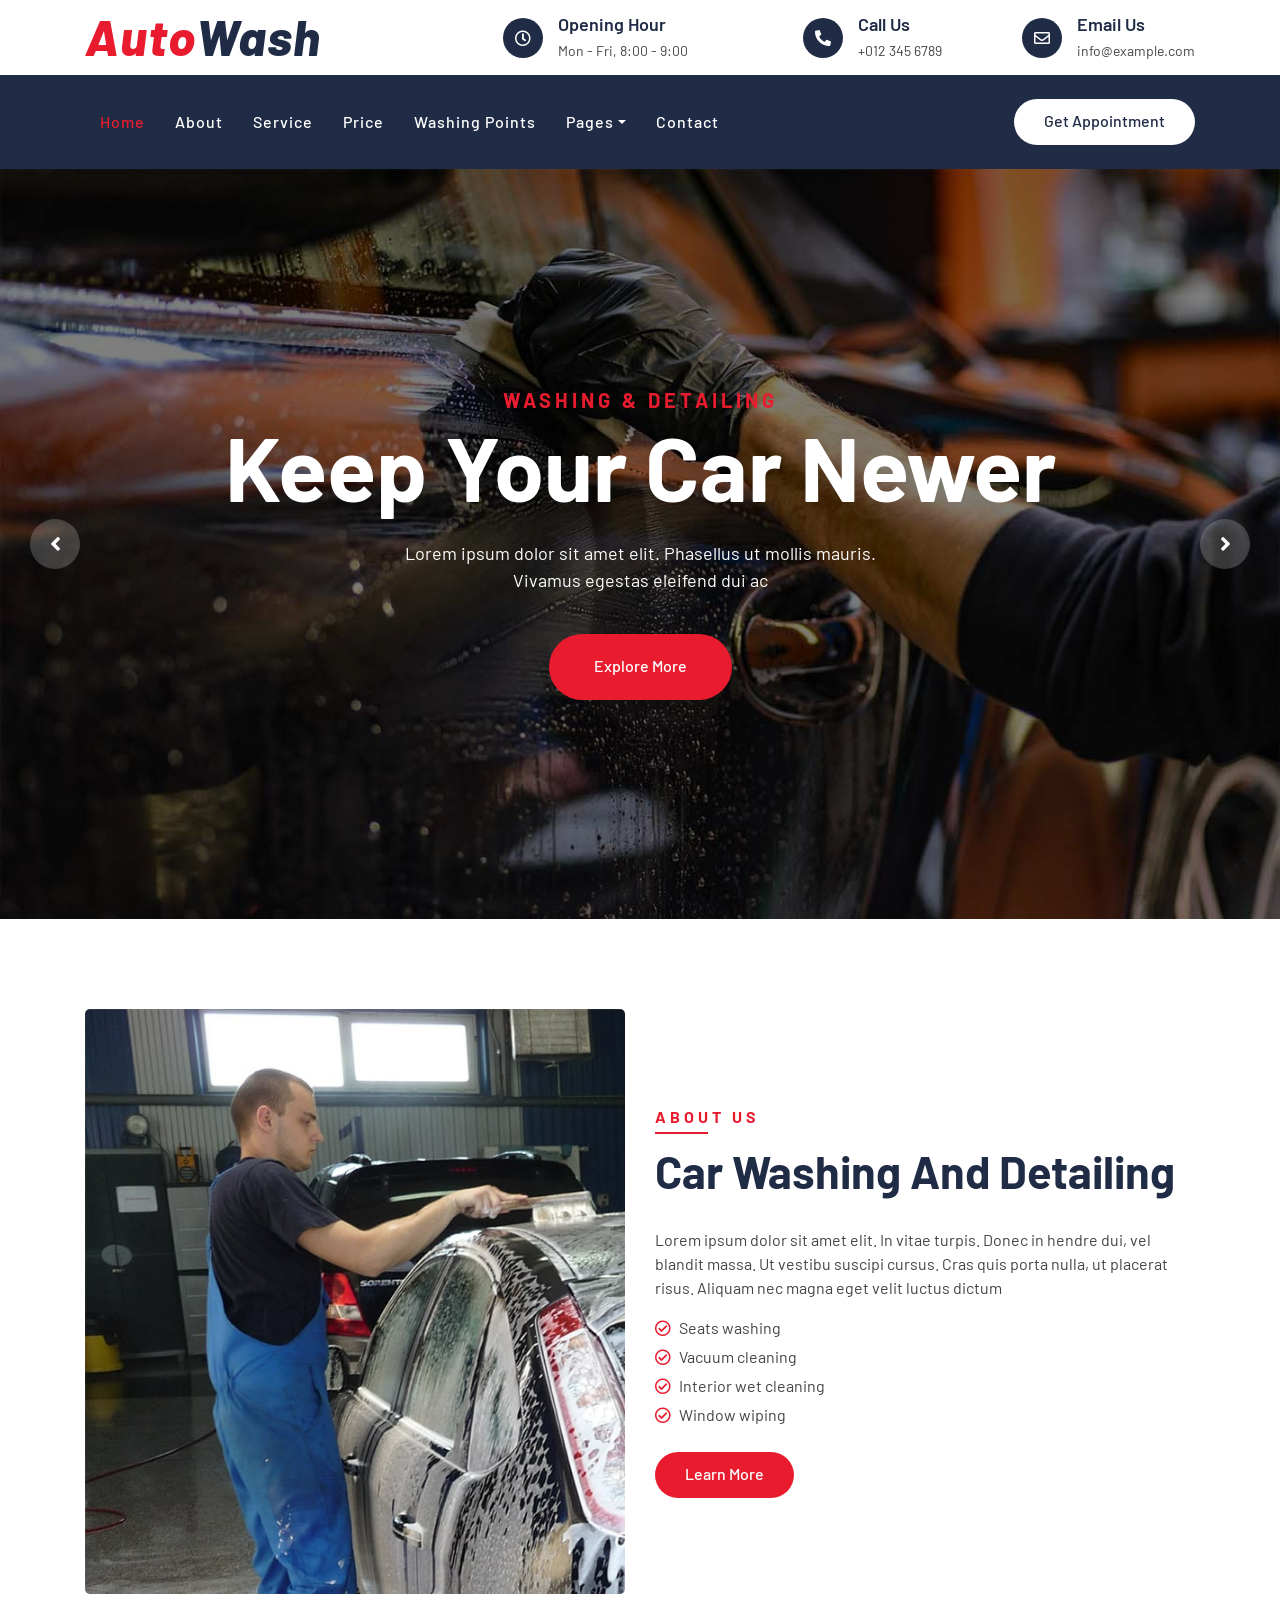
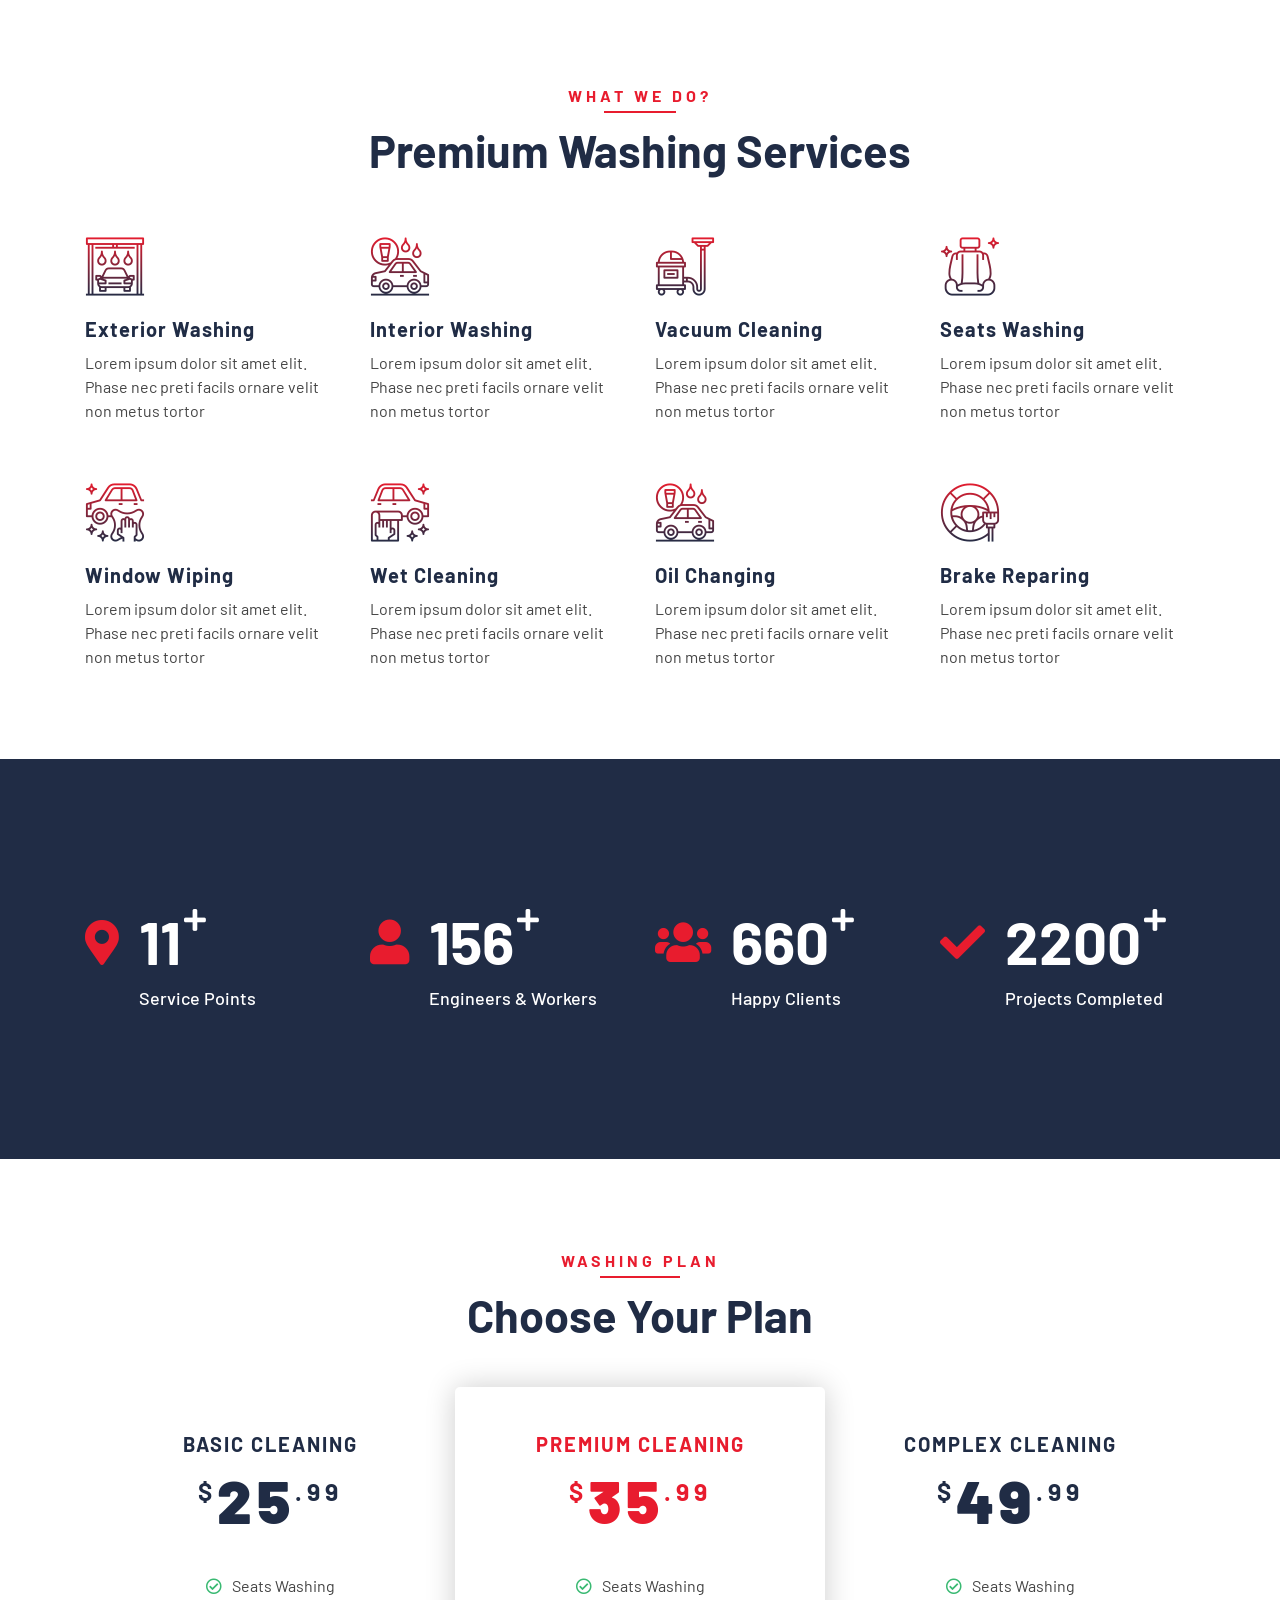
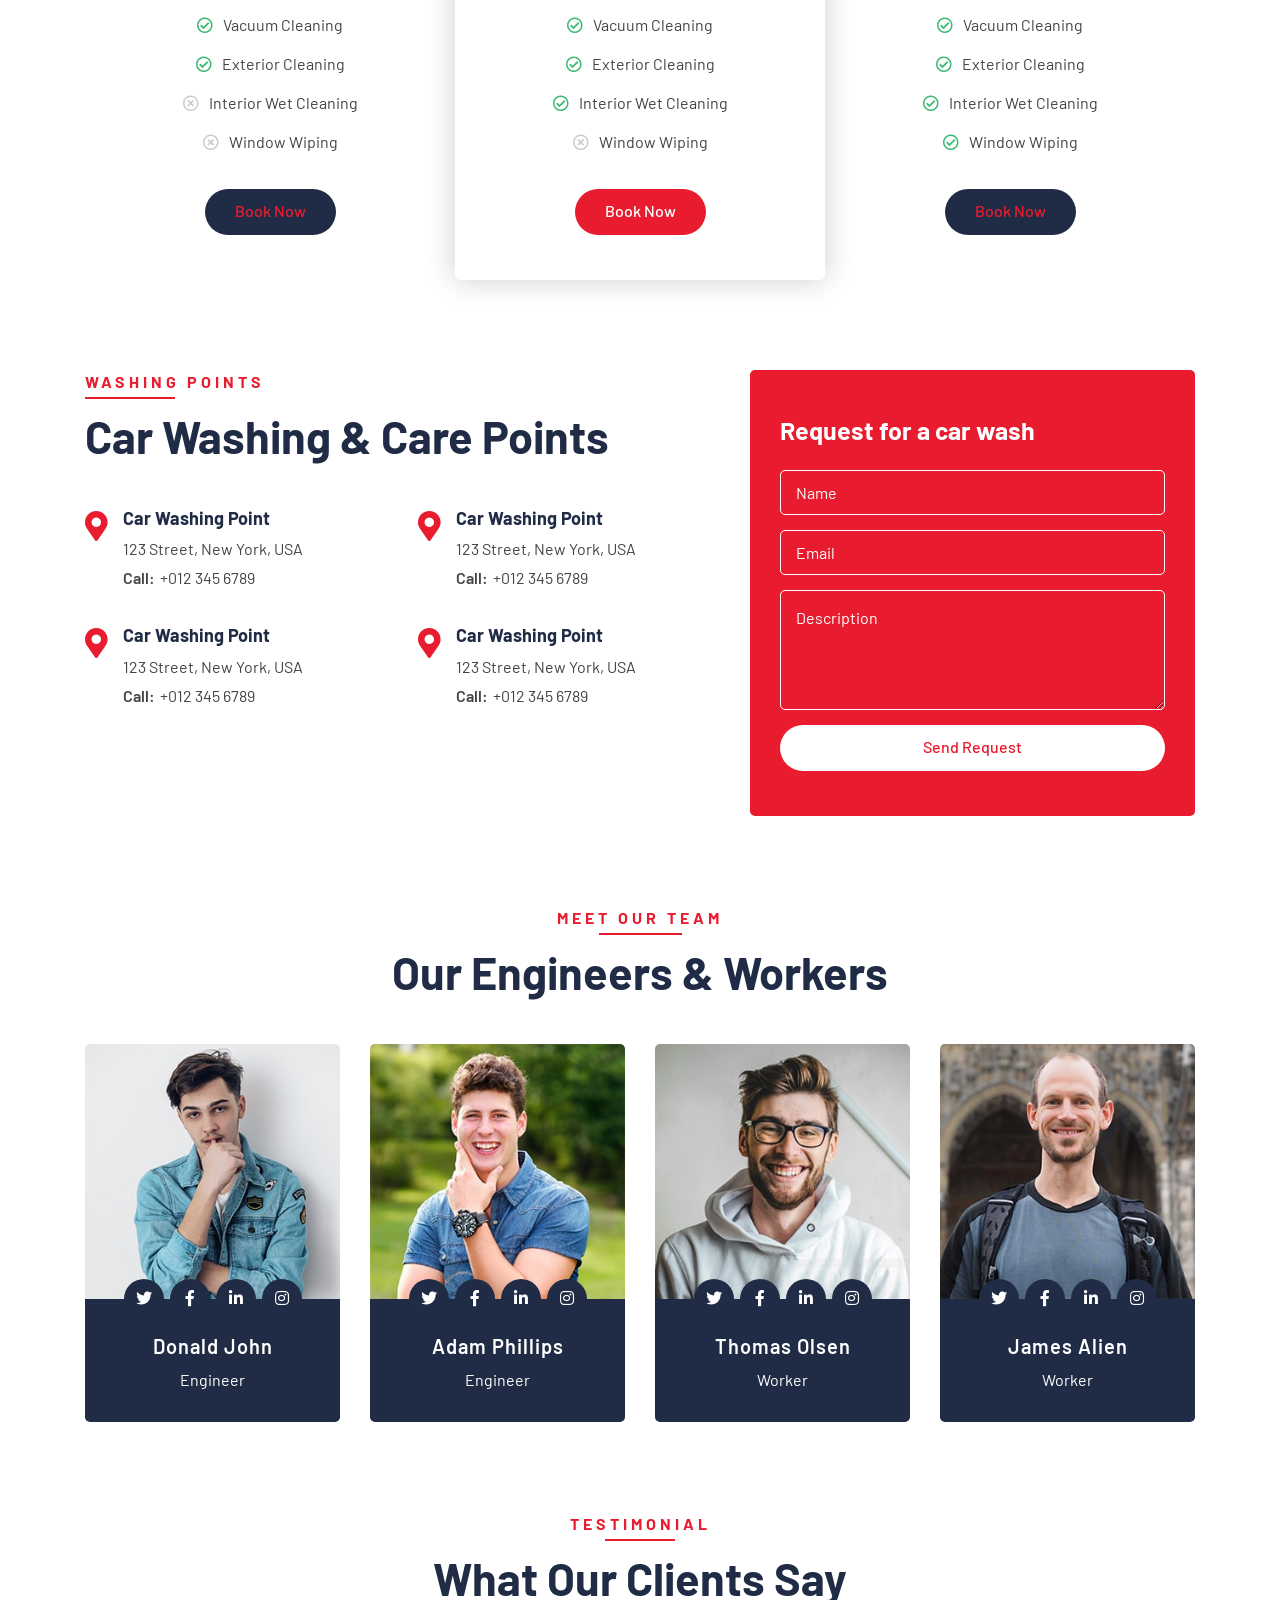
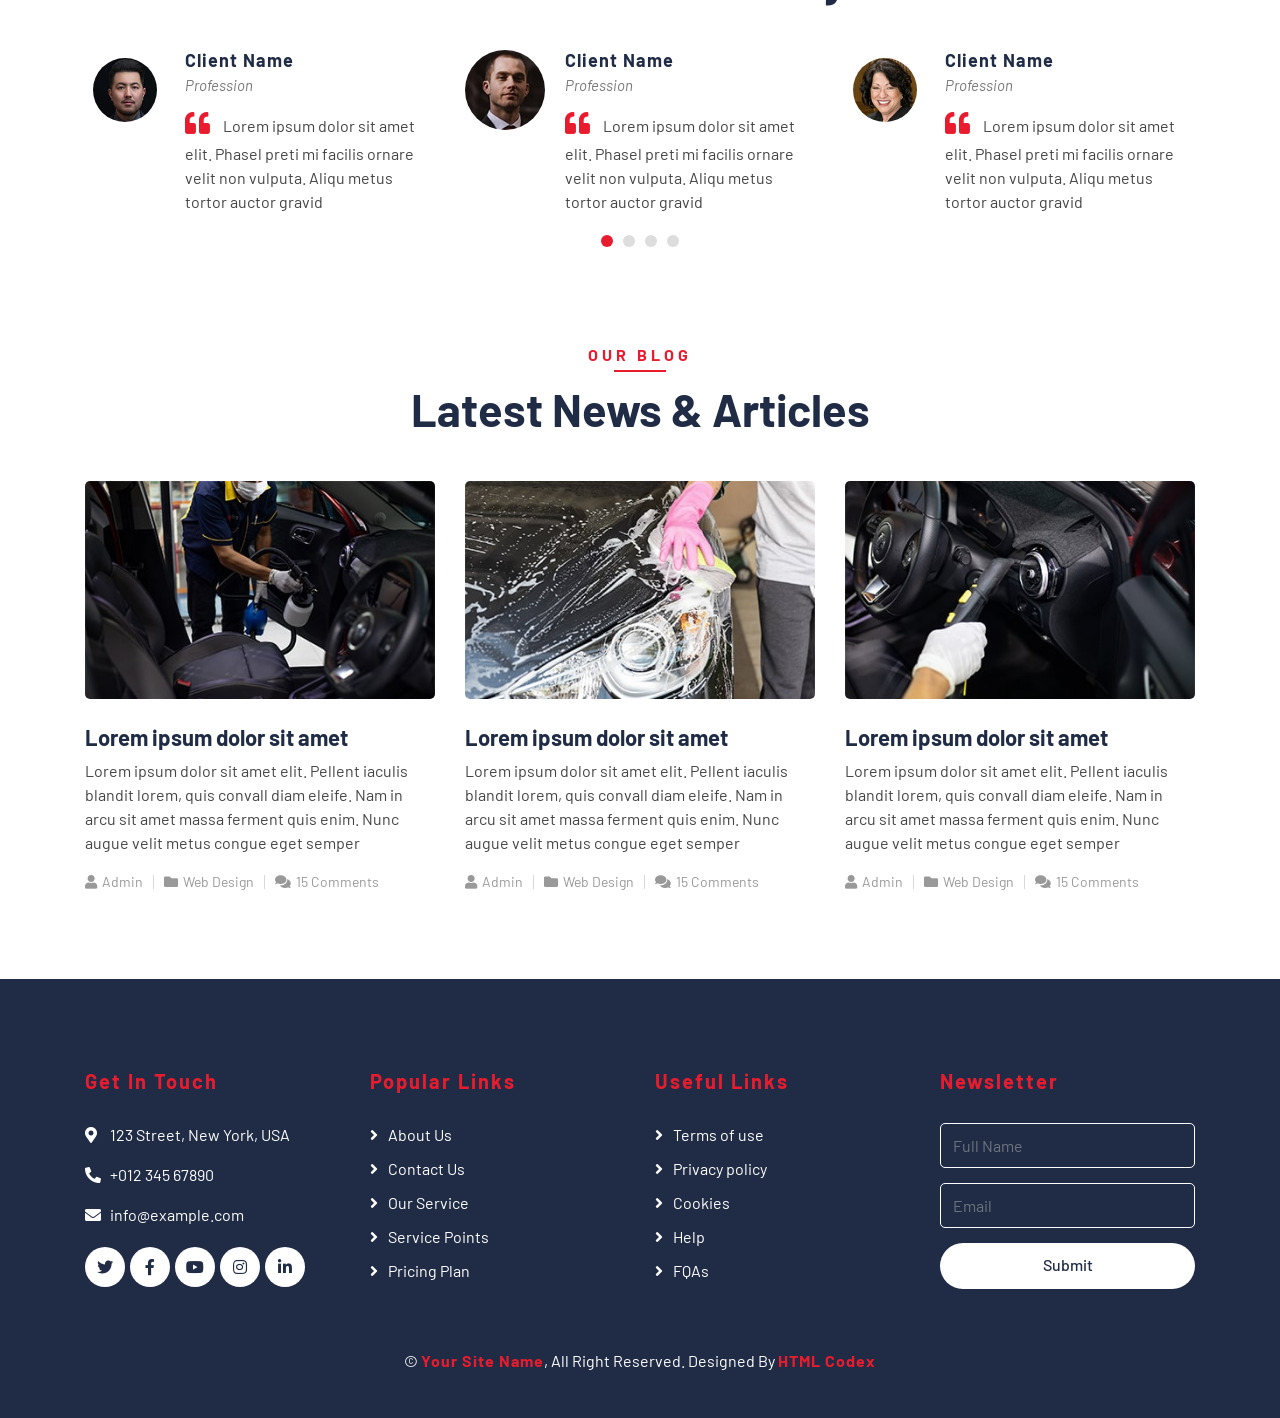
==== index.html @ 18570f54 "setup" ====
<!DOCTYPE html>
<html lang="en">
    <head>
        <meta charset="utf-8">
        <title>AutoWash - Car Wash Website Template</title>
        <meta content="width=device-width, initial-scale=1.0" name="viewport">
        <meta content="Free Website Template" name="keywords">
        <meta content="Free Website Template" name="description">

        <!-- Favicon -->
        <link href="img/favicon.ico" rel="icon">

        <!-- Google Font -->
        <link href="https://fonts.googleapis.com/css2?family=Barlow:wght@400;500;600;700;800;900&display=swap" rel="stylesheet"> 
        
        <!-- CSS Libraries -->
        <link href="https://stackpath.bootstrapcdn.com/bootstrap/4.4.1/css/bootstrap.min.css" rel="stylesheet">
        <link href="https://cdnjs.cloudflare.com/ajax/libs/font-awesome/5.10.0/css/all.min.css" rel="stylesheet">
        <link href="lib/flaticon/font/flaticon.css" rel="stylesheet">
        <link href="lib/animate/animate.min.css" rel="stylesheet">
        <link href="lib/owlcarousel/assets/owl.carousel.min.css" rel="stylesheet">

        <!-- Template Stylesheet -->
        <link href="css/style.css" rel="stylesheet">
    </head>

    <body>
        <!-- Top Bar Start -->
        <div class="top-bar">
            <div class="container">
                <div class="row align-items-center">
                    <div class="col-lg-4 col-md-12">
                        <div class="logo">
                            <a href="index.html">
                                <h1>Auto<span>Wash</span></h1>
                                <!-- <img src="img/logo.jpg" alt="Logo"> -->
                            </a>
                        </div>
                    </div>
                    <div class="col-lg-8 col-md-7 d-none d-lg-block">
                        <div class="row">
                            <div class="col-4">
                                <div class="top-bar-item">
                                    <div class="top-bar-icon">
                                        <i class="far fa-clock"></i>
                                    </div>
                                    <div class="top-bar-text">
                                        <h3>Opening Hour</h3>
                                        <p>Mon - Fri, 8:00 - 9:00</p>
                                    </div>
                                </div>
                            </div>
                            <div class="col-4">
                                <div class="top-bar-item">
                                    <div class="top-bar-icon">
                                        <i class="fa fa-phone-alt"></i>
                                    </div>
                                    <div class="top-bar-text">
                                        <h3>Call Us</h3>
                                        <p>+012 345 6789</p>
                                    </div>
                                </div>
                            </div>
                            <div class="col-4">
                                <div class="top-bar-item">
                                    <div class="top-bar-icon">
                                        <i class="far fa-envelope"></i>
                                    </div>
                                    <div class="top-bar-text">
                                        <h3>Email Us</h3>
                                        <p>info@example.com</p>
                                    </div>
                                </div>
                            </div>
                        </div>
                    </div>
                </div>
            </div>
        </div>
        <!-- Top Bar End -->

        <!-- Nav Bar Start -->
        <div class="nav-bar">
            <div class="container">
                <nav class="navbar navbar-expand-lg bg-dark navbar-dark">
                    <a href="#" class="navbar-brand">MENU</a>
                    <button type="button" class="navbar-toggler" data-toggle="collapse" data-target="#navbarCollapse">
                        <span class="navbar-toggler-icon"></span>
                    </button>

                    <div class="collapse navbar-collapse justify-content-between" id="navbarCollapse">
                        <div class="navbar-nav mr-auto">
                            <a href="index.html" class="nav-item nav-link active">Home</a>
                            <a href="about.html" class="nav-item nav-link">About</a>
                            <a href="service.html" class="nav-item nav-link">Service</a>
                            <a href="price.html" class="nav-item nav-link">Price</a>
                            <a href="location.html" class="nav-item nav-link">Washing Points</a>
                            <div class="nav-item dropdown">
                                <a href="#" class="nav-link dropdown-toggle" data-toggle="dropdown">Pages</a>
                                <div class="dropdown-menu">
                                    <a href="blog.html" class="dropdown-item">Blog Grid</a>
                                    <a href="single.html" class="dropdown-item">Detail Page</a>
                                    <a href="team.html" class="dropdown-item">Team Member</a>
                                    <a href="booking.html" class="dropdown-item">Schedule Booking</a>
                                </div>
                            </div>
                            <a href="contact.html" class="nav-item nav-link">Contact</a>
                        </div>
                        <div class="ml-auto">
                            <a class="btn btn-custom" href="#">Get Appointment</a>
                        </div>
                    </div>
                </nav>
            </div>
        </div>
        <!-- Nav Bar End -->


        <!-- Carousel Start -->
        <div class="carousel">
            <div class="container-fluid">
                <div class="owl-carousel">
                    <div class="carousel-item">
                        <div class="carousel-img">
                            <img src="img/carousel-1.jpg" alt="Image">
                        </div>
                        <div class="carousel-text">
                            <h3>Washing & Detailing</h3>
                            <h1>Keep your Car Newer</h1>
                            <p>
                                Lorem ipsum dolor sit amet elit. Phasellus ut mollis mauris. Vivamus egestas eleifend dui ac
                            </p>
                            <a class="btn btn-custom" href="">Explore More</a>
                        </div>
                    </div>
                    <div class="carousel-item">
                        <div class="carousel-img">
                            <img src="img/carousel-2.jpg" alt="Image">
                        </div>
                        <div class="carousel-text">
                            <h3>Washing & Detailing</h3>
                            <h1>Quality service for you</h1>
                            <p>
                                Morbi sagittis turpis id suscipit feugiat. Suspendisse eu augue urna. Morbi sagittis orci sodales
                            </p>
                            <a class="btn btn-custom" href="">Explore More</a>
                        </div>
                    </div>
                    <div class="carousel-item">
                        <div class="carousel-img">
                            <img src="img/carousel-3.jpg" alt="Image">
                        </div>
                        <div class="carousel-text">
                            <h3>Washing & Detailing</h3>
                            <h1>Exterior & Interior Washing</h1>
                            <p>
                                Sed ultrices, est eget feugiat accumsan, dui nibh egestas tortor, ut rhoncus nibh ligula euismod quam
                            </p>
                            <a class="btn btn-custom" href="">Explore More</a>
                        </div>
                    </div>
                </div>
            </div>
        </div>
        <!-- Carousel End -->
        

        <!-- About Start -->
        <div class="about">
            <div class="container">
                <div class="row align-items-center">
                    <div class="col-lg-6">
                        <div class="about-img">
                            <img src="img/about.jpg" alt="Image">
                        </div>
                    </div>
                    <div class="col-lg-6">
                        <div class="section-header text-left">
                            <p>About Us</p>
                            <h2>car washing and detailing</h2>
                        </div>
                        <div class="about-content">
                            <p>
                                Lorem ipsum dolor sit amet elit. In vitae turpis. Donec in hendre dui, vel blandit massa. Ut vestibu suscipi cursus. Cras quis porta nulla, ut placerat risus. Aliquam nec magna eget velit luctus dictum
                            </p>
                            <ul>
                                <li><i class="far fa-check-circle"></i>Seats washing</li>
                                <li><i class="far fa-check-circle"></i>Vacuum cleaning</li>
                                <li><i class="far fa-check-circle"></i>Interior wet cleaning</li>
                                <li><i class="far fa-check-circle"></i>Window wiping</li>
                            </ul>
                            <a class="btn btn-custom" href="">Learn More</a>
                        </div>
                    </div>
                </div>
            </div>
        </div>
        <!-- About End -->


        <!-- Service Start -->
        <div class="service">
            <div class="container">
                <div class="section-header text-center">
                    <p>What We Do?</p>
                    <h2>Premium Washing Services</h2>
                </div>
                <div class="row">
                    <div class="col-lg-3 col-md-6">
                        <div class="service-item">
                            <i class="flaticon-car-wash-1"></i>
                            <h3>Exterior Washing</h3>
                            <p>Lorem ipsum dolor sit amet elit. Phase nec preti facils ornare velit non metus tortor</p>
                        </div>
                    </div>
                    <div class="col-lg-3 col-md-6">
                        <div class="service-item">
                            <i class="flaticon-car-wash"></i>
                            <h3>Interior Washing</h3>
                            <p>Lorem ipsum dolor sit amet elit. Phase nec preti facils ornare velit non metus tortor</p>
                        </div>
                    </div>
                    <div class="col-lg-3 col-md-6">
                        <div class="service-item">
                            <i class="flaticon-vacuum-cleaner"></i>
                            <h3>Vacuum Cleaning</h3>
                            <p>Lorem ipsum dolor sit amet elit. Phase nec preti facils ornare velit non metus tortor</p>
                        </div>
                    </div>
                    <div class="col-lg-3 col-md-6">
                        <div class="service-item">
                            <i class="flaticon-seat"></i>
                            <h3>Seats Washing</h3>
                            <p>Lorem ipsum dolor sit amet elit. Phase nec preti facils ornare velit non metus tortor</p>
                        </div>
                    </div>
                    <div class="col-lg-3 col-md-6">
                        <div class="service-item">
                            <i class="flaticon-car-service"></i>
                            <h3>Window Wiping</h3>
                            <p>Lorem ipsum dolor sit amet elit. Phase nec preti facils ornare velit non metus tortor</p>
                        </div>
                    </div>
                    <div class="col-lg-3 col-md-6">
                        <div class="service-item">
                            <i class="flaticon-car-service-2"></i>
                            <h3>Wet Cleaning</h3>
                            <p>Lorem ipsum dolor sit amet elit. Phase nec preti facils ornare velit non metus tortor</p>
                        </div>
                    </div>
                    <div class="col-lg-3 col-md-6">
                        <div class="service-item">
                            <i class="flaticon-car-wash"></i>
                            <h3>Oil Changing</h3>
                            <p>Lorem ipsum dolor sit amet elit. Phase nec preti facils ornare velit non metus tortor</p>
                        </div>
                    </div>
                    <div class="col-lg-3 col-md-6">
                        <div class="service-item">
                            <i class="flaticon-brush-1"></i>
                            <h3>Brake Reparing</h3>
                            <p>Lorem ipsum dolor sit amet elit. Phase nec preti facils ornare velit non metus tortor</p>
                        </div>
                    </div>
                </div>
            </div>
        </div>
        <!-- Service End -->
        
        
        <!-- Facts Start -->
        <div class="facts" data-parallax="scroll" data-image-src="img/facts.jpg">
            <div class="container">
                <div class="row">
                    <div class="col-lg-3 col-md-6">
                        <div class="facts-item">
                            <i class="fa fa-map-marker-alt"></i>
                            <div class="facts-text">
                                <h3 data-toggle="counter-up">25</h3>
                                <p>Service Points</p>
                            </div>
                        </div>
                    </div>
                    <div class="col-lg-3 col-md-6">
                        <div class="facts-item">
                            <i class="fa fa-user"></i>
                            <div class="facts-text">
                                <h3 data-toggle="counter-up">350</h3>
                                <p>Engineers & Workers</p>
                            </div>
                        </div>
                    </div>
                    <div class="col-lg-3 col-md-6">
                        <div class="facts-item">
                            <i class="fa fa-users"></i>
                            <div class="facts-text">
                                <h3 data-toggle="counter-up">1500</h3>
                                <p>Happy Clients</p>
                            </div>
                        </div>
                    </div>
                    <div class="col-lg-3 col-md-6">
                        <div class="facts-item">
                            <i class="fa fa-check"></i>
                            <div class="facts-text">
                                <h3 data-toggle="counter-up">5000</h3>
                                <p>Projects Completed</p>
                            </div>
                        </div>
                    </div>
                </div>
            </div>
        </div>
        <!-- Facts End -->
        
        
        <!-- Price Start -->
        <div class="price">
            <div class="container">
                <div class="section-header text-center">
                    <p>Washing Plan</p>
                    <h2>Choose Your Plan</h2>
                </div>
                <div class="row">
                    <div class="col-md-4">
                        <div class="price-item">
                            <div class="price-header">
                                <h3>Basic Cleaning</h3>
                                <h2><span>$</span><strong>25</strong><span>.99</span></h2>
                            </div>
                            <div class="price-body">
                                <ul>
                                    <li><i class="far fa-check-circle"></i>Seats Washing</li>
                                    <li><i class="far fa-check-circle"></i>Vacuum Cleaning</li>
                                    <li><i class="far fa-check-circle"></i>Exterior Cleaning</li>
                                    <li><i class="far fa-times-circle"></i>Interior Wet Cleaning</li>
                                    <li><i class="far fa-times-circle"></i>Window Wiping</li>
                                </ul>
                            </div>
                            <div class="price-footer">
                                <a class="btn btn-custom" href="">Book Now</a>
                            </div>
                        </div>
                    </div>
                    <div class="col-md-4">
                        <div class="price-item featured-item">
                            <div class="price-header">
                                <h3>Premium Cleaning</h3>
                                <h2><span>$</span><strong>35</strong><span>.99</span></h2>
                            </div>
                            <div class="price-body">
                                <ul>
                                    <li><i class="far fa-check-circle"></i>Seats Washing</li>
                                    <li><i class="far fa-check-circle"></i>Vacuum Cleaning</li>
                                    <li><i class="far fa-check-circle"></i>Exterior Cleaning</li>
                                    <li><i class="far fa-check-circle"></i>Interior Wet Cleaning</li>
                                    <li><i class="far fa-times-circle"></i>Window Wiping</li>
                                </ul>
                            </div>
                            <div class="price-footer">
                                <a class="btn btn-custom" href="">Book Now</a>
                            </div>
                        </div>
                    </div>
                    <div class="col-md-4">
                        <div class="price-item">
                            <div class="price-header">
                                <h3>Complex Cleaning</h3>
                                <h2><span>$</span><strong>49</strong><span>.99</span></h2>
                            </div>
                            <div class="price-body">
                                <ul>
                                    <li><i class="far fa-check-circle"></i>Seats Washing</li>
                                    <li><i class="far fa-check-circle"></i>Vacuum Cleaning</li>
                                    <li><i class="far fa-check-circle"></i>Exterior Cleaning</li>
                                    <li><i class="far fa-check-circle"></i>Interior Wet Cleaning</li>
                                    <li><i class="far fa-check-circle"></i>Window Wiping</li>
                                </ul>
                            </div>
                            <div class="price-footer">
                                <a class="btn btn-custom" href="">Book Now</a>
                            </div>
                        </div>
                    </div>
                </div>
            </div>
        </div>
        <!-- Price End -->
        
        
        <!-- Location Start -->
        <div class="location">
            <div class="container">
                <div class="row">
                    <div class="col-lg-7">
                        <div class="section-header text-left">
                            <p>Washing Points</p>
                            <h2>Car Washing & Care Points</h2>
                        </div>
                        <div class="row">
                            <div class="col-md-6">
                                <div class="location-item">
                                    <i class="fa fa-map-marker-alt"></i>
                                    <div class="location-text">
                                        <h3>Car Washing Point</h3>
                                        <p>123 Street, New York, USA</p>
                                        <p><strong>Call:</strong>+012 345 6789</p>
                                    </div>
                                </div>
                            </div>
                            <div class="col-md-6">
                                <div class="location-item">
                                    <i class="fa fa-map-marker-alt"></i>
                                    <div class="location-text">
                                        <h3>Car Washing Point</h3>
                                        <p>123 Street, New York, USA</p>
                                        <p><strong>Call:</strong>+012 345 6789</p>
                                    </div>
                                </div>
                            </div>
                            <div class="col-md-6">
                                <div class="location-item">
                                    <i class="fa fa-map-marker-alt"></i>
                                    <div class="location-text">
                                        <h3>Car Washing Point</h3>
                                        <p>123 Street, New York, USA</p>
                                        <p><strong>Call:</strong>+012 345 6789</p>
                                    </div>
                                </div>
                            </div>
                            <div class="col-md-6">
                                <div class="location-item">
                                    <i class="fa fa-map-marker-alt"></i>
                                    <div class="location-text">
                                        <h3>Car Washing Point</h3>
                                        <p>123 Street, New York, USA</p>
                                        <p><strong>Call:</strong>+012 345 6789</p>
                                    </div>
                                </div>
                            </div>
                        </div>
                    </div>
                    <div class="col-lg-5">
                        <div class="location-form">
                            <h3>Request for a car wash</h3>
                            <form>
                                <div class="control-group">
                                    <input type="text" class="form-control" placeholder="Name" required="required" />
                                </div>
                                <div class="control-group">
                                    <input type="email" class="form-control" placeholder="Email" required="required" />
                                </div>
                                <div class="control-group">
                                    <textarea class="form-control" placeholder="Description" required="required"></textarea>
                                </div>
                                <div>
                                    <button class="btn btn-custom" type="submit">Send Request</button>
                                </div>
                            </form>
                        </div>
                    </div>
                </div>
            </div>
        </div>
        <!-- Location End -->


        <!-- Team Start -->
        <div class="team">
            <div class="container">
                <div class="section-header text-center">
                    <p>Meet Our Team</p>
                    <h2>Our Engineers & Workers</h2>
                </div>
                <div class="row">
                    <div class="col-lg-3 col-md-6">
                        <div class="team-item">
                            <div class="team-img">
                                <img src="img/team-1.jpg" alt="Team Image">
                            </div>
                            <div class="team-text">
                                <h2>Donald John</h2>
                                <p>Engineer</p>
                                <div class="team-social">
                                    <a href=""><i class="fab fa-twitter"></i></a>
                                    <a href=""><i class="fab fa-facebook-f"></i></a>
                                    <a href=""><i class="fab fa-linkedin-in"></i></a>
                                    <a href=""><i class="fab fa-instagram"></i></a>
                                </div>
                            </div>
                        </div>
                    </div>
                    <div class="col-lg-3 col-md-6">
                        <div class="team-item">
                            <div class="team-img">
                                <img src="img/team-2.jpg" alt="Team Image">
                            </div>
                            <div class="team-text">
                                <h2>Adam Phillips</h2>
                                <p>Engineer</p>
                                <div class="team-social">
                                    <a href=""><i class="fab fa-twitter"></i></a>
                                    <a href=""><i class="fab fa-facebook-f"></i></a>
                                    <a href=""><i class="fab fa-linkedin-in"></i></a>
                                    <a href=""><i class="fab fa-instagram"></i></a>
                                </div>
                            </div>
                        </div>
                    </div>
                    <div class="col-lg-3 col-md-6">
                        <div class="team-item">
                            <div class="team-img">
                                <img src="img/team-3.jpg" alt="Team Image">
                            </div>
                            <div class="team-text">
                                <h2>Thomas Olsen</h2>
                                <p>Worker</p>
                                <div class="team-social">
                                    <a href=""><i class="fab fa-twitter"></i></a>
                                    <a href=""><i class="fab fa-facebook-f"></i></a>
                                    <a href=""><i class="fab fa-linkedin-in"></i></a>
                                    <a href=""><i class="fab fa-instagram"></i></a>
                                </div>
                            </div>
                        </div>
                    </div>
                    <div class="col-lg-3 col-md-6">
                        <div class="team-item">
                            <div class="team-img">
                                <img src="img/team-4.jpg" alt="Team Image">
                            </div>
                            <div class="team-text">
                                <h2>James Alien</h2>
                                <p>Worker</p>
                                <div class="team-social">
                                    <a href=""><i class="fab fa-twitter"></i></a>
                                    <a href=""><i class="fab fa-facebook-f"></i></a>
                                    <a href=""><i class="fab fa-linkedin-in"></i></a>
                                    <a href=""><i class="fab fa-instagram"></i></a>
                                </div>
                            </div>
                        </div>
                    </div>
                </div>
            </div>
        </div>
        <!-- Team End -->
        
        
        <!-- Testimonial Start -->
        <div class="testimonial">
            <div class="container">
                <div class="section-header text-center">
                    <p>Testimonial</p>
                    <h2>What our clients say</h2>
                </div>
                <div class="owl-carousel testimonials-carousel">
                    <div class="testimonial-item">
                        <img src="img/testimonial-1.jpg" alt="Image">
                        <div class="testimonial-text">
                            <h3>Client Name</h3>
                            <h4>Profession</h4>
                            <p>
                                Lorem ipsum dolor sit amet elit. Phasel preti mi facilis ornare velit non vulputa. Aliqu metus tortor auctor gravid
                            </p>
                        </div>
                    </div>
                    <div class="testimonial-item">
                        <img src="img/testimonial-2.jpg" alt="Image">
                        <div class="testimonial-text">
                            <h3>Client Name</h3>
                            <h4>Profession</h4>
                            <p>
                                Lorem ipsum dolor sit amet elit. Phasel preti mi facilis ornare velit non vulputa. Aliqu metus tortor auctor gravid
                            </p>
                        </div>
                    </div>
                    <div class="testimonial-item">
                        <img src="img/testimonial-3.jpg" alt="Image">
                        <div class="testimonial-text">
                            <h3>Client Name</h3>
                            <h4>Profession</h4>
                            <p>
                                Lorem ipsum dolor sit amet elit. Phasel preti mi facilis ornare velit non vulputa. Aliqu metus tortor auctor gravid
                            </p>
                        </div>
                    </div>
                    <div class="testimonial-item">
                        <img src="img/testimonial-4.jpg" alt="Image">
                        <div class="testimonial-text">
                            <h3>Client Name</h3>
                            <h4>Profession</h4>
                            <p>
                                Lorem ipsum dolor sit amet elit. Phasel preti mi facilis ornare velit non vulputa. Aliqu metus tortor auctor gravid
                            </p>
                        </div>
                    </div>
                </div>
            </div>
        </div>
        <!-- Testimonial End -->


        <!-- Blog Start -->
        <div class="blog">
            <div class="container">
                <div class="section-header text-center">
                    <p>Our Blog</p>
                    <h2>Latest news & articles</h2>
                </div>
                <div class="row">
                    <div class="col-lg-4">
                        <div class="blog-item">
                            <div class="blog-img">
                                <img src="img/blog-1.jpg" alt="Image">
                                <div class="meta-date">
                                    <span>01</span>
                                    <strong>Jan</strong>
                                    <span>2045</span>
                                </div>
                            </div>
                            <div class="blog-text">
                                <h3><a href="#">Lorem ipsum dolor sit amet</a></h3>
                                <p>
                                    Lorem ipsum dolor sit amet elit. Pellent iaculis blandit lorem, quis convall diam eleife. Nam in arcu sit amet massa ferment quis enim. Nunc  augue velit metus congue eget semper
                                </p>
                            </div>
                            <div class="blog-meta">
                                <p><i class="fa fa-user"></i><a href="">Admin</a></p>
                                <p><i class="fa fa-folder"></i><a href="">Web Design</a></p>
                                <p><i class="fa fa-comments"></i><a href="">15 Comments</a></p>
                            </div>
                        </div>
                    </div>
                    <div class="col-lg-4">
                        <div class="blog-item">
                            <div class="blog-img">
                                <img src="img/blog-2.jpg" alt="Image">
                                <div class="meta-date">
                                    <span>01</span>
                                    <strong>Jan</strong>
                                    <span>2045</span>
                                </div>
                            </div>
                            <div class="blog-text">
                                <h3><a href="#">Lorem ipsum dolor sit amet</a></h3>
                                <p>
                                    Lorem ipsum dolor sit amet elit. Pellent iaculis blandit lorem, quis convall diam eleife. Nam in arcu sit amet massa ferment quis enim. Nunc  augue velit metus congue eget semper
                                </p>
                            </div>
                            <div class="blog-meta">
                                <p><i class="fa fa-user"></i><a href="">Admin</a></p>
                                <p><i class="fa fa-folder"></i><a href="">Web Design</a></p>
                                <p><i class="fa fa-comments"></i><a href="">15 Comments</a></p>
                            </div>
                        </div>
                    </div>
                    <div class="col-lg-4">
                        <div class="blog-item">
                            <div class="blog-img">
                                <img src="img/blog-3.jpg" alt="Image">
                                <div class="meta-date">
                                    <span>01</span>
                                    <strong>Jan</strong>
                                    <span>2045</span>
                                </div>
                            </div>
                            <div class="blog-text">
                                <h3><a href="#">Lorem ipsum dolor sit amet</a></h3>
                                <p>
                                    Lorem ipsum dolor sit amet elit. Pellent iaculis blandit lorem, quis convall diam eleife. Nam in arcu sit amet massa ferment quis enim. Nunc  augue velit metus congue eget semper
                                </p>
                            </div>
                            <div class="blog-meta">
                                <p><i class="fa fa-user"></i><a href="">Admin</a></p>
                                <p><i class="fa fa-folder"></i><a href="">Web Design</a></p>
                                <p><i class="fa fa-comments"></i><a href="">15 Comments</a></p>
                            </div>
                        </div>
                    </div>
                </div>
            </div>
        </div>
        <!-- Blog End -->


        <!-- Footer Start -->
        <div class="footer">
            <div class="container">
                <div class="row">
                    <div class="col-lg-3 col-md-6">
                        <div class="footer-contact">
                            <h2>Get In Touch</h2>
                            <p><i class="fa fa-map-marker-alt"></i>123 Street, New York, USA</p>
                            <p><i class="fa fa-phone-alt"></i>+012 345 67890</p>
                            <p><i class="fa fa-envelope"></i>info@example.com</p>
                            <div class="footer-social">
                                <a class="btn" href=""><i class="fab fa-twitter"></i></a>
                                <a class="btn" href=""><i class="fab fa-facebook-f"></i></a>
                                <a class="btn" href=""><i class="fab fa-youtube"></i></a>
                                <a class="btn" href=""><i class="fab fa-instagram"></i></a>
                                <a class="btn" href=""><i class="fab fa-linkedin-in"></i></a>
                            </div>
                        </div>
                    </div>
                    <div class="col-lg-3 col-md-6">
                        <div class="footer-link">
                            <h2>Popular Links</h2>
                            <a href="">About Us</a>
                            <a href="">Contact Us</a>
                            <a href="">Our Service</a>
                            <a href="">Service Points</a>
                            <a href="">Pricing Plan</a>
                        </div>
                    </div>
                    <div class="col-lg-3 col-md-6">
                        <div class="footer-link">
                            <h2>Useful Links</h2>
                            <a href="">Terms of use</a>
                            <a href="">Privacy policy</a>
                            <a href="">Cookies</a>
                            <a href="">Help</a>
                            <a href="">FQAs</a>
                        </div>
                    </div>
                    <div class="col-lg-3 col-md-6">
                        <div class="footer-newsletter">
                            <h2>Newsletter</h2>
                            <form>
                                <input class="form-control" placeholder="Full Name">
                                <input class="form-control" placeholder="Email">
                                <button class="btn btn-custom">Submit</button>
                            </form>
                        </div>
                    </div>
                </div>
            </div>
            <div class="container copyright">
                <p>&copy; <a href="#">Your Site Name</a>, All Right Reserved. Designed By <a href="https://htmlcodex.com">HTML Codex</a></p>
            </div>
        </div>
        <!-- Footer End -->
        
        <!-- Back to top button -->
        <a href="#" class="back-to-top"><i class="fa fa-chevron-up"></i></a>
        
        <!-- Pre Loader -->
        <div id="loader" class="show">
            <div class="loader"></div>
        </div>

        <!-- JavaScript Libraries -->
        <script src="https://code.jquery.com/jquery-3.4.1.min.js"></script>
        <script src="https://stackpath.bootstrapcdn.com/bootstrap/4.4.1/js/bootstrap.bundle.min.js"></script>
        <script src="lib/easing/easing.min.js"></script>
        <script src="lib/owlcarousel/owl.carousel.min.js"></script>
        <script src="lib/waypoints/waypoints.min.js"></script>
        <script src="lib/counterup/counterup.min.js"></script>
        
        <!-- Contact Javascript File -->
        <script src="mail/jqBootstrapValidation.min.js"></script>
        <script src="mail/contact.js"></script>

        <!-- Template Javascript -->
        <script src="js/main.js"></script>
    </body>
</html>
---- lib/flaticon/font/flaticon.css ----
/*
  	Flaticon icon font: Flaticon
  	Creation date: 11/10/2020 08:08
  	*/

@font-face {
  font-family: "Flaticon";
  src: url("./Flaticon.eot");
  src: url("./Flaticon.eot?#iefix") format("embedded-opentype"),
       url("./Flaticon.woff2") format("woff2"),
       url("./Flaticon.woff") format("woff"),
       url("./Flaticon.ttf") format("truetype"),
       url("./Flaticon.svg#Flaticon") format("svg");
  font-weight: normal;
  font-style: normal;
}

@media screen and (-webkit-min-device-pixel-ratio:0) {
  @font-face {
    font-family: "Flaticon";
    src: url("./Flaticon.svg#Flaticon") format("svg");
  }
}

[class^="flaticon-"]:before, [class*=" flaticon-"]:before,
[class^="flaticon-"]:after, [class*=" flaticon-"]:after {   
  font-family: Flaticon;
        font-size: 20px;
font-style: normal;
margin-left: 20px;
}

.flaticon-car-wash-1:before { content: "\f100"; }
.flaticon-car-service:before { content: "\f101"; }
.flaticon-seat:before { content: "\f102"; }
.flaticon-car-service-1:before { content: "\f103"; }
.flaticon-car-wash:before { content: "\f104"; }
.flaticon-brush:before { content: "\f105"; }
.flaticon-vacuum-cleaner:before { content: "\f106"; }
.flaticon-brush-1:before { content: "\f107"; }
.flaticon-car-service-2:before { content: "\f108"; }
.flaticon-car-service-3:before { content: "\f109"; }
---- css/style.css ----
/*******************************/
/********* General CSS *********/
/*******************************/
body {
    color: #444444;
    font-weight: 400;
    background: #ffffff;
    font-family: 'Barlow', sans-serif;
}

h1,
h2, 
h3, 
h4,
h5, 
h6 {
    color: #202C45;
}

a {
    color: #202C45;
    transition: .3s;
}

a:hover,
a:active,
a:focus {
    color: #E81C2E;
    outline: none;
    text-decoration: none;
}

.btn.btn-custom {
    padding: 10px 30px 12px 30px;
    text-align: center; 
    font-size: 16px;
    font-weight: 500;
    color: #ffffff;
    background: #E81C2E;
    border: none;
    border-radius: 60px;
    box-shadow: inset 0 0 0 0 #202C45;
    transition: ease-out 0.5s;
    -webkit-transition: ease-out 0.5s;
    -moz-transition: ease-out 0.5s;
}

.btn.btn-custom:hover {
    color: #E81C2E;
    background: #202C45;
    box-shadow: inset 200px 0 0 0 #202C45;
}

.btn:focus,
.form-control:focus {
    box-shadow: none;
}

.container-fluid {
    max-width: 1366px;
}

[class^="flaticon-"]:before, [class*=" flaticon-"]:before,
[class^="flaticon-"]:after, [class*=" flaticon-"]:after {   
    font-size: inherit;
    margin-left: 0;
}


/**********************************/
/****** Loader & Back to Top ******/
/**********************************/
#loader {
    position: fixed;
    top: 0;
    right: 0;
    bottom: 0;
    left: 0;
    display: flex;
    align-items: center;
    justify-content: center;
    background: #ffffff;
    opacity: 0;
    visibility: hidden;
    -webkit-transition: opacity .3s ease-out, visibility 0s linear .3s;
    -o-transition: opacity .3s ease-out, visibility 0s linear .3s;
    transition: opacity .3s ease-out, visibility 0s linear .3s;
    z-index: 999;
}

#loader.show {
    -webkit-transition: opacity .6s ease-out, visibility 0s linear 0s;
    -o-transition: opacity .6s ease-out, visibility 0s linear 0s;
    transition: opacity .6s ease-out, visibility 0s linear 0s;
    visibility: visible;
    opacity: 1;
}

#loader .loader {
    position: relative;
    width: 45px;
    height: 45px;
    border: 5px solid #dddddd;
    border-top: 5px solid #E81C2E;
    border-radius: 50%;
    -webkit-animation: spin 2s linear infinite;
    animation: spin 2s linear infinite;
}

@-webkit-keyframes spin {
    0% { -webkit-transform: rotate(0deg); }
    100% { -webkit-transform: rotate(360deg); }
}

@keyframes spin {
    0% { transform: rotate(0deg); }
    100% { transform: rotate(360deg); }
}

.back-to-top {
    position: fixed;
    display: none;
    width: 44px;
    height: 44px;
    text-align: center;
    line-height: 1;
    font-size: 22px;
    right: 15px;
    bottom: 15px;
    transition: .5s;
    background: #E81C2E;
    border-radius: 44px;
    z-index: 9;
}

.back-to-top i {
    color: #ffffff;
    padding-top: 10px;
}

.back-to-top:hover {
    background: #202C45;
}


/**********************************/
/********** Top Bar CSS ***********/
/**********************************/
.top-bar {
    position: relative;
    height: 75px;
    display: flex;
    align-items: center;
    background: #ffffff;
}

.top-bar .logo {
    text-align: left;
    overflow: hidden;
}

.top-bar .logo h1 {
    margin: -4px 0 0 0;
    color: #E81C2E;
    font-size: 50px;
    line-height: 50px;
    font-weight: 800;
    letter-spacing: 1px;
    font-style: italic;
}

.top-bar .logo h1 span {
    color: #202C45;
}

.top-bar .logo img {
    max-width: 100%;
    max-height: 60px;
}

.top-bar .top-bar-item {
    display: flex;
    align-items: center;
    justify-content: flex-end;
}

.top-bar .top-bar-icon {
    width: 40px;
    height: 40px;
    display: flex;
    align-items: center;
    justify-content: center;
    background: #202C45;
    border-radius: 40px;
}

.top-bar .top-bar-icon i {
    margin: 0;
    color: #ffffff;
    font-size: 16px;
}

.top-bar .top-bar-text {
    padding-left: 15px;
}

.top-bar .top-bar-text h3 {
    margin: 0 0 5px 0;
    font-size: 18px;
    font-weight: 600;
}

.top-bar .top-bar-text p {
    margin: 0;
    font-size: 14px;
    font-weight: 400;
}

@media (max-width: 991.98px) {
    .top-bar .logo {
        text-align: center;
    }
}


/**********************************/
/*********** Nav Bar CSS **********/
/**********************************/
.nav-bar {
    position: relative;
    background: #202C45;
}

.nav-bar.nav-sticky {
    position: fixed;
    width: 100%;
    top: 0;
    left: 0;
    box-shadow: 0 2px 5px rgba(0, 0, 0, .3);
    z-index: 999;
}

.nav-bar .navbar {
    padding: 20px 0;
    background: #202C45 !important;
    transition: .3s;
}

.nav-bar.nav-sticky .navbar {
    padding: 5px 0;
}

.navbar-dark .navbar-nav .nav-link,
.navbar-dark .navbar-nav .nav-link:focus,
.navbar-dark .navbar-nav .nav-link:hover,
.navbar-dark .navbar-nav .nav-link.active {
    color: #ffffff;
    padding: 15px;
    font-weight: 500;
    letter-spacing: 1px;
}

.navbar-dark .navbar-nav .nav-link:hover,
.navbar-dark .navbar-nav .nav-link.active {
    color: #E81C2E;
}

.nav-bar .dropdown-menu {
    margin-top: 0;
    border: 0;
    border-radius: 0;
    background: #f8f9fa;
}

.nav-bar .btn.btn-custom {
    color: #202C45;
    background: #ffffff;
    box-shadow: inset 0 0 0 0 #E81C2E;
}

.nav-bar .btn:hover {
    color: #ffffff;
    background: #E81C2E;
    box-shadow: inset 200px 0 0 0 #E81C2E;
}

@media (min-width: 992px) {
    .nav-bar .navbar-brand {
        display: none;
    }
}

@media (max-width: 991.98px) {
    .navbar-dark .navbar-nav .nav-link,
    .navbar-dark .navbar-nav .nav-link:focus,
    .navbar-dark .navbar-nav .nav-link:hover,
    .navbar-dark .navbar-nav .nav-link.active {
        padding: 5px 0;
    }
    
    .nav-bar .dropdown-menu {
        box-shadow: none;
    }
    
    .nav-bar .btn {
        display: none;
    }
}


/*******************************/
/********** Hero CSS ***********/
/*******************************/
.carousel {
    position: relative;
    width: 100%;
    min-height: 400px;
    background: #ffffff;
    margin-bottom: 45px;
}

.carousel .container-fluid {
    padding: 0;
}

.carousel .carousel-item {
    position: relative;
    width: 100%;
    min-height: 400px;
    display: flex;
    align-items: center;
    justify-content: center;
    flex-direction: column;
}

.carousel .carousel-img {
    position: relative;
    width: 100%;
    height: 100%;
    min-height: 400px;
    text-align: right;
    overflow: hidden;
}

.carousel .carousel-img::after {
    position: absolute;
    content: "";
    top: 0;
    right: 0;
    bottom: 0;
    left: 0;
    background: rgba(0, 0, 0, .5);
    z-index: 1;
}

.carousel .carousel-img img {
    width: 100%;
    height: 100%;
    object-fit: cover;
}

.carousel .carousel-text {
    position: absolute;
    max-width: 992px;
    padding: 0 15px;
    text-align: center;
    display: flex;
    align-items: center;
    justify-content: center;
    flex-direction: column;
    z-index: 2;
}

.carousel .carousel-text h3 {
    color: #E81C2E;
    font-size: 20px;
    font-weight: 700;
    letter-spacing: 4px;
    text-transform: uppercase;
    margin-bottom: 0px;
}

.carousel .carousel-text h1 {
    color: #ffffff;
    font-size: 90px;
    font-weight: 700;
    margin-bottom: 20px;
    text-transform: capitalize;
}

.carousel .carousel-text p {
    max-width: 500px;
    color: #ffffff;
    font-size: 18px;
    margin-bottom: 40px;
}

.carousel .btn.btn-custom {
    padding: 20px 45px 22px 45px;
    color: #ffffff;
}

.carousel .btn.btn-custom:hover {
    color: #E81C2E;
}

.carousel .owl-nav {
    position: absolute;
    width: 100%;
    height: 50px;
    top: calc(50% - 25px);
    left: 0;
    display: flex;
    justify-content: space-between;
    z-index: 9;
}

.carousel .owl-nav .owl-prev,
.carousel .owl-nav .owl-next {
    width: 50px;
    height: 50px;
    display: flex;
    align-items: center;
    justify-content: center;
    color: #ffffff;
    border-radius: 50px;
    background: rgba(256, 256, 256, .2);
    font-size: 22px;
    transition: .5s;
}

.carousel .owl-nav .owl-prev {
    margin-left: 30px;
}

.carousel .owl-nav .owl-next {
    margin-right: 30px;
}

.carousel .owl-nav .owl-prev:hover,
.carousel .owl-nav .owl-next:hover {
    color: #ffffff;
    background: #E81C2E;
}

.carousel .animated {
    -webkit-animation-duration: 1s;
    animation-duration: 1s;
}

@media (max-width: 991.98px) {
    .carousel .carousel-text h3 {
        margin-bottom: 5px;
    }
    
    .carousel .carousel-text h1 {
        font-size: 60px;
    }
    
    .carousel .carousel-text p {
        font-size: 16px;
    }
    
    .carousel .carousel-text .btn {
        padding: 12px 30px;
        font-size: 15px;
        letter-spacing: 0;
    }
}

@media (max-width: 767.98px) {
    .carousel .carousel-text h3 {
        font-size: 18px;
        letter-spacing: 2px;
        margin-bottom: 15px;
    }
    
    .carousel .carousel-text h1 {
        font-size: 45px;
    }
    
    .carousel .carousel-text .btn {
        padding: 10px 25px;
        font-size: 15px;
        letter-spacing: 0;
    }
}

@media (max-width: 575.98px) {
    .carousel .carousel-text h3 {
        font-size: 14px;
        letter-spacing: 1px;
        margin-bottom: 10px;
    }
    
    .carousel .carousel-text h1 {
        font-size: 30px;
        margin-bottom: 15px;
    }
    
    .carousel .carousel-text p {
        margin-bottom: 25px;
    }
    
    .carousel .carousel-text .btn {
        padding: 8px 20px;
        font-size: 14px;
        letter-spacing: 0;
    }
}


/*******************************/
/******* Page Header CSS *******/
/*******************************/
.page-header {
    position: relative;
    margin-bottom: 45px;
    padding: 90px 0;
    text-align: center;
    background: #202C45;
    border-top: 1px dotted #ffffff;
}

.page-header h2 {
    position: relative;
    color: #ffffff;
    font-size: 60px;
    font-weight: 700;
    margin-bottom: 20px;
    padding-bottom: 5px;
}

.page-header h2::after {
    position: absolute;
    content: "";
    width: 100px;
    height: 2px;
    left: calc(50% - 50px);
    bottom: 0;
    background: #ffffff;
}

.page-header a {
    position: relative;
    padding: 0 12px;
    font-size: 22px;
    color: #ffffff;
}

.page-header a:hover {
    color: #E81C2E;
}

.page-header a::after {
    position: absolute;
    content: "/";
    width: 8px;
    height: 8px;
    top: -2px;
    right: -7px;
    text-align: center;
    color: #ffffff;
}

.page-header a:last-child::after {
    display: none;
}

@media (max-width: 991.98px) {
    .page-header {
        padding: 60px 0;
    }
    
    .page-header h2 {
        font-size: 45px;
    }
    
    .page-header a {
        font-size: 20px;
    }
}

@media (max-width: 767.98px) {
    .page-header {
        padding: 45px 0;
    }
    
    .page-header h2 {
        font-size: 35px;
    }
    
    .page-header a {
        font-size: 18px;
    }
}


/*******************************/
/******* Section Header ********/
/*******************************/
.section-header {
    position: relative;
    width: 100%;
    max-width: 700px;
    margin: 0 auto 45px auto;
}

.section-header p {
    display: inline-block;
    margin-bottom: 10px;
    padding-bottom: 5px;
    position: relative;
    font-size: 16px;
    font-weight: 700;
    letter-spacing: 4px;
    text-transform: uppercase;
    color: #E81C2E;
}

.section-header p::after {
    position: absolute;
    content: "";
    width: 50%;
    height: 2px;
    left: 25%;
    bottom: 0;
    background: #E81C2E;
}

.section-header.text-left p::after {
    left: 0;
}

.section-header.text-right p::after {
    left: 50%;
}

.section-header h2 {
    margin: 0;
    font-size: 45px;
    font-weight: 700;
    text-transform: capitalize;
}

@media (max-width: 991.98px) {
    .section-header h2 {
        font-size: 45px;
    }
}

@media (max-width: 767.98px) {
    .section-header h2 {
        font-size: 40px;
    }
}

@media (max-width: 575.98px) {
    .section-header h2 {
        font-size: 35px;
    }
}


/*******************************/
/********** About CSS **********/
/*******************************/
.about {
    position: relative;
    width: 100%;
    padding: 45px 0 15px 0;
}

.about .section-header {
    margin-bottom: 30px;
    margin-left: 0;
}

.about .about-img img {
    width: 100%;
    border-radius: 5px;
    margin-bottom: 30px;
}

.about .about-content {
    margin-bottom: 30px;
}

.about .about-content ul {
    margin: 0;
    padding: 0;
    list-style: none;
    margin-bottom: 25px;
}

.about .about-content ul li {
    margin-bottom: 5px;
}

.about .about-content ul li i {
    margin-right: 8px;
    color: #E81C2E;
}


/*******************************/
/********* Service CSS *********/
/*******************************/
.service {
    position: relative;
    width: 100%;
    padding: 45px 0 0 0;
}

.service .service-item {
    position: relative;
    width: 100%;
    display: flex;
    flex-direction: column;
    margin-bottom: 45px;
}

.service .service-item i {
    color: #202C45;
    font-size: 75px;
    line-height: 75px;
    margin-bottom: 20px;
}

.service .service-item [class^="flaticon-"]::before {
    margin: 0;
    font-size: 60px;
    line-height: 60px;
    background-image: linear-gradient(#E81C2E, #202C45);
    -webkit-background-clip: text;
    -webkit-text-fill-color: transparent;
    transition: .5s;
}

.service .service-item h3 {
    margin-bottom: 10px;
    font-size: 20px;
    font-weight: 700;
    letter-spacing: 1px;
}

.service .service-item p {
    margin: 0;
}


/*******************************/
/********** Facts CSS **********/
/*******************************/
.facts {
    position: relative;
    width: 100%;
    min-height: 400px;
    margin: 45px 0;
    display: flex;
    align-items: center;
    background: #202C45;
}

.facts .facts-item {
    display: flex;
    flex-direction: row;
    margin: 25px 0;
}

.facts .facts-item i {
    margin-top: 15px;
    font-size: 45px;
    color: #E81C2E;
}

.facts .facts-text {
    padding-left: 20px;
}

.facts .facts-text h3 {
    position: relative;
    display: inline-block;
    color: #ffffff;
    font-size: 60px;
    font-weight: 700;
}

.facts .facts-text h3::after {
    position: absolute;
    content: "\f067";
    top: 0px;
    right: -25px;
    color: #ffffff;
    font-size: 25px;
    font-family: "Font Awesome 5 Free";
    font-weight: 900;
}

.facts .facts-text p {
    color: #ffffff;
    font-size: 18px;
    font-weight: 500;
    margin: 0;
}


/*******************************/
/********* Pricing CSS *********/
/*******************************/
.price {
    position: relative;
    width: 100%;
    padding: 45px 0 15px 0;
}

.price .row {
    padding: 0 15px;
}

.price .col-md-4 {
    padding: 0;
}

.price .price-item {
    position: relative;
    margin-bottom: 30px;
    background: #ffffff;
    border-radius: 5px;
    text-align: center;
}

.price .featured-item {
    box-shadow: 0 0 30px rgba(0, 0, 0, .2);
    z-index: 1;
}

.price .price-header {
    padding: 45px 0 30px 0;
}

.price .price-header h3 {
    font-size: 20px;
    font-weight: 700;
    letter-spacing: 2px;
    text-transform: uppercase;
}

.price .price-header h2 {
    display: flex;
    align-items: flex-start;
    justify-content: center;
    font-size: 60px;
    font-weight: 700;
    letter-spacing: 5px;
}

.price .price-header h2 span {
    font-size: 25px;
    line-height: 55px;
}

.price .price-item.featured-item h2,
.price .price-item.featured-item h3 {
    color: #E81C2E;
}

.price .price-body {
    padding: 0 0 20px 0;
}

.price .price-body ul {
    margin: 0;
    padding: 0;
    list-style: none;
}

.price .price-body ul li {
    padding: 0 0 15px 0;
}

.price .price-body ul li i {
    margin-right: 10px;
}

.price .price-body ul li i.fa-check-circle {
    color: #39B972;
}

.price .price-body ul li i.fa-times-circle {
    color: #cccccc;
}

.price .price-item .price-footer {
    padding-bottom: 45px;
}

.price .price-item .price-footer .btn.btn-custom {
    color: #E81C2E;
    background: #202C45;
    box-shadow: inset 0 0 0 0 #E81C2E;
}

.price .price-item .price-footer .btn.btn-custom:hover {
    color: #ffffff;
    background: #E81C2E;
    box-shadow: inset 200px 0 0 0 #E81C2E;
}

.price .price-item.featured-item .price-footer .btn.btn-custom {
    color: #ffffff;
    background: #E81C2E;
    box-shadow: inset 0 0 0 0 #202C45;
}

.price .price-item.featured-item .price-footer .btn.btn-custom:hover {
    color: #E81C2E;
    background: #202C45;
    box-shadow: inset 200px 0 0 0 #202C45;
}


/*******************************/
/******** Location CSS *********/
/*******************************/
.location {
    position: relative;
    width: 100%;
    padding: 45px 0;
}

.location .location-item {
    display: flex;
    margin-bottom: 30px;
}

.location .location-item i {
    padding-top: 3px;
    font-size: 30px;
    color: #E81C2E;
}

.location .location-text {
    padding-left: 15px;
}

.location .location-text h3 {
    font-size: 18px;
    font-weight: 700;
}

.location .location-text p {
    margin-bottom: 5px;
}

.location .location-text p strong {
    margin-right: 5px;
    font-weight: 600;
}

.location .location-form {
    padding: 45px 30px;
    background: #E81C2E;
    border-radius: 5px;
}

.location .location-form h3 {
    color: #ffffff;
    font-size: 25px;
    font-weight: 700;
    margin-bottom: 25px;
}

.location .location-form .control-group {
    margin-bottom: 15px;
}

.location .location-form .form-control {
    height: 45px;
    color: #ffffff;
    padding: 0 15px;
    border-radius: 5px;
    border: 1px solid #ffffff;
    background: transparent;
}

.location .location-form textarea.form-control {
    height: 120px;
    padding: 15px;
}

.location .location-form .form-control::placeholder {
    color: #ffffff;
    opacity: 1;
}

.location .location-form .form-control:-ms-input-placeholder,
.location .location-form .form-control::-ms-input-placeholder {
    color: #ffffff;
}

.location .location-form .btn.btn-custom {
    width: 100%;
    color: #E81C2E;
    background: #ffffff;
    box-shadow: inset 0 0 0 0 #202C45;
}

.location .location-form .btn.btn-custom:hover {
    color: #ffffff;
    background: #E81C2E;
    box-shadow: inset 400px 0 0 0 #202C45;
}

@media(min-width: 576px) and (max-width: 991.89px) {
    .location .location-form .btn.btn-custom:hover {
        box-shadow: inset 650px 0 0 0 #202C45;
    }
}


/*******************************/
/*********** Team CSS **********/
/*******************************/
.team {
    position: relative;
    width: 100%;
    padding: 45px 0 15px 0;
}

.team .team-item {
    position: relative;
    margin-bottom: 30px;
}

.team .team-img {
    position: relative;
    border-radius: 5px 5px 0 0;
    overflow: hidden;
}

.team .team-img img {
    width: 100%;
    transition: .3s;
}

.team .team-item:hover img {
    transform: scale(1.1);
}

.team .team-text {
    position: relative;
    width: 100%;
    padding: 35px 30px 30px 30px;
    text-align: center;
    background: #202C45;
    border-radius: 0 0 5px 5px;
    transition: .5s;
}

.team .team-item:hover .team-text {
    background: #E81C2E;
}

.team .team-text h2 {
    color: #ffffff;
    font-size: 20px;
    font-weight: 600;
    letter-spacing: 1px;
    margin-bottom: 10px;
}

.team .team-text p {
    margin: 0;
    color: #ffffff;
}

.team .team-social {
    position: absolute;
    width: 100%;
    height: 40px;
    top: -20px;
    left: 0;
    text-align: center;
    font-size: 0;
}

.team .team-social a {
    display: inline-block;
    width: 40px;
    height: 40px;
    margin: 0 3px;
    padding: 7px 0;
    text-align: center;
    font-size: 16px;
    color: #ffffff;
    background: #202C45;
    border-radius: 40px;
    transition: .5s;
}

.team .team-item:hover .team-social a {
    background: #E81C2E;
}

.team .team-social a:hover {
    color: #202C45;
}


/*******************************/
/******* Testimonial CSS *******/
/*******************************/
.testimonial {
    position: relative;
    width: 100%;
    padding: 45px 0;
}

.testimonial .testimonials-carousel {
    position: relative;
    width: calc(100% + 30px);
    margin: 0 -15px;
}

.testimonial .testimonial-item {
    position: relative;
    width: 100%;
    padding: 0 15px;
    display: flex;
}

.testimonial .testimonial-item img {
    width: 80px;
    height: 80px;
    border-radius: 80px;
    transform: scale(.8);
    transition: 2s;
}

.testimonial .owl-item.center .testimonial-item img {
    transform: scale(1);
}

.testimonial .testimonial-text {
    width: calc(100% - 100px);
    padding-left: 20px;
}

.testimonial .testimonial-text h3 {
    font-size: 18px;
    font-weight: 700;
    letter-spacing: 1px;
    margin-bottom: 5px;
}

.testimonial .testimonial-text h4 {
    color: #777777;
    font-size: 15px;
    font-weight: 400;
    font-style: italic;
    margin-bottom: 10px;
}

.testimonial .testimonial-text p {
    margin: 0;
}

.testimonial .testimonial-text p::before {
    content: "\f10d";
    font-size: 25px;
    font-family: "Font Awesome 5 Free";
    font-weight: 900;
    color: #E81C2E;
    margin-right: 10px;
}

.testimonial .owl-dots {
    margin-top: 15px;
    text-align: center;
}

.testimonial .owl-dot {
    display: inline-block;
    margin: 0 5px;
    width: 12px;
    height: 12px;
    border-radius: 10px;
    background: #dddddd;
}

.testimonial .owl-dot.active {
    background: #E81C2E;
}


/*******************************/
/*********** Blog CSS **********/
/*******************************/
.blog {
    position: relative;
    width: 100%;
    padding: 45px 0 0 0;
}

.blog .blog-item {
    margin-bottom: 45px;
}

.blog .blog-img {
    position: relative;
    width: 100%;
}

.blog .blog-img img {
    width: 100%;
    border-radius: 5px;
}

.blog .meta-date {
    position: absolute;
    width: 70px;
    height: 70px;
    bottom: 10%;
    left: calc(50% - 35px);
    display: flex;
    align-items: center;
    justify-content: center;
    flex-direction: column;
    border-radius: 70px;
    background: #202C45;
    color: #ffffff;
    opacity: 0;
    transition: .5s;
}

.blog .meta-date span {
    font-size: 14px;
    font-weight: 400;
    letter-spacing: 1px;
}

.blog .meta-date strong {
    font-size: 16px;
    font-weight: 700;
    line-height: 16px;
    letter-spacing: 3px;
    text-transform: uppercase;
}

.blog .blog-item:hover .meta-date {
    bottom: calc(50% - 35px);
    opacity: 1;
}

.blog .blog-text {
    padding: 25px 0 20px 0;
}

.blog .blog-text h3 {
    font-size: 22px;
    font-weight: 700;
}

.blog .blog-text h3 a {
    color: #202C45;
}

.blog .blog-text h3 a:hover {
    color: #E81C2E;
}

.blog .blog-text p {
    margin: 0;
}

.blog .blog-meta {
    display: flex;
}

.blog .blog-meta p {
    margin: 0;
    font-size: 14px;
    line-height: 14px;
    padding: 0 10px;
    border-right: 1px solid rgba(0, 0, 0, .15);
}

.blog .blog-meta p:first-child {
    padding-left: 0;
}

.blog .blog-meta p:last-child {
    padding-right: 0;
    border: none;
}

.blog .blog-meta i {
    color: #999999;
    margin-right: 5px;
}

.blog .blog-meta a {
    color: #999999;
}

.blog .blog-meta a:hover {
    color: #E81C2E;
}

.blog .pagination {
    margin-bottom: 15px;
}

.blog .pagination .page-link {
    color: #202C45;
    border-radius: 0;
    border-color: #202C45;
}

.blog .pagination .page-link:hover,
.blog .pagination .page-item.active .page-link {
    color: #E81C2E;
    background: #202C45;
}

.blog .pagination .disabled .page-link {
    color: #999999;
}


/*******************************/
/********* Contact CSS *********/
/*******************************/
.contact {
    position: relative;
    width: 100%;
    padding: 45px 0;
}

.contact .contact-info {
    width: 100%;
    margin-bottom: 45px;
    padding: 35px 30px 10px 30px;
    border-radius: 5px;
    background: #202C45;
    
}

.contact .contact-info h2 {
    color: #ffffff;
    font-size: 25px;
    font-weight: 700;
    margin-bottom: 30px;
}

.contact .contact-info-item {
    display: flex;
    align-items: center;
    justify-content: flex-start;
    margin-bottom: 30px;
}

.contact .contact-info-icon {
    width: 50px;
    height: 50px;
    display: flex;
    align-items: center;
    justify-content: center;
    background: #ffffff;
    border-radius: 50px;
}

.contact .contact-info-icon i {
    margin: 0;
    color: #202C45;
    font-size: 16px;
}

.contact .contact-info-text {
    padding-left: 20px;
}

.contact .contact-info-text h3 {
    margin: 0 0 5px 0;
    color: #ffffff;
    font-size: 18px;
    font-weight: 700;
    letter-spacing: 1px;
}

.contact .contact-info-text p {
    margin: 0;
    color: #ffffff;
    font-size: 16px;
    font-weight: 500;
}

.contact .contact-form {
    position: relative;
    width: 100%;
    margin-bottom: 45px;
}

.contact .contact-form input {
    padding: 15px;
    border-radius: 5px;
    border: 1px solid #202C45;
}

.contact .contact-form textarea {
    height: 125px;
    padding: 8px 15px;
    border-radius: 5px;
    border: 1px solid #202C45;
}

.contact .help-block ul {
    margin: 0;
    padding: 0;
    list-style-type: none;
}

.contact iframe {
    width: 100%;
    height: 400px;
    border-radius: 5px;
}


/*******************************/
/******* Single Post CSS *******/
/*******************************/
.single {
    position: relative;
    padding: 45px 0;
}

.single .single-content {
    position: relative;
    margin-bottom: 30px;
    overflow: hidden;
}

.single .single-content img {
    margin-bottom: 20px;
    width: 100%;
    border-radius: 5px;
}

.single .single-tags {
    margin: -5px -5px 41px -5px;
    font-size: 0;
}

.single .single-tags a {
    margin: 5px;
    display: inline-block;
    padding: 7px 15px;
    font-size: 14px;
    font-weight: 500;
    color: #202C45;
    border: 1px solid #202C45;
    border-radius: 5px;
}

.single .single-tags a:hover {
    color: #ffffff;
    background: #E81C2E;
    border-color: #E81C2E;
}

.single .single-bio {
    padding: 30px;
    background: #202C45;
    display: flex;
    align-items: center;
    justify-content: center;
    flex-direction: column;
    border-radius: 5px;
}

.single .single-bio-img {
    width: 100%;
    max-width: 115px;
    padding: 15px;
    background: #ffffff;
    border-radius: 100px;
    margin-bottom: 20px;
}

.single .single-bio-img img {
    width: 100%;
    border-radius: 100px;
}

.single .single-bio-text {
    text-align: center;
}

.single .single-bio-text h3 {
    color: #ffffff;
    font-size: 20px;
    font-weight: 700;
    letter-spacing: 1px;
}

.single .single-bio-text p {
    color: #ffffff;
    margin: 0;
}

.single .single-bio-social {
    margin-top: 20px;
    display: flex;
}

.single .single-bio-social a {
    width: 40px;
    height: 40px;
    display: flex;
    align-items: center;
    justify-content: center;
    color: #202C45;
    background: #ffffff;
    border-radius: 40px;
    margin-right: 5px;
    transition: .5s;
}

.single .single-bio-social a:last-child {
    margin: 0;
}

.single .single-bio-social a:hover {
    color: #ffffff;
    background: #E81C2E;
}

.single .single-related {
    margin-bottom: 45px;
}

.single .single-related h2 {
    font-size: 30px;
    font-weight: 700;
    margin-bottom: 25px;
}

.single .related-slider {
    position: relative;
    margin: 0 -15px;
    width: calc(100% + 30px);
}

.single .related-slider .post-item {
    margin: 0 15px;
}

.single .post-item {
    display: flex;
    align-items: center;
    margin-bottom: 15px;
}

.single .post-item .post-img {
    width: 100%;
    max-width: 80px;
}

.single .post-item .post-img img {
    width: 100%;
    border-radius: 5px;
}

.single .post-item .post-text {
    padding-left: 15px;
}

.single .post-item .post-text a {
    font-size: 17px;
    font-weight: 500;
}

.single .post-item .post-text a:hover {
    color: #E81C2E;
}

.single .post-item .post-meta {
    display: flex;
    margin-top: 8px;
}

.single .post-item .post-meta p {
    display: inline-block;
    margin: 0;
    padding: 0 3px;
    font-size: 14px;
    font-weight: 400;
    font-style: italic;
}

.single .post-item .post-meta p a {
    margin-left: 5px;
    color: #777777;
    font-size: 14px;
    font-weight: 400;
    font-style: normal;
}

.single .related-slider .owl-nav {
    position: absolute;
    width: 90px;
    top: -55px;
    right: 15px;
    display: flex;
}

.single .related-slider .owl-nav .owl-prev,
.single .related-slider .owl-nav .owl-next {
    margin-left: 15px;
    width: 30px;
    height: 30px;
    display: flex;
    align-items: center;
    justify-content: center;
    color: #ffffff;
    background: #202C45;
    border-radius: 5px;
    font-size: 16px;
    transition: .3s;
}

.single .related-slider .owl-nav .owl-prev:hover,
.single .related-slider .owl-nav .owl-next:hover {
    color: #ffffff;
    background: #E81C2E;
}

.single .single-comment {
    position: relative;
    margin-bottom: 45px;
}

.single .single-comment h2 {
    font-size: 30px;
    font-weight: 700;
    margin-bottom: 25px;
}

.single .comment-list {
    list-style: none;
    padding: 0;
}

.single .comment-child {
    list-style: none;
}

.single .comment-body {
    display: flex;
    margin-bottom: 30px;
}

.single .comment-img {
    width: 60px;
}

.single .comment-img img {
    width: 100%;
    border-radius: 60px;
}

.single .comment-text {
    padding-left: 15px;
    width: calc(100% - 60px);
}

.single .comment-text h3 {
    font-size: 20px;
    font-weight: 600;
    margin-bottom: 3px;
}

.single .comment-text span {
    display: block;
    font-size: 14px;
    font-weight: 500;
    margin-bottom: 5px;
}

.single .comment-text .btn {
    padding: 3px 10px;
    font-size: 14px;
    font-weight: 500;
    color: #202C45;
    background: #dddddd;
    border-radius: 5px;
}

.single .comment-text .btn:hover {
    color: #ffffff;
    background: #E81C2E;
}

.single .comment-form {
    position: relative;
}

.single .comment-form h2 {
    font-size: 30px;
    font-weight: 700;
    margin-bottom: 25px;
}

.single .comment-form form {
    padding: 30px;
    background: #f3f6ff;
    border-radius: 5px;
}

.single .comment-form form .form-group:last-child {
    margin: 0;
}

.single .comment-form input,
.single .comment-form textarea {
    border-radius: 5px;
    border-color: #eeeeee;
}

.single .comment-form input:focus,
.single .comment-form textarea:focus {
    border-color: #E81C2E;
}

.single .comment-form .btn {
    border-radius: 45px;
}


/**********************************/
/*********** Sidebar CSS **********/
/**********************************/
.sidebar {
    position: relative;
    width: 100%;
}

@media(max-width: 991.98px) {
    .sidebar {
        margin-top: 45px;
    }
}

.sidebar .sidebar-widget {
    position: relative;
    margin-bottom: 45px;
}

.sidebar .sidebar-widget .widget-title {
    position: relative;
    margin-bottom: 30px;
    padding-bottom: 5px;
    font-size: 25px;
    font-weight: 700;
}

.sidebar .sidebar-widget .widget-title::after {
    position: absolute;
    content: "";
    width: 60px;
    height: 2px;
    bottom: 0;
    left: 0;
    background: #E81C2E;
}

.sidebar .sidebar-widget .search-widget {
    position: relative;
}

.sidebar .search-widget input {
    height: 50px;
    border: 1px solid #dddddd;
    border-radius: 5px;
}

.sidebar .search-widget input:focus {
    box-shadow: none;
    border-color: #E81C2E;
}

.sidebar .search-widget .btn {
    position: absolute;
    top: 6px;
    right: 15px;
    height: 40px;
    padding: 0;
    font-size: 25px;
    color: #202C45;
    background: none;
    border-radius: 0;
    border: none;
    transition: .3s;
}

.sidebar .search-widget .btn:hover {
    color: #E81C2E;
}

.sidebar .sidebar-widget .recent-post {
    position: relative;
}

.sidebar .sidebar-widget .tab-post {
    position: relative;
}

.sidebar .tab-post .nav.nav-pills {
    border-radius: 5px;
    overflow: hidden;
}

.sidebar .tab-post .nav.nav-pills .nav-link {
    color: #ffffff;
    background: #202C45;
    border-radius: 0;
}

.sidebar .tab-post .nav.nav-pills .nav-link:hover,
.sidebar .tab-post .nav.nav-pills .nav-link.active {
    color: #ffffff;
    background: #E81C2E;
}

.sidebar .tab-post .tab-content {
    padding: 15px 0 0 0;
    background: transparent;
}

.sidebar .tab-post .tab-content .container {
    padding: 0;
}

.sidebar .sidebar-widget .category-widget {
    position: relative;
}

.sidebar .category-widget ul {
    margin: 0;
    padding: 0;
    list-style: none;
}

.sidebar .category-widget ul li {
    margin: 0 0 12px 22px; 
}

.sidebar .category-widget ul li:last-child {
    margin-bottom: 0; 
}

.sidebar .category-widget ul li a {
    display: inline-block;
    line-height: 23px;
    font-weight: 500;
    letter-spacing: 1px;
}

.sidebar .category-widget ul li::before {
    position: absolute;
    content: '\f105';
    font-family: 'Font Awesome 5 Free';
    font-weight: 900;
    color: #E81C2E;
    left: 1px;
}

.sidebar .category-widget ul li span {
    display: inline-block;
    float: right;
}

.sidebar .sidebar-widget .tag-widget {
    position: relative;
    margin: -5px -5px;
}

.single .tag-widget a {
    margin: 5px;
    display: inline-block;
    padding: 7px 15px;
    font-size: 14px;
    font-weight: 400;
    color: #202C45;
    border: 1px solid #202C45;
    border-radius: 5px;
}

.single .tag-widget a:hover {
    color: #ffffff;
    background: #E81C2E;
    border-color: #E81C2E;
}

.sidebar .image-widget {
    display: block;
    width: 100%;
    overflow: hidden;
}

.sidebar .image-widget img {
    max-width: 100%;
    border-radius: 5px;
    transition: .3s;
}

.sidebar .image-widget img:hover {
    transform: scale(1.1);
}


/*******************************/
/********* Footer CSS **********/
/*******************************/
.footer {
    position: relative;
    margin-top: 45px;
    padding-top: 90px;
    background: #202C45;
}

.footer .footer-contact,
.footer .footer-link,
.footer .footer-newsletter {
    position: relative;
    margin-bottom: 45px;
    color: #ffffff;
}

.footer .footer-contact h2,
.footer .footer-link h2,
.footer .footer-newsletter h2 {
    margin-bottom: 30px;
    font-size: 20px;
    font-weight: 700;
    letter-spacing: 2px;
    color: #E81C2E;
}

.footer .footer-link a {
    display: block;
    margin-bottom: 10px;
    color: #ffffff;
    transition: .3s;
}

.footer .footer-link a::before {
    position: relative;
    content: "\f105";
    font-family: "Font Awesome 5 Free";
    font-weight: 900;
    margin-right: 10px;
}

.footer .footer-link a:hover {
    color: #E81C2E;
    letter-spacing: 1px;
}

.footer .footer-contact p i {
    width: 25px;
}

.footer .footer-social {
    position: relative;
    margin-top: 20px;
    display: flex;
}

.footer .footer-social a {
    width: 40px;
    height: 40px;
    display: flex;
    align-items: center;
    justify-content: center;
    color: #202C45;
    background: #ffffff;
    border-radius: 40px;
    margin-right: 5px;
    transition: .5s;
}

.footer .footer-social a:last-child {
    margin: 0;
}

.footer .footer-social a:hover {
    color: #ffffff;
    background: #E81C2E;
}

.footer .footer-newsletter form {
    position: relative;
    width: 100%;
}

.footer .footer-newsletter input {
    margin-bottom: 15px;
    height: 45px;
    background: transparent;
    border: 1px solid #ffffff;
    border-radius: 5px;
}

.footer .footer-newsletter label {
    margin-top: 5px;
    color: #777777;
    font-size: 14px;
    letter-spacing: 1px;
}

.footer .footer-newsletter .btn.btn-custom {
    width: 100%;
    color: #202C45;
    background: #ffffff;
    box-shadow: inset 0 0 0 0 #E81C2E;
}

.footer .footer-newsletter .btn:hover {
    color: #ffffff;
    background: #E81C2E;
    box-shadow: inset 200px 0 0 0 #E81C2E;
}

.footer .copyright {
    text-align: center;
    padding-top: 15px;
    padding-bottom: 45px;
}

.footer .copyright p {
    margin: 0;
    color: #ffffff;
}

.footer .copyright p a {
    color: #E81C2E;
    font-weight: 700;
    letter-spacing: 1px;
}

.footer .copyright p a:hover {
    color: #ffffff;
}
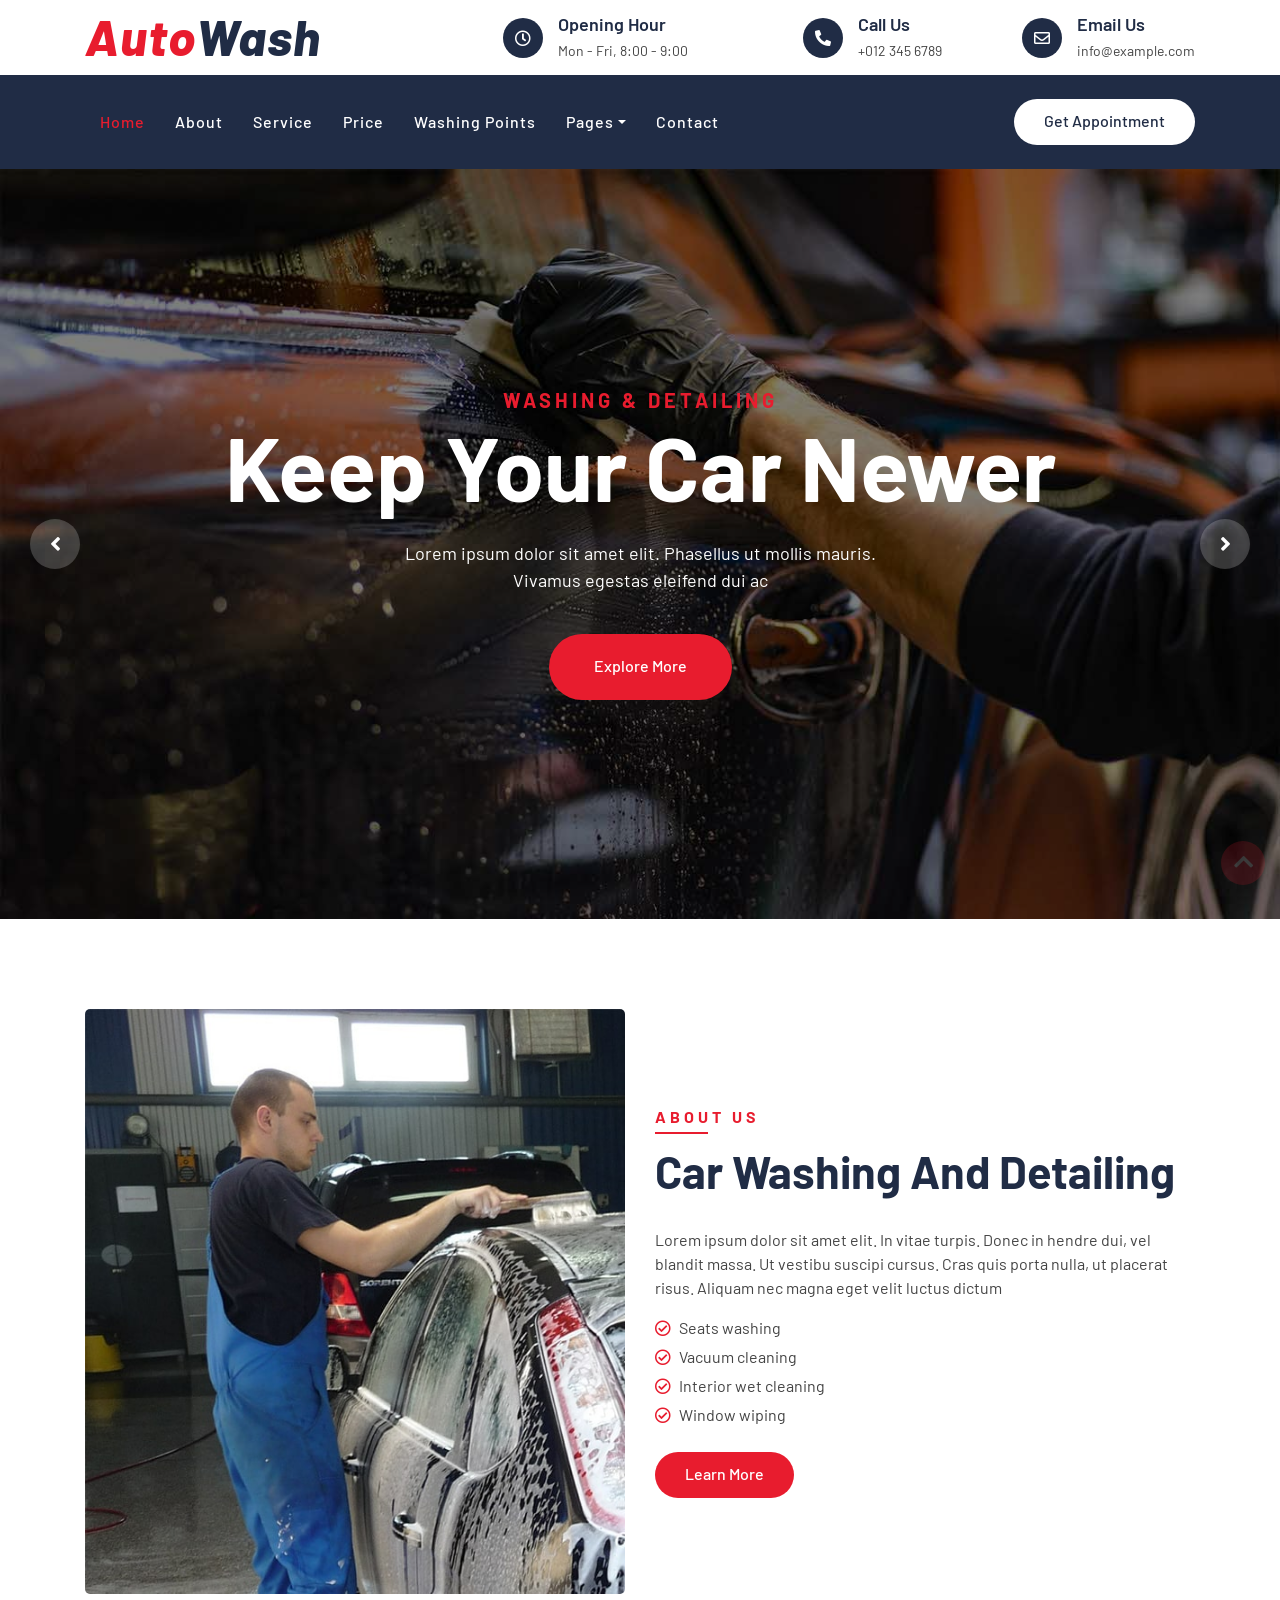
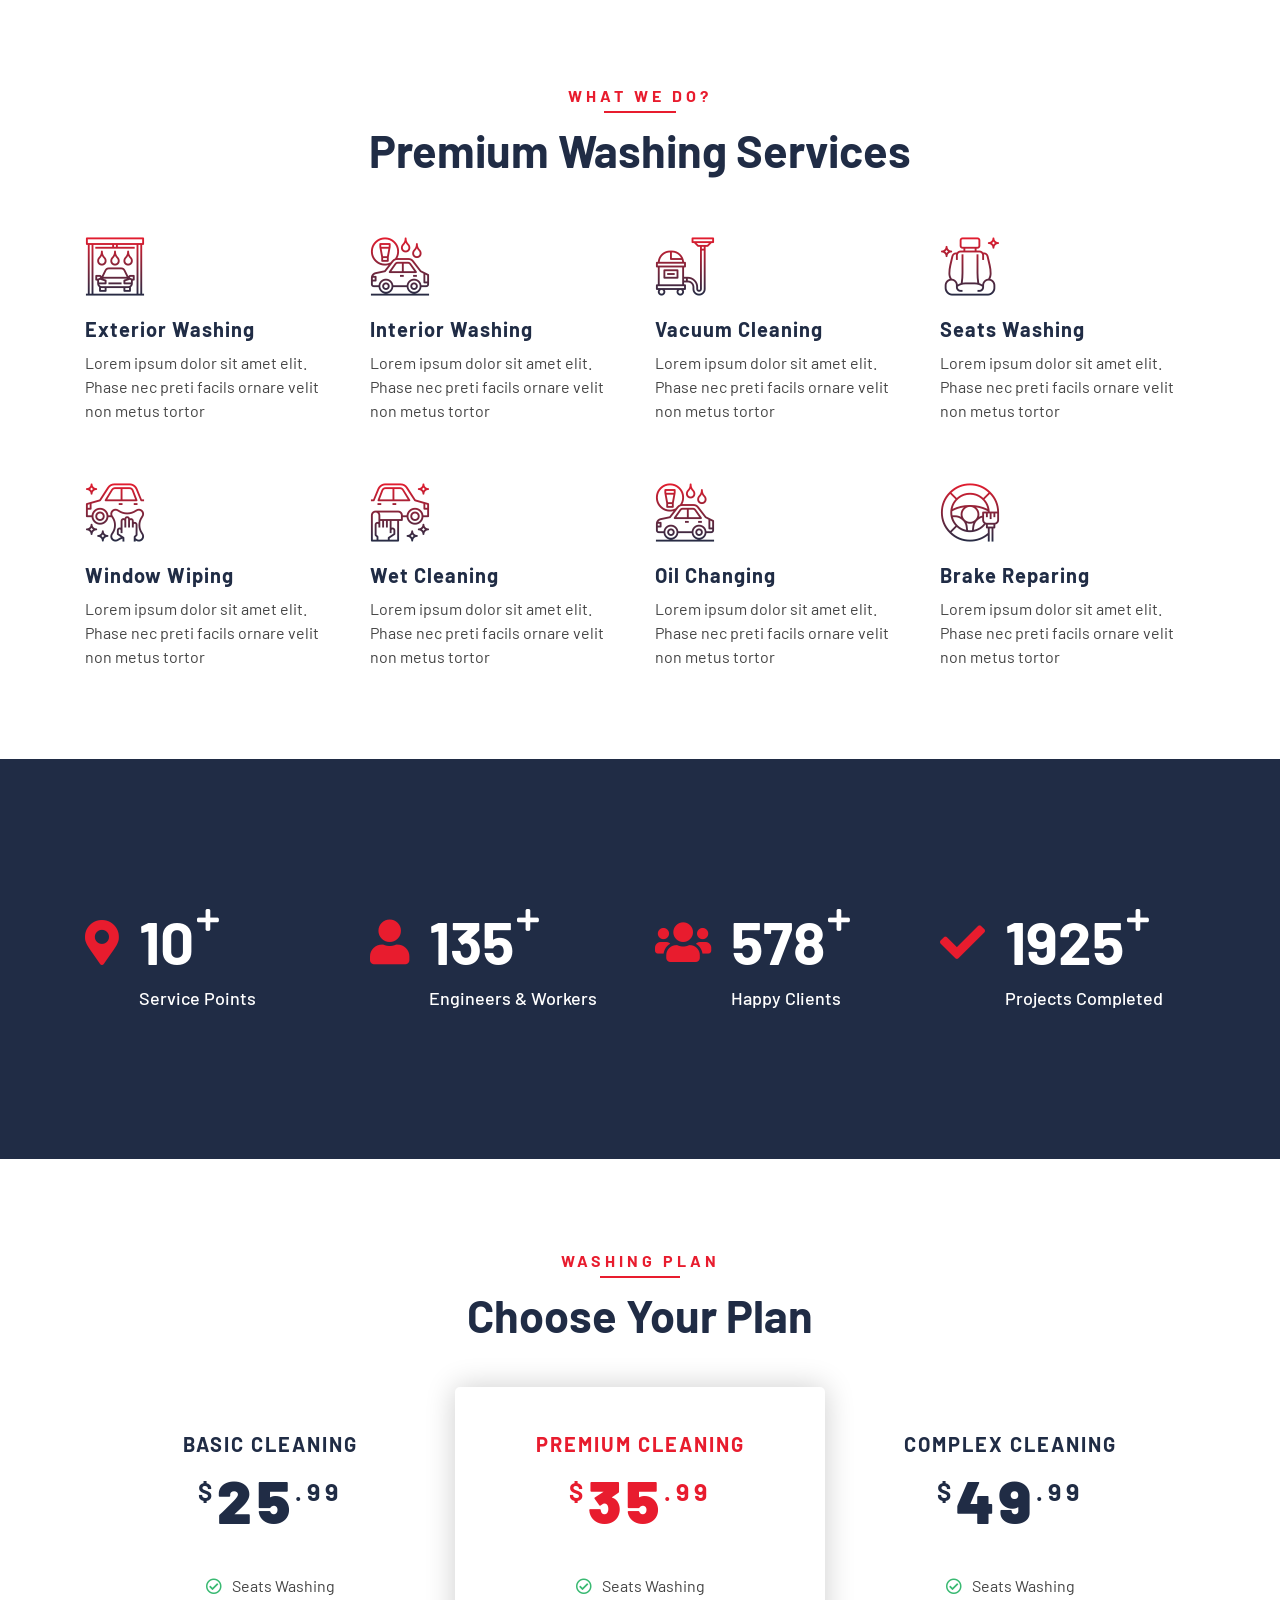
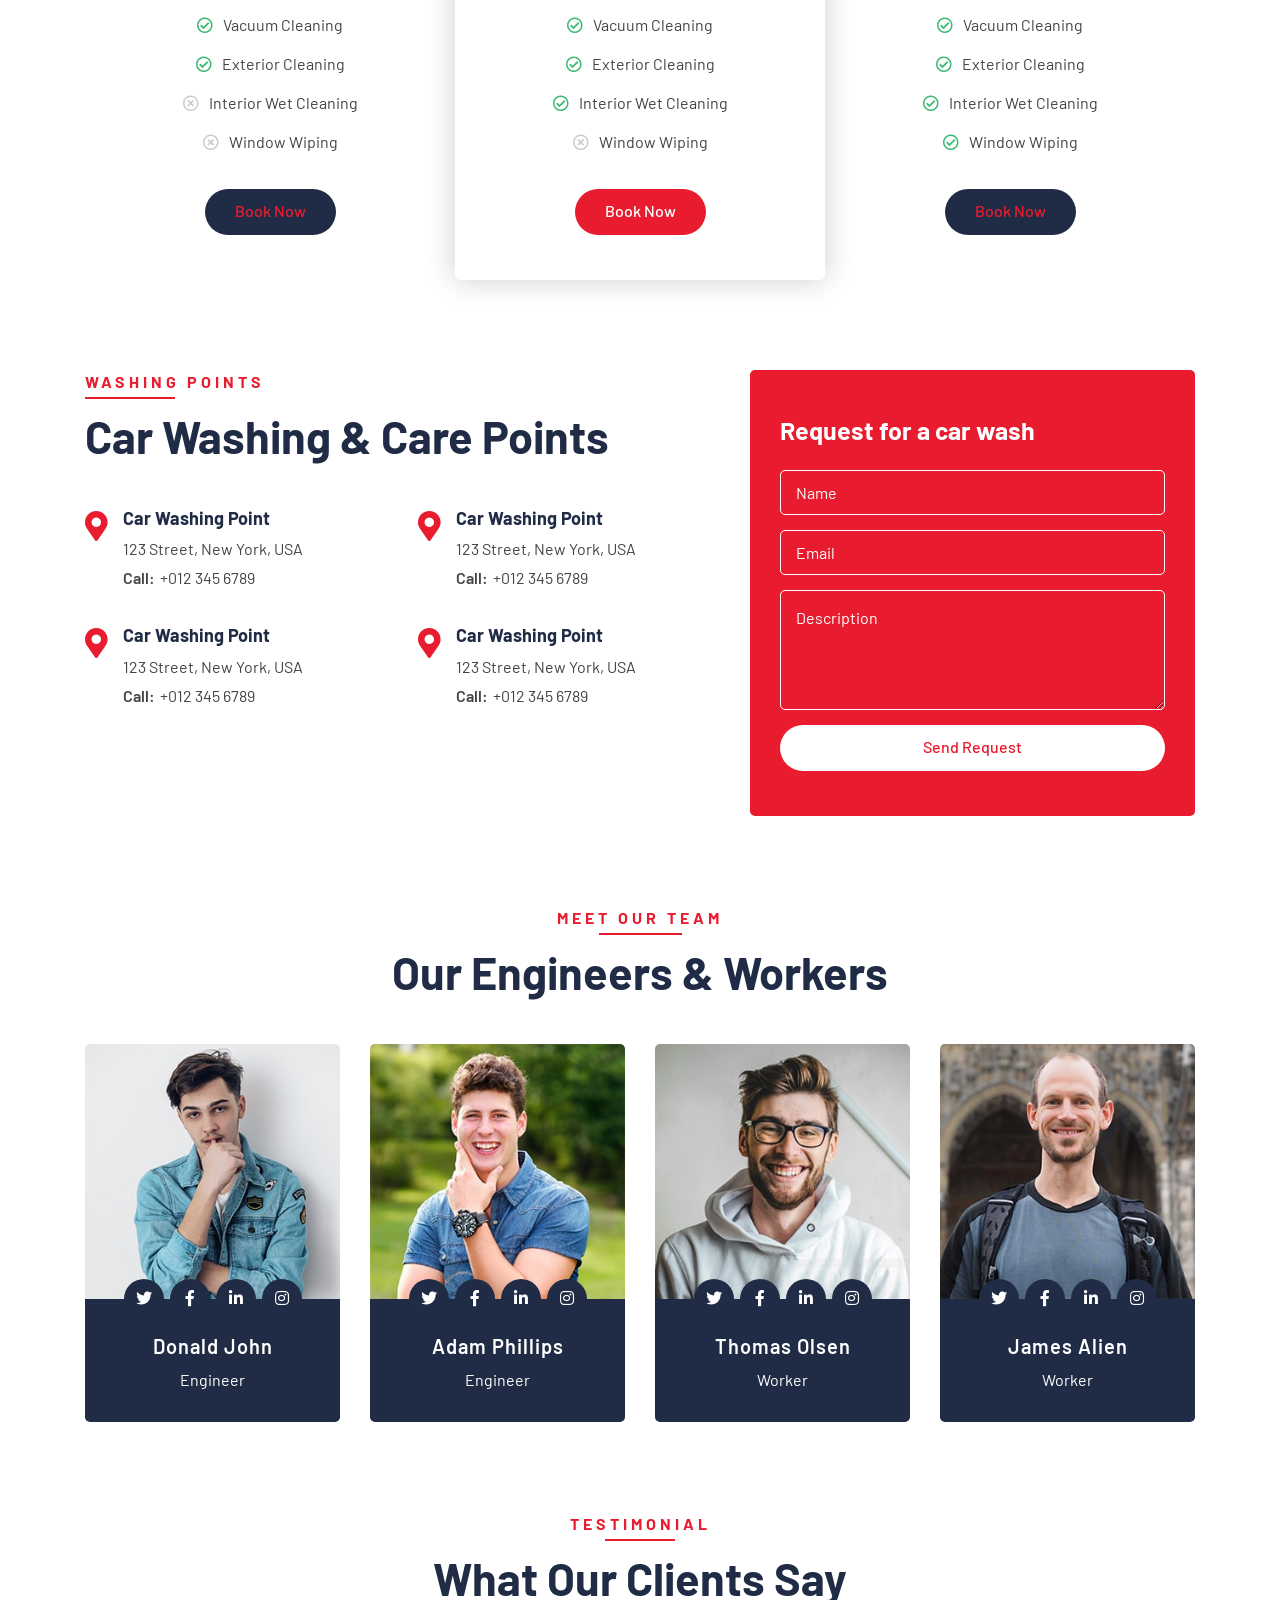
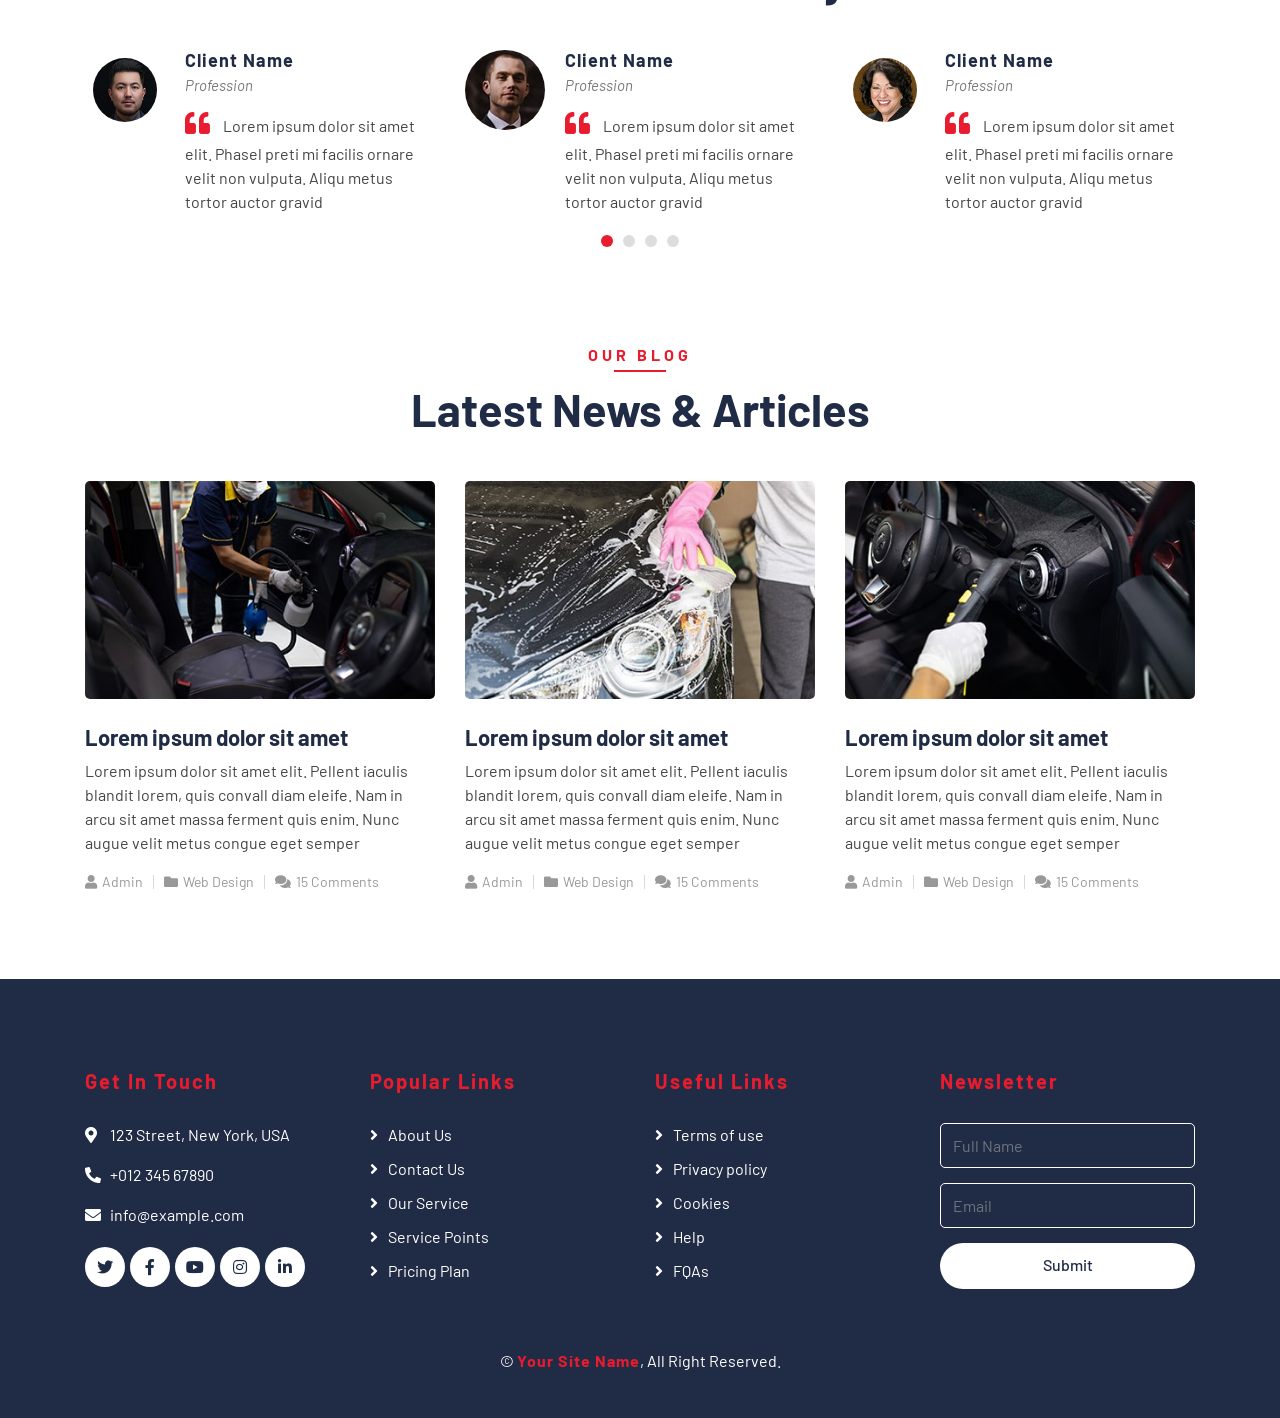
==== commit 425b8c2e: "." ====
--- a/index.html
+++ b/index.html
@@ -1,767 +1,784 @@
 <!DOCTYPE html>
 <html lang="en">
-    <head>
-        <meta charset="utf-8">
-        <title>AutoWash - Car Wash Website Template</title>
-        <meta content="width=device-width, initial-scale=1.0" name="viewport">
-        <meta content="Free Website Template" name="keywords">
-        <meta content="Free Website Template" name="description">
-
-        <!-- Favicon -->
-        <link href="img/favicon.ico" rel="icon">
-
-        <!-- Google Font -->
-        <link href="https://fonts.googleapis.com/css2?family=Barlow:wght@400;500;600;700;800;900&display=swap" rel="stylesheet"> 
-        
-        <!-- CSS Libraries -->
-        <link href="https://stackpath.bootstrapcdn.com/bootstrap/4.4.1/css/bootstrap.min.css" rel="stylesheet">
-        <link href="https://cdnjs.cloudflare.com/ajax/libs/font-awesome/5.10.0/css/all.min.css" rel="stylesheet">
-        <link href="lib/flaticon/font/flaticon.css" rel="stylesheet">
-        <link href="lib/animate/animate.min.css" rel="stylesheet">
-        <link href="lib/owlcarousel/assets/owl.carousel.min.css" rel="stylesheet">
-
-        <!-- Template Stylesheet -->
-        <link href="css/style.css" rel="stylesheet">
-    </head>
-
-    <body>
-        <!-- Top Bar Start -->
-        <div class="top-bar">
-            <div class="container">
-                <div class="row align-items-center">
-                    <div class="col-lg-4 col-md-12">
-                        <div class="logo">
-                            <a href="index.html">
-                                <h1>Auto<span>Wash</span></h1>
-                                <!-- <img src="img/logo.jpg" alt="Logo"> -->
-                            </a>
-                        </div>
-                    </div>
-                    <div class="col-lg-8 col-md-7 d-none d-lg-block">
-                        <div class="row">
-                            <div class="col-4">
-                                <div class="top-bar-item">
-                                    <div class="top-bar-icon">
-                                        <i class="far fa-clock"></i>
-                                    </div>
-                                    <div class="top-bar-text">
-                                        <h3>Opening Hour</h3>
-                                        <p>Mon - Fri, 8:00 - 9:00</p>
-                                    </div>
-                                </div>
-                            </div>
-                            <div class="col-4">
-                                <div class="top-bar-item">
-                                    <div class="top-bar-icon">
-                                        <i class="fa fa-phone-alt"></i>
-                                    </div>
-                                    <div class="top-bar-text">
-                                        <h3>Call Us</h3>
-                                        <p>+012 345 6789</p>
-                                    </div>
-                                </div>
-                            </div>
-                            <div class="col-4">
-                                <div class="top-bar-item">
-                                    <div class="top-bar-icon">
-                                        <i class="far fa-envelope"></i>
-                                    </div>
-                                    <div class="top-bar-text">
-                                        <h3>Email Us</h3>
-                                        <p>info@example.com</p>
-                                    </div>
-                                </div>
-                            </div>
-                        </div>
-                    </div>
-                </div>
-            </div>
-        </div>
-        <!-- Top Bar End -->
-
-        <!-- Nav Bar Start -->
-        <div class="nav-bar">
-            <div class="container">
-                <nav class="navbar navbar-expand-lg bg-dark navbar-dark">
-                    <a href="#" class="navbar-brand">MENU</a>
-                    <button type="button" class="navbar-toggler" data-toggle="collapse" data-target="#navbarCollapse">
-                        <span class="navbar-toggler-icon"></span>
-                    </button>
-
-                    <div class="collapse navbar-collapse justify-content-between" id="navbarCollapse">
-                        <div class="navbar-nav mr-auto">
-                            <a href="index.html" class="nav-item nav-link active">Home</a>
-                            <a href="about.html" class="nav-item nav-link">About</a>
-                            <a href="service.html" class="nav-item nav-link">Service</a>
-                            <a href="price.html" class="nav-item nav-link">Price</a>
-                            <a href="location.html" class="nav-item nav-link">Washing Points</a>
-                            <div class="nav-item dropdown">
-                                <a href="#" class="nav-link dropdown-toggle" data-toggle="dropdown">Pages</a>
-                                <div class="dropdown-menu">
-                                    <a href="blog.html" class="dropdown-item">Blog Grid</a>
-                                    <a href="single.html" class="dropdown-item">Detail Page</a>
-                                    <a href="team.html" class="dropdown-item">Team Member</a>
-                                    <a href="booking.html" class="dropdown-item">Schedule Booking</a>
-                                </div>
-                            </div>
-                            <a href="contact.html" class="nav-item nav-link">Contact</a>
-                        </div>
-                        <div class="ml-auto">
-                            <a class="btn btn-custom" href="#">Get Appointment</a>
-                        </div>
-                    </div>
-                </nav>
-            </div>
-        </div>
-        <!-- Nav Bar End -->
-
-
-        <!-- Carousel Start -->
-        <div class="carousel">
-            <div class="container-fluid">
-                <div class="owl-carousel">
-                    <div class="carousel-item">
-                        <div class="carousel-img">
-                            <img src="img/carousel-1.jpg" alt="Image">
-                        </div>
-                        <div class="carousel-text">
-                            <h3>Washing & Detailing</h3>
-                            <h1>Keep your Car Newer</h1>
+
+<head>
+    <meta charset="utf-8">
+    <title>AutoWash - Car Wash Website Template</title>
+    <meta content="width=device-width, initial-scale=1.0" name="viewport">
+    <meta content="Free Website Template" name="keywords">
+    <meta content="Free Website Template" name="description">
+
+    <!-- Favicon -->
+    <link href="img/favicon.ico" rel="icon">
+
+    <!-- Google Font -->
+    <link href="https://fonts.googleapis.com/css2?family=Barlow:wght@400;500;600;700;800;900&display=swap"
+        rel="stylesheet">
+
+    <!-- CSS Libraries -->
+    <link href="https://stackpath.bootstrapcdn.com/bootstrap/4.4.1/css/bootstrap.min.css" rel="stylesheet">
+    <link href="https://cdnjs.cloudflare.com/ajax/libs/font-awesome/5.10.0/css/all.min.css" rel="stylesheet">
+    <link href="lib/flaticon/font/flaticon.css" rel="stylesheet">
+    <link href="lib/animate/animate.min.css" rel="stylesheet">
+    <link href="lib/owlcarousel/assets/owl.carousel.min.css" rel="stylesheet">
+
+    <!-- Template Stylesheet -->
+    <link href="css/style.css" rel="stylesheet">
+</head>
+
+<body>
+    <!-- Top Bar Start -->
+    <div class="top-bar">
+        <div class="container">
+            <div class="row align-items-center">
+                <div class="col-lg-4 col-md-12">
+                    <div class="logo">
+                        <a href="index.html">
+                            <h1>Auto<span>Wash</span></h1>
+                            <!-- <img src="img/logo.jpg" alt="Logo"> -->
+                        </a>
+                    </div>
+                </div>
+                <div class="col-lg-8 col-md-7 d-none d-lg-block">
+                    <div class="row">
+                        <div class="col-4">
+                            <div class="top-bar-item">
+                                <div class="top-bar-icon">
+                                    <i class="far fa-clock"></i>
+                                </div>
+                                <div class="top-bar-text">
+                                    <h3>Opening Hour</h3>
+                                    <p>Mon - Fri, 8:00 - 9:00</p>
+                                </div>
+                            </div>
+                        </div>
+                        <div class="col-4">
+                            <div class="top-bar-item">
+                                <div class="top-bar-icon">
+                                    <i class="fa fa-phone-alt"></i>
+                                </div>
+                                <div class="top-bar-text">
+                                    <h3>Call Us</h3>
+                                    <p>+012 345 6789</p>
+                                </div>
+                            </div>
+                        </div>
+                        <div class="col-4">
+                            <div class="top-bar-item">
+                                <div class="top-bar-icon">
+                                    <i class="far fa-envelope"></i>
+                                </div>
+                                <div class="top-bar-text">
+                                    <h3>Email Us</h3>
+                                    <p>info@example.com</p>
+                                </div>
+                            </div>
+                        </div>
+                    </div>
+                </div>
+            </div>
+        </div>
+    </div>
+    <!-- Top Bar End -->
+
+    <!-- Nav Bar Start -->
+    <div class="nav-bar">
+        <div class="container">
+            <nav class="navbar navbar-expand-lg bg-dark navbar-dark">
+                <a href="#" class="navbar-brand">MENU</a>
+                <button type="button" class="navbar-toggler" data-toggle="collapse" data-target="#navbarCollapse">
+                    <span class="navbar-toggler-icon"></span>
+                </button>
+
+                <div class="collapse navbar-collapse justify-content-between" id="navbarCollapse">
+                    <div class="navbar-nav mr-auto">
+                        <a href="index.html" class="nav-item nav-link active">Home</a>
+                        <a href="about.html" class="nav-item nav-link">About</a>
+                        <a href="service.html" class="nav-item nav-link">Service</a>
+                        <a href="price.html" class="nav-item nav-link">Price</a>
+                        <a href="location.html" class="nav-item nav-link">Washing Points</a>
+                        <div class="nav-item dropdown">
+                            <a href="#" class="nav-link dropdown-toggle" data-toggle="dropdown">Pages</a>
+                            <div class="dropdown-menu">
+                                <a href="blog.html" class="dropdown-item">Blog Grid</a>
+                                <a href="single.html" class="dropdown-item">Detail Page</a>
+                                <a href="team.html" class="dropdown-item">Team Member</a>
+                                <a href="booking.html" class="dropdown-item">Schedule Booking</a>
+                            </div>
+                        </div>
+                        <a href="contact.html" class="nav-item nav-link">Contact</a>
+                    </div>
+                    <div class="ml-auto">
+                        <a class="btn btn-custom" href="#">Get Appointment</a>
+                    </div>
+                </div>
+            </nav>
+        </div>
+    </div>
+    <!-- Nav Bar End -->
+
+
+    <!-- Carousel Start -->
+    <div class="carousel">
+        <div class="container-fluid">
+            <div class="owl-carousel">
+                <div class="carousel-item">
+                    <div class="carousel-img">
+                        <img src="img/carousel-1.jpg" alt="Image">
+                    </div>
+                    <div class="carousel-text">
+                        <h3>Washing & Detailing</h3>
+                        <h1>Keep your Car Newer</h1>
+                        <p>
+                            Lorem ipsum dolor sit amet elit. Phasellus ut mollis mauris. Vivamus egestas eleifend dui ac
+                        </p>
+                        <a class="btn btn-custom" href="">Explore More</a>
+                    </div>
+                </div>
+                <div class="carousel-item">
+                    <div class="carousel-img">
+                        <img src="img/carousel-2.jpg" alt="Image">
+                    </div>
+                    <div class="carousel-text">
+                        <h3>Washing & Detailing</h3>
+                        <h1>Quality service for you</h1>
+                        <p>
+                            Morbi sagittis turpis id suscipit feugiat. Suspendisse eu augue urna. Morbi sagittis orci
+                            sodales
+                        </p>
+                        <a class="btn btn-custom" href="">Explore More</a>
+                    </div>
+                </div>
+                <div class="carousel-item">
+                    <div class="carousel-img">
+                        <img src="img/carousel-3.jpg" alt="Image">
+                    </div>
+                    <div class="carousel-text">
+                        <h3>Washing & Detailing</h3>
+                        <h1>Exterior & Interior Washing</h1>
+                        <p>
+                            Sed ultrices, est eget feugiat accumsan, dui nibh egestas tortor, ut rhoncus nibh ligula
+                            euismod quam
+                        </p>
+                        <a class="btn btn-custom" href="">Explore More</a>
+                    </div>
+                </div>
+            </div>
+        </div>
+    </div>
+    <!-- Carousel End -->
+
+
+    <!-- About Start -->
+    <div class="about">
+        <div class="container">
+            <div class="row align-items-center">
+                <div class="col-lg-6">
+                    <div class="about-img">
+                        <img src="img/about.jpg" alt="Image">
+                    </div>
+                </div>
+                <div class="col-lg-6">
+                    <div class="section-header text-left">
+                        <p>About Us</p>
+                        <h2>car washing and detailing</h2>
+                    </div>
+                    <div class="about-content">
+                        <p>
+                            Lorem ipsum dolor sit amet elit. In vitae turpis. Donec in hendre dui, vel blandit massa. Ut
+                            vestibu suscipi cursus. Cras quis porta nulla, ut placerat risus. Aliquam nec magna eget
+                            velit luctus dictum
+                        </p>
+                        <ul>
+                            <li><i class="far fa-check-circle"></i>Seats washing</li>
+                            <li><i class="far fa-check-circle"></i>Vacuum cleaning</li>
+                            <li><i class="far fa-check-circle"></i>Interior wet cleaning</li>
+                            <li><i class="far fa-check-circle"></i>Window wiping</li>
+                        </ul>
+                        <a class="btn btn-custom" href="">Learn More</a>
+                    </div>
+                </div>
+            </div>
+        </div>
+    </div>
+    <!-- About End -->
+
+
+    <!-- Service Start -->
+    <div class="service">
+        <div class="container">
+            <div class="section-header text-center">
+                <p>What We Do?</p>
+                <h2>Premium Washing Services</h2>
+            </div>
+            <div class="row">
+                <div class="col-lg-3 col-md-6">
+                    <div class="service-item">
+                        <i class="flaticon-car-wash-1"></i>
+                        <h3>Exterior Washing</h3>
+                        <p>Lorem ipsum dolor sit amet elit. Phase nec preti facils ornare velit non metus tortor</p>
+                    </div>
+                </div>
+                <div class="col-lg-3 col-md-6">
+                    <div class="service-item">
+                        <i class="flaticon-car-wash"></i>
+                        <h3>Interior Washing</h3>
+                        <p>Lorem ipsum dolor sit amet elit. Phase nec preti facils ornare velit non metus tortor</p>
+                    </div>
+                </div>
+                <div class="col-lg-3 col-md-6">
+                    <div class="service-item">
+                        <i class="flaticon-vacuum-cleaner"></i>
+                        <h3>Vacuum Cleaning</h3>
+                        <p>Lorem ipsum dolor sit amet elit. Phase nec preti facils ornare velit non metus tortor</p>
+                    </div>
+                </div>
+                <div class="col-lg-3 col-md-6">
+                    <div class="service-item">
+                        <i class="flaticon-seat"></i>
+                        <h3>Seats Washing</h3>
+                        <p>Lorem ipsum dolor sit amet elit. Phase nec preti facils ornare velit non metus tortor</p>
+                    </div>
+                </div>
+                <div class="col-lg-3 col-md-6">
+                    <div class="service-item">
+                        <i class="flaticon-car-service"></i>
+                        <h3>Window Wiping</h3>
+                        <p>Lorem ipsum dolor sit amet elit. Phase nec preti facils ornare velit non metus tortor</p>
+                    </div>
+                </div>
+                <div class="col-lg-3 col-md-6">
+                    <div class="service-item">
+                        <i class="flaticon-car-service-2"></i>
+                        <h3>Wet Cleaning</h3>
+                        <p>Lorem ipsum dolor sit amet elit. Phase nec preti facils ornare velit non metus tortor</p>
+                    </div>
+                </div>
+                <div class="col-lg-3 col-md-6">
+                    <div class="service-item">
+                        <i class="flaticon-car-wash"></i>
+                        <h3>Oil Changing</h3>
+                        <p>Lorem ipsum dolor sit amet elit. Phase nec preti facils ornare velit non metus tortor</p>
+                    </div>
+                </div>
+                <div class="col-lg-3 col-md-6">
+                    <div class="service-item">
+                        <i class="flaticon-brush-1"></i>
+                        <h3>Brake Reparing</h3>
+                        <p>Lorem ipsum dolor sit amet elit. Phase nec preti facils ornare velit non metus tortor</p>
+                    </div>
+                </div>
+            </div>
+        </div>
+    </div>
+    <!-- Service End -->
+
+
+    <!-- Facts Start -->
+    <div class="facts" data-parallax="scroll" data-image-src="img/facts.jpg">
+        <div class="container">
+            <div class="row">
+                <div class="col-lg-3 col-md-6">
+                    <div class="facts-item">
+                        <i class="fa fa-map-marker-alt"></i>
+                        <div class="facts-text">
+                            <h3 data-toggle="counter-up">25</h3>
+                            <p>Service Points</p>
+                        </div>
+                    </div>
+                </div>
+                <div class="col-lg-3 col-md-6">
+                    <div class="facts-item">
+                        <i class="fa fa-user"></i>
+                        <div class="facts-text">
+                            <h3 data-toggle="counter-up">350</h3>
+                            <p>Engineers & Workers</p>
+                        </div>
+                    </div>
+                </div>
+                <div class="col-lg-3 col-md-6">
+                    <div class="facts-item">
+                        <i class="fa fa-users"></i>
+                        <div class="facts-text">
+                            <h3 data-toggle="counter-up">1500</h3>
+                            <p>Happy Clients</p>
+                        </div>
+                    </div>
+                </div>
+                <div class="col-lg-3 col-md-6">
+                    <div class="facts-item">
+                        <i class="fa fa-check"></i>
+                        <div class="facts-text">
+                            <h3 data-toggle="counter-up">5000</h3>
+                            <p>Projects Completed</p>
+                        </div>
+                    </div>
+                </div>
+            </div>
+        </div>
+    </div>
+    <!-- Facts End -->
+
+
+    <!-- Price Start -->
+    <div class="price">
+        <div class="container">
+            <div class="section-header text-center">
+                <p>Washing Plan</p>
+                <h2>Choose Your Plan</h2>
+            </div>
+            <div class="row">
+                <div class="col-md-4">
+                    <div class="price-item">
+                        <div class="price-header">
+                            <h3>Basic Cleaning</h3>
+                            <h2><span>$</span><strong>25</strong><span>.99</span></h2>
+                        </div>
+                        <div class="price-body">
+                            <ul>
+                                <li><i class="far fa-check-circle"></i>Seats Washing</li>
+                                <li><i class="far fa-check-circle"></i>Vacuum Cleaning</li>
+                                <li><i class="far fa-check-circle"></i>Exterior Cleaning</li>
+                                <li><i class="far fa-times-circle"></i>Interior Wet Cleaning</li>
+                                <li><i class="far fa-times-circle"></i>Window Wiping</li>
+                            </ul>
+                        </div>
+                        <div class="price-footer">
+                            <a class="btn btn-custom" href="">Book Now</a>
+                        </div>
+                    </div>
+                </div>
+                <div class="col-md-4">
+                    <div class="price-item featured-item">
+                        <div class="price-header">
+                            <h3>Premium Cleaning</h3>
+                            <h2><span>$</span><strong>35</strong><span>.99</span></h2>
+                        </div>
+                        <div class="price-body">
+                            <ul>
+                                <li><i class="far fa-check-circle"></i>Seats Washing</li>
+                                <li><i class="far fa-check-circle"></i>Vacuum Cleaning</li>
+                                <li><i class="far fa-check-circle"></i>Exterior Cleaning</li>
+                                <li><i class="far fa-check-circle"></i>Interior Wet Cleaning</li>
+                                <li><i class="far fa-times-circle"></i>Window Wiping</li>
+                            </ul>
+                        </div>
+                        <div class="price-footer">
+                            <a class="btn btn-custom" href="">Book Now</a>
+                        </div>
+                    </div>
+                </div>
+                <div class="col-md-4">
+                    <div class="price-item">
+                        <div class="price-header">
+                            <h3>Complex Cleaning</h3>
+                            <h2><span>$</span><strong>49</strong><span>.99</span></h2>
+                        </div>
+                        <div class="price-body">
+                            <ul>
+                                <li><i class="far fa-check-circle"></i>Seats Washing</li>
+                                <li><i class="far fa-check-circle"></i>Vacuum Cleaning</li>
+                                <li><i class="far fa-check-circle"></i>Exterior Cleaning</li>
+                                <li><i class="far fa-check-circle"></i>Interior Wet Cleaning</li>
+                                <li><i class="far fa-check-circle"></i>Window Wiping</li>
+                            </ul>
+                        </div>
+                        <div class="price-footer">
+                            <a class="btn btn-custom" href="">Book Now</a>
+                        </div>
+                    </div>
+                </div>
+            </div>
+        </div>
+    </div>
+    <!-- Price End -->
+
+
+    <!-- Location Start -->
+    <div class="location">
+        <div class="container">
+            <div class="row">
+                <div class="col-lg-7">
+                    <div class="section-header text-left">
+                        <p>Washing Points</p>
+                        <h2>Car Washing & Care Points</h2>
+                    </div>
+                    <div class="row">
+                        <div class="col-md-6">
+                            <div class="location-item">
+                                <i class="fa fa-map-marker-alt"></i>
+                                <div class="location-text">
+                                    <h3>Car Washing Point</h3>
+                                    <p>123 Street, New York, USA</p>
+                                    <p><strong>Call:</strong>+012 345 6789</p>
+                                </div>
+                            </div>
+                        </div>
+                        <div class="col-md-6">
+                            <div class="location-item">
+                                <i class="fa fa-map-marker-alt"></i>
+                                <div class="location-text">
+                                    <h3>Car Washing Point</h3>
+                                    <p>123 Street, New York, USA</p>
+                                    <p><strong>Call:</strong>+012 345 6789</p>
+                                </div>
+                            </div>
+                        </div>
+                        <div class="col-md-6">
+                            <div class="location-item">
+                                <i class="fa fa-map-marker-alt"></i>
+                                <div class="location-text">
+                                    <h3>Car Washing Point</h3>
+                                    <p>123 Street, New York, USA</p>
+                                    <p><strong>Call:</strong>+012 345 6789</p>
+                                </div>
+                            </div>
+                        </div>
+                        <div class="col-md-6">
+                            <div class="location-item">
+                                <i class="fa fa-map-marker-alt"></i>
+                                <div class="location-text">
+                                    <h3>Car Washing Point</h3>
+                                    <p>123 Street, New York, USA</p>
+                                    <p><strong>Call:</strong>+012 345 6789</p>
+                                </div>
+                            </div>
+                        </div>
+                    </div>
+                </div>
+                <div class="col-lg-5">
+                    <div class="location-form">
+                        <h3>Request for a car wash</h3>
+                        <form>
+                            <div class="control-group">
+                                <input type="text" class="form-control" placeholder="Name" required="required" />
+                            </div>
+                            <div class="control-group">
+                                <input type="email" class="form-control" placeholder="Email" required="required" />
+                            </div>
+                            <div class="control-group">
+                                <textarea class="form-control" placeholder="Description" required="required"></textarea>
+                            </div>
+                            <div>
+                                <button class="btn btn-custom" type="submit">Send Request</button>
+                            </div>
+                        </form>
+                    </div>
+                </div>
+            </div>
+        </div>
+    </div>
+    <!-- Location End -->
+
+
+    <!-- Team Start -->
+    <div class="team">
+        <div class="container">
+            <div class="section-header text-center">
+                <p>Meet Our Team</p>
+                <h2>Our Engineers & Workers</h2>
+            </div>
+            <div class="row">
+                <div class="col-lg-3 col-md-6">
+                    <div class="team-item">
+                        <div class="team-img">
+                            <img src="img/team-1.jpg" alt="Team Image">
+                        </div>
+                        <div class="team-text">
+                            <h2>Donald John</h2>
+                            <p>Engineer</p>
+                            <div class="team-social">
+                                <a href=""><i class="fab fa-twitter"></i></a>
+                                <a href=""><i class="fab fa-facebook-f"></i></a>
+                                <a href=""><i class="fab fa-linkedin-in"></i></a>
+                                <a href=""><i class="fab fa-instagram"></i></a>
+                            </div>
+                        </div>
+                    </div>
+                </div>
+                <div class="col-lg-3 col-md-6">
+                    <div class="team-item">
+                        <div class="team-img">
+                            <img src="img/team-2.jpg" alt="Team Image">
+                        </div>
+                        <div class="team-text">
+                            <h2>Adam Phillips</h2>
+                            <p>Engineer</p>
+                            <div class="team-social">
+                                <a href=""><i class="fab fa-twitter"></i></a>
+                                <a href=""><i class="fab fa-facebook-f"></i></a>
+                                <a href=""><i class="fab fa-linkedin-in"></i></a>
+                                <a href=""><i class="fab fa-instagram"></i></a>
+                            </div>
+                        </div>
+                    </div>
+                </div>
+                <div class="col-lg-3 col-md-6">
+                    <div class="team-item">
+                        <div class="team-img">
+                            <img src="img/team-3.jpg" alt="Team Image">
+                        </div>
+                        <div class="team-text">
+                            <h2>Thomas Olsen</h2>
+                            <p>Worker</p>
+                            <div class="team-social">
+                                <a href=""><i class="fab fa-twitter"></i></a>
+                                <a href=""><i class="fab fa-facebook-f"></i></a>
+                                <a href=""><i class="fab fa-linkedin-in"></i></a>
+                                <a href=""><i class="fab fa-instagram"></i></a>
+                            </div>
+                        </div>
+                    </div>
+                </div>
+                <div class="col-lg-3 col-md-6">
+                    <div class="team-item">
+                        <div class="team-img">
+                            <img src="img/team-4.jpg" alt="Team Image">
+                        </div>
+                        <div class="team-text">
+                            <h2>James Alien</h2>
+                            <p>Worker</p>
+                            <div class="team-social">
+                                <a href=""><i class="fab fa-twitter"></i></a>
+                                <a href=""><i class="fab fa-facebook-f"></i></a>
+                                <a href=""><i class="fab fa-linkedin-in"></i></a>
+                                <a href=""><i class="fab fa-instagram"></i></a>
+                            </div>
+                        </div>
+                    </div>
+                </div>
+            </div>
+        </div>
+    </div>
+    <!-- Team End -->
+
+
+    <!-- Testimonial Start -->
+    <div class="testimonial">
+        <div class="container">
+            <div class="section-header text-center">
+                <p>Testimonial</p>
+                <h2>What our clients say</h2>
+            </div>
+            <div class="owl-carousel testimonials-carousel">
+                <div class="testimonial-item">
+                    <img src="img/testimonial-1.jpg" alt="Image">
+                    <div class="testimonial-text">
+                        <h3>Client Name</h3>
+                        <h4>Profession</h4>
+                        <p>
+                            Lorem ipsum dolor sit amet elit. Phasel preti mi facilis ornare velit non vulputa. Aliqu
+                            metus tortor auctor gravid
+                        </p>
+                    </div>
+                </div>
+                <div class="testimonial-item">
+                    <img src="img/testimonial-2.jpg" alt="Image">
+                    <div class="testimonial-text">
+                        <h3>Client Name</h3>
+                        <h4>Profession</h4>
+                        <p>
+                            Lorem ipsum dolor sit amet elit. Phasel preti mi facilis ornare velit non vulputa. Aliqu
+                            metus tortor auctor gravid
+                        </p>
+                    </div>
+                </div>
+                <div class="testimonial-item">
+                    <img src="img/testimonial-3.jpg" alt="Image">
+                    <div class="testimonial-text">
+                        <h3>Client Name</h3>
+                        <h4>Profession</h4>
+                        <p>
+                            Lorem ipsum dolor sit amet elit. Phasel preti mi facilis ornare velit non vulputa. Aliqu
+                            metus tortor auctor gravid
+                        </p>
+                    </div>
+                </div>
+                <div class="testimonial-item">
+                    <img src="img/testimonial-4.jpg" alt="Image">
+                    <div class="testimonial-text">
+                        <h3>Client Name</h3>
+                        <h4>Profession</h4>
+                        <p>
+                            Lorem ipsum dolor sit amet elit. Phasel preti mi facilis ornare velit non vulputa. Aliqu
+                            metus tortor auctor gravid
+                        </p>
+                    </div>
+                </div>
+            </div>
+        </div>
+    </div>
+    <!-- Testimonial End -->
+
+
+    <!-- Blog Start -->
+    <div class="blog">
+        <div class="container">
+            <div class="section-header text-center">
+                <p>Our Blog</p>
+                <h2>Latest news & articles</h2>
+            </div>
+            <div class="row">
+                <div class="col-lg-4">
+                    <div class="blog-item">
+                        <div class="blog-img">
+                            <img src="img/blog-1.jpg" alt="Image">
+                            <div class="meta-date">
+                                <span>01</span>
+                                <strong>Jan</strong>
+                                <span>2045</span>
+                            </div>
+                        </div>
+                        <div class="blog-text">
+                            <h3><a href="#">Lorem ipsum dolor sit amet</a></h3>
                             <p>
-                                Lorem ipsum dolor sit amet elit. Phasellus ut mollis mauris. Vivamus egestas eleifend dui ac
+                                Lorem ipsum dolor sit amet elit. Pellent iaculis blandit lorem, quis convall diam
+                                eleife. Nam in arcu sit amet massa ferment quis enim. Nunc augue velit metus congue eget
+                                semper
                             </p>
-                            <a class="btn btn-custom" href="">Explore More</a>
-                        </div>
-                    </div>
-                    <div class="carousel-item">
-                        <div class="carousel-img">
-                            <img src="img/carousel-2.jpg" alt="Image">
-                        </div>
-                        <div class="carousel-text">
-                            <h3>Washing & Detailing</h3>
-                            <h1>Quality service for you</h1>
+                        </div>
+                        <div class="blog-meta">
+                            <p><i class="fa fa-user"></i><a href="">Admin</a></p>
+                            <p><i class="fa fa-folder"></i><a href="">Web Design</a></p>
+                            <p><i class="fa fa-comments"></i><a href="">15 Comments</a></p>
+                        </div>
+                    </div>
+                </div>
+                <div class="col-lg-4">
+                    <div class="blog-item">
+                        <div class="blog-img">
+                            <img src="img/blog-2.jpg" alt="Image">
+                            <div class="meta-date">
+                                <span>01</span>
+                                <strong>Jan</strong>
+                                <span>2045</span>
+                            </div>
+                        </div>
+                        <div class="blog-text">
+                            <h3><a href="#">Lorem ipsum dolor sit amet</a></h3>
                             <p>
-                                Morbi sagittis turpis id suscipit feugiat. Suspendisse eu augue urna. Morbi sagittis orci sodales
+                                Lorem ipsum dolor sit amet elit. Pellent iaculis blandit lorem, quis convall diam
+                                eleife. Nam in arcu sit amet massa ferment quis enim. Nunc augue velit metus congue eget
+                                semper
                             </p>
-                            <a class="btn btn-custom" href="">Explore More</a>
-                        </div>
-                    </div>
-                    <div class="carousel-item">
-                        <div class="carousel-img">
-                            <img src="img/carousel-3.jpg" alt="Image">
-                        </div>
-                        <div class="carousel-text">
-                            <h3>Washing & Detailing</h3>
-                            <h1>Exterior & Interior Washing</h1>
+                        </div>
+                        <div class="blog-meta">
+                            <p><i class="fa fa-user"></i><a href="">Admin</a></p>
+                            <p><i class="fa fa-folder"></i><a href="">Web Design</a></p>
+                            <p><i class="fa fa-comments"></i><a href="">15 Comments</a></p>
+                        </div>
+                    </div>
+                </div>
+                <div class="col-lg-4">
+                    <div class="blog-item">
+                        <div class="blog-img">
+                            <img src="img/blog-3.jpg" alt="Image">
+                            <div class="meta-date">
+                                <span>01</span>
+                                <strong>Jan</strong>
+                                <span>2045</span>
+                            </div>
+                        </div>
+                        <div class="blog-text">
+                            <h3><a href="#">Lorem ipsum dolor sit amet</a></h3>
                             <p>
-                                Sed ultrices, est eget feugiat accumsan, dui nibh egestas tortor, ut rhoncus nibh ligula euismod quam
+                                Lorem ipsum dolor sit amet elit. Pellent iaculis blandit lorem, quis convall diam
+                                eleife. Nam in arcu sit amet massa ferment quis enim. Nunc augue velit metus congue eget
+                                semper
                             </p>
-                            <a class="btn btn-custom" href="">Explore More</a>
-                        </div>
-                    </div>
-                </div>
-            </div>
-        </div>
-        <!-- Carousel End -->
-        
-
-        <!-- About Start -->
-        <div class="about">
-            <div class="container">
-                <div class="row align-items-center">
-                    <div class="col-lg-6">
-                        <div class="about-img">
-                            <img src="img/about.jpg" alt="Image">
-                        </div>
-                    </div>
-                    <div class="col-lg-6">
-                        <div class="section-header text-left">
-                            <p>About Us</p>
-                            <h2>car washing and detailing</h2>
-                        </div>
-                        <div class="about-content">
-                            <p>
-                                Lorem ipsum dolor sit amet elit. In vitae turpis. Donec in hendre dui, vel blandit massa. Ut vestibu suscipi cursus. Cras quis porta nulla, ut placerat risus. Aliquam nec magna eget velit luctus dictum
-                            </p>
-                            <ul>
-                                <li><i class="far fa-check-circle"></i>Seats washing</li>
-                                <li><i class="far fa-check-circle"></i>Vacuum cleaning</li>
-                                <li><i class="far fa-check-circle"></i>Interior wet cleaning</li>
-                                <li><i class="far fa-check-circle"></i>Window wiping</li>
-                            </ul>
-                            <a class="btn btn-custom" href="">Learn More</a>
-                        </div>
-                    </div>
-                </div>
-            </div>
-        </div>
-        <!-- About End -->
-
-
-        <!-- Service Start -->
-        <div class="service">
-            <div class="container">
-                <div class="section-header text-center">
-                    <p>What We Do?</p>
-                    <h2>Premium Washing Services</h2>
-                </div>
-                <div class="row">
-                    <div class="col-lg-3 col-md-6">
-                        <div class="service-item">
-                            <i class="flaticon-car-wash-1"></i>
-                            <h3>Exterior Washing</h3>
-                            <p>Lorem ipsum dolor sit amet elit. Phase nec preti facils ornare velit non metus tortor</p>
-                        </div>
-                    </div>
-                    <div class="col-lg-3 col-md-6">
-                        <div class="service-item">
-                            <i class="flaticon-car-wash"></i>
-                            <h3>Interior Washing</h3>
-                            <p>Lorem ipsum dolor sit amet elit. Phase nec preti facils ornare velit non metus tortor</p>
-                        </div>
-                    </div>
-                    <div class="col-lg-3 col-md-6">
-                        <div class="service-item">
-                            <i class="flaticon-vacuum-cleaner"></i>
-                            <h3>Vacuum Cleaning</h3>
-                            <p>Lorem ipsum dolor sit amet elit. Phase nec preti facils ornare velit non metus tortor</p>
-                        </div>
-                    </div>
-                    <div class="col-lg-3 col-md-6">
-                        <div class="service-item">
-                            <i class="flaticon-seat"></i>
-                            <h3>Seats Washing</h3>
-                            <p>Lorem ipsum dolor sit amet elit. Phase nec preti facils ornare velit non metus tortor</p>
-                        </div>
-                    </div>
-                    <div class="col-lg-3 col-md-6">
-                        <div class="service-item">
-                            <i class="flaticon-car-service"></i>
-                            <h3>Window Wiping</h3>
-                            <p>Lorem ipsum dolor sit amet elit. Phase nec preti facils ornare velit non metus tortor</p>
-                        </div>
-                    </div>
-                    <div class="col-lg-3 col-md-6">
-                        <div class="service-item">
-                            <i class="flaticon-car-service-2"></i>
-                            <h3>Wet Cleaning</h3>
-                            <p>Lorem ipsum dolor sit amet elit. Phase nec preti facils ornare velit non metus tortor</p>
-                        </div>
-                    </div>
-                    <div class="col-lg-3 col-md-6">
-                        <div class="service-item">
-                            <i class="flaticon-car-wash"></i>
-                            <h3>Oil Changing</h3>
-                            <p>Lorem ipsum dolor sit amet elit. Phase nec preti facils ornare velit non metus tortor</p>
-                        </div>
-                    </div>
-                    <div class="col-lg-3 col-md-6">
-                        <div class="service-item">
-                            <i class="flaticon-brush-1"></i>
-                            <h3>Brake Reparing</h3>
-                            <p>Lorem ipsum dolor sit amet elit. Phase nec preti facils ornare velit non metus tortor</p>
-                        </div>
-                    </div>
-                </div>
-            </div>
-        </div>
-        <!-- Service End -->
-        
-        
-        <!-- Facts Start -->
-        <div class="facts" data-parallax="scroll" data-image-src="img/facts.jpg">
-            <div class="container">
-                <div class="row">
-                    <div class="col-lg-3 col-md-6">
-                        <div class="facts-item">
-                            <i class="fa fa-map-marker-alt"></i>
-                            <div class="facts-text">
-                                <h3 data-toggle="counter-up">25</h3>
-                                <p>Service Points</p>
-                            </div>
-                        </div>
-                    </div>
-                    <div class="col-lg-3 col-md-6">
-                        <div class="facts-item">
-                            <i class="fa fa-user"></i>
-                            <div class="facts-text">
-                                <h3 data-toggle="counter-up">350</h3>
-                                <p>Engineers & Workers</p>
-                            </div>
-                        </div>
-                    </div>
-                    <div class="col-lg-3 col-md-6">
-                        <div class="facts-item">
-                            <i class="fa fa-users"></i>
-                            <div class="facts-text">
-                                <h3 data-toggle="counter-up">1500</h3>
-                                <p>Happy Clients</p>
-                            </div>
-                        </div>
-                    </div>
-                    <div class="col-lg-3 col-md-6">
-                        <div class="facts-item">
-                            <i class="fa fa-check"></i>
-                            <div class="facts-text">
-                                <h3 data-toggle="counter-up">5000</h3>
-                                <p>Projects Completed</p>
-                            </div>
-                        </div>
-                    </div>
-                </div>
-            </div>
-        </div>
-        <!-- Facts End -->
-        
-        
-        <!-- Price Start -->
-        <div class="price">
-            <div class="container">
-                <div class="section-header text-center">
-                    <p>Washing Plan</p>
-                    <h2>Choose Your Plan</h2>
-                </div>
-                <div class="row">
-                    <div class="col-md-4">
-                        <div class="price-item">
-                            <div class="price-header">
-                                <h3>Basic Cleaning</h3>
-                                <h2><span>$</span><strong>25</strong><span>.99</span></h2>
-                            </div>
-                            <div class="price-body">
-                                <ul>
-                                    <li><i class="far fa-check-circle"></i>Seats Washing</li>
-                                    <li><i class="far fa-check-circle"></i>Vacuum Cleaning</li>
-                                    <li><i class="far fa-check-circle"></i>Exterior Cleaning</li>
-                                    <li><i class="far fa-times-circle"></i>Interior Wet Cleaning</li>
-                                    <li><i class="far fa-times-circle"></i>Window Wiping</li>
-                                </ul>
-                            </div>
-                            <div class="price-footer">
-                                <a class="btn btn-custom" href="">Book Now</a>
-                            </div>
-                        </div>
-                    </div>
-                    <div class="col-md-4">
-                        <div class="price-item featured-item">
-                            <div class="price-header">
-                                <h3>Premium Cleaning</h3>
-                                <h2><span>$</span><strong>35</strong><span>.99</span></h2>
-                            </div>
-                            <div class="price-body">
-                                <ul>
-                                    <li><i class="far fa-check-circle"></i>Seats Washing</li>
-                                    <li><i class="far fa-check-circle"></i>Vacuum Cleaning</li>
-                                    <li><i class="far fa-check-circle"></i>Exterior Cleaning</li>
-                                    <li><i class="far fa-check-circle"></i>Interior Wet Cleaning</li>
-                                    <li><i class="far fa-times-circle"></i>Window Wiping</li>
-                                </ul>
-                            </div>
-                            <div class="price-footer">
-                                <a class="btn btn-custom" href="">Book Now</a>
-                            </div>
-                        </div>
-                    </div>
-                    <div class="col-md-4">
-                        <div class="price-item">
-                            <div class="price-header">
-                                <h3>Complex Cleaning</h3>
-                                <h2><span>$</span><strong>49</strong><span>.99</span></h2>
-                            </div>
-                            <div class="price-body">
-                                <ul>
-                                    <li><i class="far fa-check-circle"></i>Seats Washing</li>
-                                    <li><i class="far fa-check-circle"></i>Vacuum Cleaning</li>
-                                    <li><i class="far fa-check-circle"></i>Exterior Cleaning</li>
-                                    <li><i class="far fa-check-circle"></i>Interior Wet Cleaning</li>
-                                    <li><i class="far fa-check-circle"></i>Window Wiping</li>
-                                </ul>
-                            </div>
-                            <div class="price-footer">
-                                <a class="btn btn-custom" href="">Book Now</a>
-                            </div>
-                        </div>
-                    </div>
-                </div>
-            </div>
-        </div>
-        <!-- Price End -->
-        
-        
-        <!-- Location Start -->
-        <div class="location">
-            <div class="container">
-                <div class="row">
-                    <div class="col-lg-7">
-                        <div class="section-header text-left">
-                            <p>Washing Points</p>
-                            <h2>Car Washing & Care Points</h2>
-                        </div>
-                        <div class="row">
-                            <div class="col-md-6">
-                                <div class="location-item">
-                                    <i class="fa fa-map-marker-alt"></i>
-                                    <div class="location-text">
-                                        <h3>Car Washing Point</h3>
-                                        <p>123 Street, New York, USA</p>
-                                        <p><strong>Call:</strong>+012 345 6789</p>
-                                    </div>
-                                </div>
-                            </div>
-                            <div class="col-md-6">
-                                <div class="location-item">
-                                    <i class="fa fa-map-marker-alt"></i>
-                                    <div class="location-text">
-                                        <h3>Car Washing Point</h3>
-                                        <p>123 Street, New York, USA</p>
-                                        <p><strong>Call:</strong>+012 345 6789</p>
-                                    </div>
-                                </div>
-                            </div>
-                            <div class="col-md-6">
-                                <div class="location-item">
-                                    <i class="fa fa-map-marker-alt"></i>
-                                    <div class="location-text">
-                                        <h3>Car Washing Point</h3>
-                                        <p>123 Street, New York, USA</p>
-                                        <p><strong>Call:</strong>+012 345 6789</p>
-                                    </div>
-                                </div>
-                            </div>
-                            <div class="col-md-6">
-                                <div class="location-item">
-                                    <i class="fa fa-map-marker-alt"></i>
-                                    <div class="location-text">
-                                        <h3>Car Washing Point</h3>
-                                        <p>123 Street, New York, USA</p>
-                                        <p><strong>Call:</strong>+012 345 6789</p>
-                                    </div>
-                                </div>
-                            </div>
-                        </div>
-                    </div>
-                    <div class="col-lg-5">
-                        <div class="location-form">
-                            <h3>Request for a car wash</h3>
-                            <form>
-                                <div class="control-group">
-                                    <input type="text" class="form-control" placeholder="Name" required="required" />
-                                </div>
-                                <div class="control-group">
-                                    <input type="email" class="form-control" placeholder="Email" required="required" />
-                                </div>
-                                <div class="control-group">
-                                    <textarea class="form-control" placeholder="Description" required="required"></textarea>
-                                </div>
-                                <div>
-                                    <button class="btn btn-custom" type="submit">Send Request</button>
-                                </div>
-                            </form>
-                        </div>
-                    </div>
-                </div>
-            </div>
-        </div>
-        <!-- Location End -->
-
-
-        <!-- Team Start -->
-        <div class="team">
-            <div class="container">
-                <div class="section-header text-center">
-                    <p>Meet Our Team</p>
-                    <h2>Our Engineers & Workers</h2>
-                </div>
-                <div class="row">
-                    <div class="col-lg-3 col-md-6">
-                        <div class="team-item">
-                            <div class="team-img">
-                                <img src="img/team-1.jpg" alt="Team Image">
-                            </div>
-                            <div class="team-text">
-                                <h2>Donald John</h2>
-                                <p>Engineer</p>
-                                <div class="team-social">
-                                    <a href=""><i class="fab fa-twitter"></i></a>
-                                    <a href=""><i class="fab fa-facebook-f"></i></a>
-                                    <a href=""><i class="fab fa-linkedin-in"></i></a>
-                                    <a href=""><i class="fab fa-instagram"></i></a>
-                                </div>
-                            </div>
-                        </div>
-                    </div>
-                    <div class="col-lg-3 col-md-6">
-                        <div class="team-item">
-                            <div class="team-img">
-                                <img src="img/team-2.jpg" alt="Team Image">
-                            </div>
-                            <div class="team-text">
-                                <h2>Adam Phillips</h2>
-                                <p>Engineer</p>
-                                <div class="team-social">
-                                    <a href=""><i class="fab fa-twitter"></i></a>
-                                    <a href=""><i class="fab fa-facebook-f"></i></a>
-                                    <a href=""><i class="fab fa-linkedin-in"></i></a>
-                                    <a href=""><i class="fab fa-instagram"></i></a>
-                                </div>
-                            </div>
-                        </div>
-                    </div>
-                    <div class="col-lg-3 col-md-6">
-                        <div class="team-item">
-                            <div class="team-img">
-                                <img src="img/team-3.jpg" alt="Team Image">
-                            </div>
-                            <div class="team-text">
-                                <h2>Thomas Olsen</h2>
-                                <p>Worker</p>
-                                <div class="team-social">
-                                    <a href=""><i class="fab fa-twitter"></i></a>
-                                    <a href=""><i class="fab fa-facebook-f"></i></a>
-                                    <a href=""><i class="fab fa-linkedin-in"></i></a>
-                                    <a href=""><i class="fab fa-instagram"></i></a>
-                                </div>
-                            </div>
-                        </div>
-                    </div>
-                    <div class="col-lg-3 col-md-6">
-                        <div class="team-item">
-                            <div class="team-img">
-                                <img src="img/team-4.jpg" alt="Team Image">
-                            </div>
-                            <div class="team-text">
-                                <h2>James Alien</h2>
-                                <p>Worker</p>
-                                <div class="team-social">
-                                    <a href=""><i class="fab fa-twitter"></i></a>
-                                    <a href=""><i class="fab fa-facebook-f"></i></a>
-                                    <a href=""><i class="fab fa-linkedin-in"></i></a>
-                                    <a href=""><i class="fab fa-instagram"></i></a>
-                                </div>
-                            </div>
-                        </div>
-                    </div>
-                </div>
-            </div>
-        </div>
-        <!-- Team End -->
-        
-        
-        <!-- Testimonial Start -->
-        <div class="testimonial">
-            <div class="container">
-                <div class="section-header text-center">
-                    <p>Testimonial</p>
-                    <h2>What our clients say</h2>
-                </div>
-                <div class="owl-carousel testimonials-carousel">
-                    <div class="testimonial-item">
-                        <img src="img/testimonial-1.jpg" alt="Image">
-                        <div class="testimonial-text">
-                            <h3>Client Name</h3>
-                            <h4>Profession</h4>
-                            <p>
-                                Lorem ipsum dolor sit amet elit. Phasel preti mi facilis ornare velit non vulputa. Aliqu metus tortor auctor gravid
-                            </p>
-                        </div>
-                    </div>
-                    <div class="testimonial-item">
-                        <img src="img/testimonial-2.jpg" alt="Image">
-                        <div class="testimonial-text">
-                            <h3>Client Name</h3>
-                            <h4>Profession</h4>
-                            <p>
-                                Lorem ipsum dolor sit amet elit. Phasel preti mi facilis ornare velit non vulputa. Aliqu metus tortor auctor gravid
-                            </p>
-                        </div>
-                    </div>
-                    <div class="testimonial-item">
-                        <img src="img/testimonial-3.jpg" alt="Image">
-                        <div class="testimonial-text">
-                            <h3>Client Name</h3>
-                            <h4>Profession</h4>
-                            <p>
-                                Lorem ipsum dolor sit amet elit. Phasel preti mi facilis ornare velit non vulputa. Aliqu metus tortor auctor gravid
-                            </p>
-                        </div>
-                    </div>
-                    <div class="testimonial-item">
-                        <img src="img/testimonial-4.jpg" alt="Image">
-                        <div class="testimonial-text">
-                            <h3>Client Name</h3>
-                            <h4>Profession</h4>
-                            <p>
-                                Lorem ipsum dolor sit amet elit. Phasel preti mi facilis ornare velit non vulputa. Aliqu metus tortor auctor gravid
-                            </p>
-                        </div>
-                    </div>
-                </div>
-            </div>
-        </div>
-        <!-- Testimonial End -->
-
-
-        <!-- Blog Start -->
-        <div class="blog">
-            <div class="container">
-                <div class="section-header text-center">
-                    <p>Our Blog</p>
-                    <h2>Latest news & articles</h2>
-                </div>
-                <div class="row">
-                    <div class="col-lg-4">
-                        <div class="blog-item">
-                            <div class="blog-img">
-                                <img src="img/blog-1.jpg" alt="Image">
-                                <div class="meta-date">
-                                    <span>01</span>
-                                    <strong>Jan</strong>
-                                    <span>2045</span>
-                                </div>
-                            </div>
-                            <div class="blog-text">
-                                <h3><a href="#">Lorem ipsum dolor sit amet</a></h3>
-                                <p>
-                                    Lorem ipsum dolor sit amet elit. Pellent iaculis blandit lorem, quis convall diam eleife. Nam in arcu sit amet massa ferment quis enim. Nunc  augue velit metus congue eget semper
-                                </p>
-                            </div>
-                            <div class="blog-meta">
-                                <p><i class="fa fa-user"></i><a href="">Admin</a></p>
-                                <p><i class="fa fa-folder"></i><a href="">Web Design</a></p>
-                                <p><i class="fa fa-comments"></i><a href="">15 Comments</a></p>
-                            </div>
-                        </div>
-                    </div>
-                    <div class="col-lg-4">
-                        <div class="blog-item">
-                            <div class="blog-img">
-                                <img src="img/blog-2.jpg" alt="Image">
-                                <div class="meta-date">
-                                    <span>01</span>
-                                    <strong>Jan</strong>
-                                    <span>2045</span>
-                                </div>
-                            </div>
-                            <div class="blog-text">
-                                <h3><a href="#">Lorem ipsum dolor sit amet</a></h3>
-                                <p>
-                                    Lorem ipsum dolor sit amet elit. Pellent iaculis blandit lorem, quis convall diam eleife. Nam in arcu sit amet massa ferment quis enim. Nunc  augue velit metus congue eget semper
-                                </p>
-                            </div>
-                            <div class="blog-meta">
-                                <p><i class="fa fa-user"></i><a href="">Admin</a></p>
-                                <p><i class="fa fa-folder"></i><a href="">Web Design</a></p>
-                                <p><i class="fa fa-comments"></i><a href="">15 Comments</a></p>
-                            </div>
-                        </div>
-                    </div>
-                    <div class="col-lg-4">
-                        <div class="blog-item">
-                            <div class="blog-img">
-                                <img src="img/blog-3.jpg" alt="Image">
-                                <div class="meta-date">
-                                    <span>01</span>
-                                    <strong>Jan</strong>
-                                    <span>2045</span>
-                                </div>
-                            </div>
-                            <div class="blog-text">
-                                <h3><a href="#">Lorem ipsum dolor sit amet</a></h3>
-                                <p>
-                                    Lorem ipsum dolor sit amet elit. Pellent iaculis blandit lorem, quis convall diam eleife. Nam in arcu sit amet massa ferment quis enim. Nunc  augue velit metus congue eget semper
-                                </p>
-                            </div>
-                            <div class="blog-meta">
-                                <p><i class="fa fa-user"></i><a href="">Admin</a></p>
-                                <p><i class="fa fa-folder"></i><a href="">Web Design</a></p>
-                                <p><i class="fa fa-comments"></i><a href="">15 Comments</a></p>
-                            </div>
-                        </div>
-                    </div>
-                </div>
-            </div>
-        </div>
-        <!-- Blog End -->
-
-
-        <!-- Footer Start -->
-        <div class="footer">
-            <div class="container">
-                <div class="row">
-                    <div class="col-lg-3 col-md-6">
-                        <div class="footer-contact">
-                            <h2>Get In Touch</h2>
-                            <p><i class="fa fa-map-marker-alt"></i>123 Street, New York, USA</p>
-                            <p><i class="fa fa-phone-alt"></i>+012 345 67890</p>
-                            <p><i class="fa fa-envelope"></i>info@example.com</p>
-                            <div class="footer-social">
-                                <a class="btn" href=""><i class="fab fa-twitter"></i></a>
-                                <a class="btn" href=""><i class="fab fa-facebook-f"></i></a>
-                                <a class="btn" href=""><i class="fab fa-youtube"></i></a>
-                                <a class="btn" href=""><i class="fab fa-instagram"></i></a>
-                                <a class="btn" href=""><i class="fab fa-linkedin-in"></i></a>
-                            </div>
-                        </div>
-                    </div>
-                    <div class="col-lg-3 col-md-6">
-                        <div class="footer-link">
-                            <h2>Popular Links</h2>
-                            <a href="">About Us</a>
-                            <a href="">Contact Us</a>
-                            <a href="">Our Service</a>
-                            <a href="">Service Points</a>
-                            <a href="">Pricing Plan</a>
-                        </div>
-                    </div>
-                    <div class="col-lg-3 col-md-6">
-                        <div class="footer-link">
-                            <h2>Useful Links</h2>
-                            <a href="">Terms of use</a>
-                            <a href="">Privacy policy</a>
-                            <a href="">Cookies</a>
-                            <a href="">Help</a>
-                            <a href="">FQAs</a>
-                        </div>
-                    </div>
-                    <div class="col-lg-3 col-md-6">
-                        <div class="footer-newsletter">
-                            <h2>Newsletter</h2>
-                            <form>
-                                <input class="form-control" placeholder="Full Name">
-                                <input class="form-control" placeholder="Email">
-                                <button class="btn btn-custom">Submit</button>
-                            </form>
-                        </div>
-                    </div>
-                </div>
-            </div>
-            <div class="container copyright">
-                <p>&copy; <a href="#">Your Site Name</a>, All Right Reserved. Designed By <a href="https://htmlcodex.com">HTML Codex</a></p>
-            </div>
-        </div>
-        <!-- Footer End -->
-        
-        <!-- Back to top button -->
-        <a href="#" class="back-to-top"><i class="fa fa-chevron-up"></i></a>
-        
-        <!-- Pre Loader -->
-        <div id="loader" class="show">
-            <div class="loader"></div>
-        </div>
-
-        <!-- JavaScript Libraries -->
-        <script src="https://code.jquery.com/jquery-3.4.1.min.js"></script>
-        <script src="https://stackpath.bootstrapcdn.com/bootstrap/4.4.1/js/bootstrap.bundle.min.js"></script>
-        <script src="lib/easing/easing.min.js"></script>
-        <script src="lib/owlcarousel/owl.carousel.min.js"></script>
-        <script src="lib/waypoints/waypoints.min.js"></script>
-        <script src="lib/counterup/counterup.min.js"></script>
-        
-        <!-- Contact Javascript File -->
-        <script src="mail/jqBootstrapValidation.min.js"></script>
-        <script src="mail/contact.js"></script>
-
-        <!-- Template Javascript -->
-        <script src="js/main.js"></script>
-    </body>
-</html>
+                        </div>
+                        <div class="blog-meta">
+                            <p><i class="fa fa-user"></i><a href="">Admin</a></p>
+                            <p><i class="fa fa-folder"></i><a href="">Web Design</a></p>
+                            <p><i class="fa fa-comments"></i><a href="">15 Comments</a></p>
+                        </div>
+                    </div>
+                </div>
+            </div>
+        </div>
+    </div>
+    <!-- Blog End -->
+
+
+    <!-- Footer Start -->
+    <div class="footer">
+        <div class="container">
+            <div class="row">
+                <div class="col-lg-3 col-md-6">
+                    <div class="footer-contact">
+                        <h2>Get In Touch</h2>
+                        <p><i class="fa fa-map-marker-alt"></i>123 Street, New York, USA</p>
+                        <p><i class="fa fa-phone-alt"></i>+012 345 67890</p>
+                        <p><i class="fa fa-envelope"></i>info@example.com</p>
+                        <div class="footer-social">
+                            <a class="btn" href=""><i class="fab fa-twitter"></i></a>
+                            <a class="btn" href=""><i class="fab fa-facebook-f"></i></a>
+                            <a class="btn" href=""><i class="fab fa-youtube"></i></a>
+                            <a class="btn" href=""><i class="fab fa-instagram"></i></a>
+                            <a class="btn" href=""><i class="fab fa-linkedin-in"></i></a>
+                        </div>
+                    </div>
+                </div>
+                <div class="col-lg-3 col-md-6">
+                    <div class="footer-link">
+                        <h2>Popular Links</h2>
+                        <a href="">About Us</a>
+                        <a href="">Contact Us</a>
+                        <a href="">Our Service</a>
+                        <a href="">Service Points</a>
+                        <a href="">Pricing Plan</a>
+                    </div>
+                </div>
+                <div class="col-lg-3 col-md-6">
+                    <div class="footer-link">
+                        <h2>Useful Links</h2>
+                        <a href="">Terms of use</a>
+                        <a href="">Privacy policy</a>
+                        <a href="">Cookies</a>
+                        <a href="">Help</a>
+                        <a href="">FQAs</a>
+                    </div>
+                </div>
+                <div class="col-lg-3 col-md-6">
+                    <div class="footer-newsletter">
+                        <h2>Newsletter</h2>
+                        <form>
+                            <input class="form-control" placeholder="Full Name">
+                            <input class="form-control" placeholder="Email">
+                            <button class="btn btn-custom">Submit</button>
+                        </form>
+                    </div>
+                </div>
+            </div>
+        </div>
+        <div class="container copyright">
+            <p>&copy; <a href="#">Your Site Name</a>, All Right Reserved.</p>
+        </div>
+    </div>
+    <!-- Footer End -->
+
+    <!-- Back to top button -->
+    <a href="#" class="back-to-top"><i class="fa fa-chevron-up"></i></a>
+
+    <!-- Pre Loader -->
+    <div id="loader" class="show">
+        <div class="loader"></div>
+    </div>
+
+    <!-- JavaScript Libraries -->
+    <script src="https://code.jquery.com/jquery-3.4.1.min.js"></script>
+    <script src="https://stackpath.bootstrapcdn.com/bootstrap/4.4.1/js/bootstrap.bundle.min.js"></script>
+    <script src="lib/easing/easing.min.js"></script>
+    <script src="lib/owlcarousel/owl.carousel.min.js"></script>
+    <script src="lib/waypoints/waypoints.min.js"></script>
+    <script src="lib/counterup/counterup.min.js"></script>
+
+    <!-- Contact Javascript File -->
+    <script src="mail/jqBootstrapValidation.min.js"></script>
+    <script src="mail/contact.js"></script>
+
+    <!-- Template Javascript -->
+    <script src="js/main.js"></script>
+</body>
+
+</html>
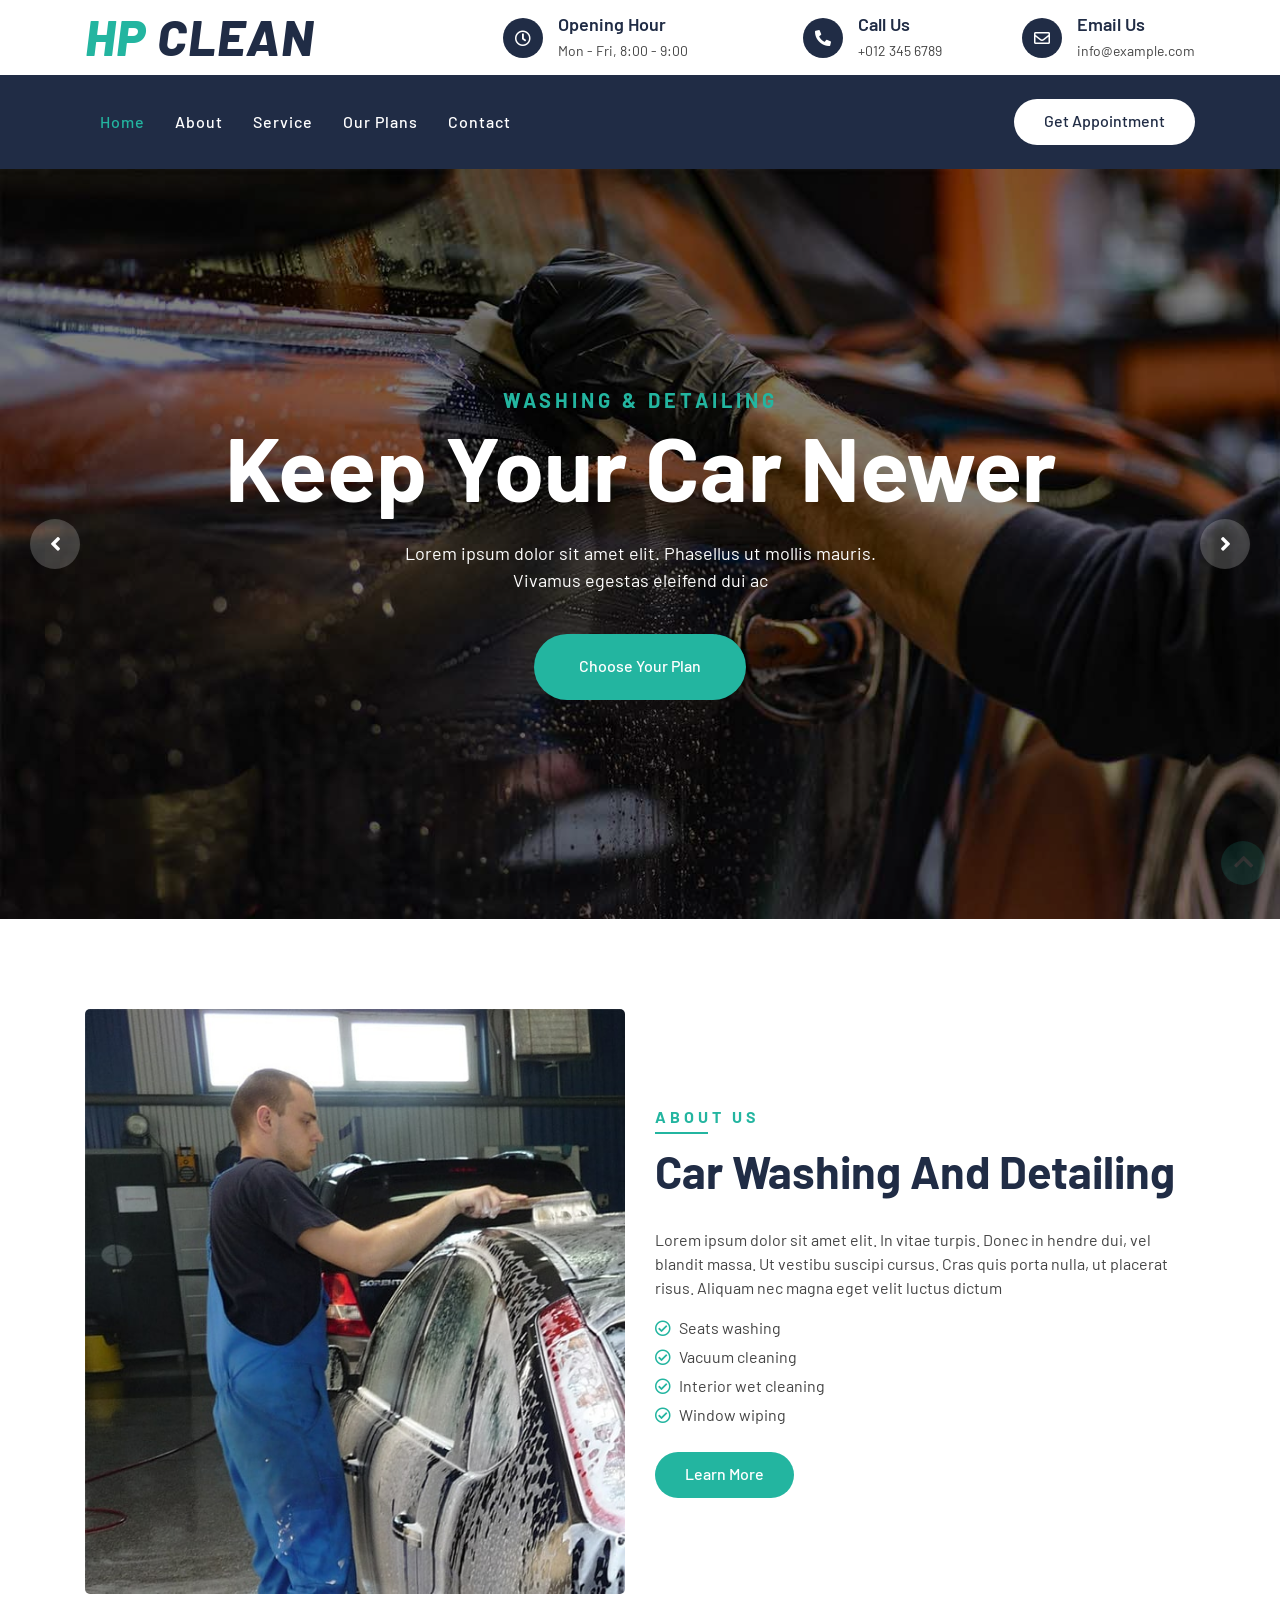
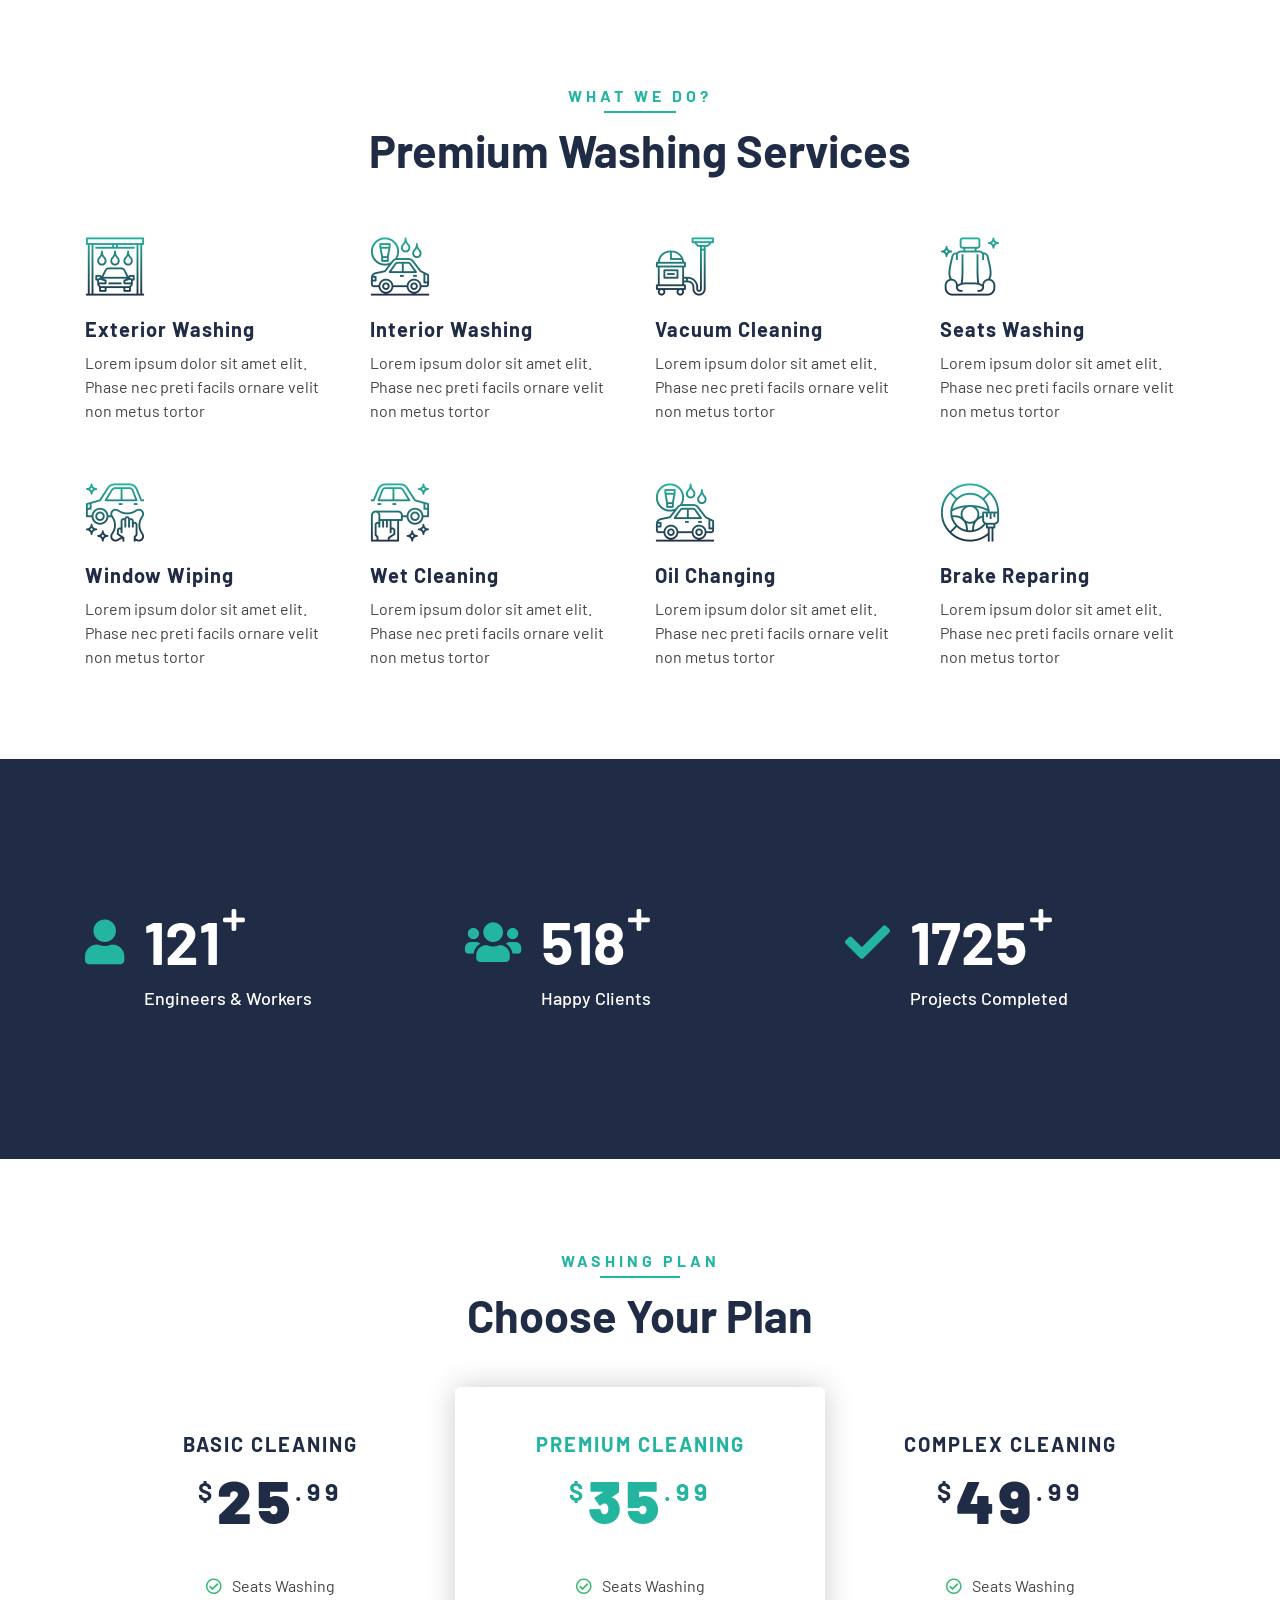
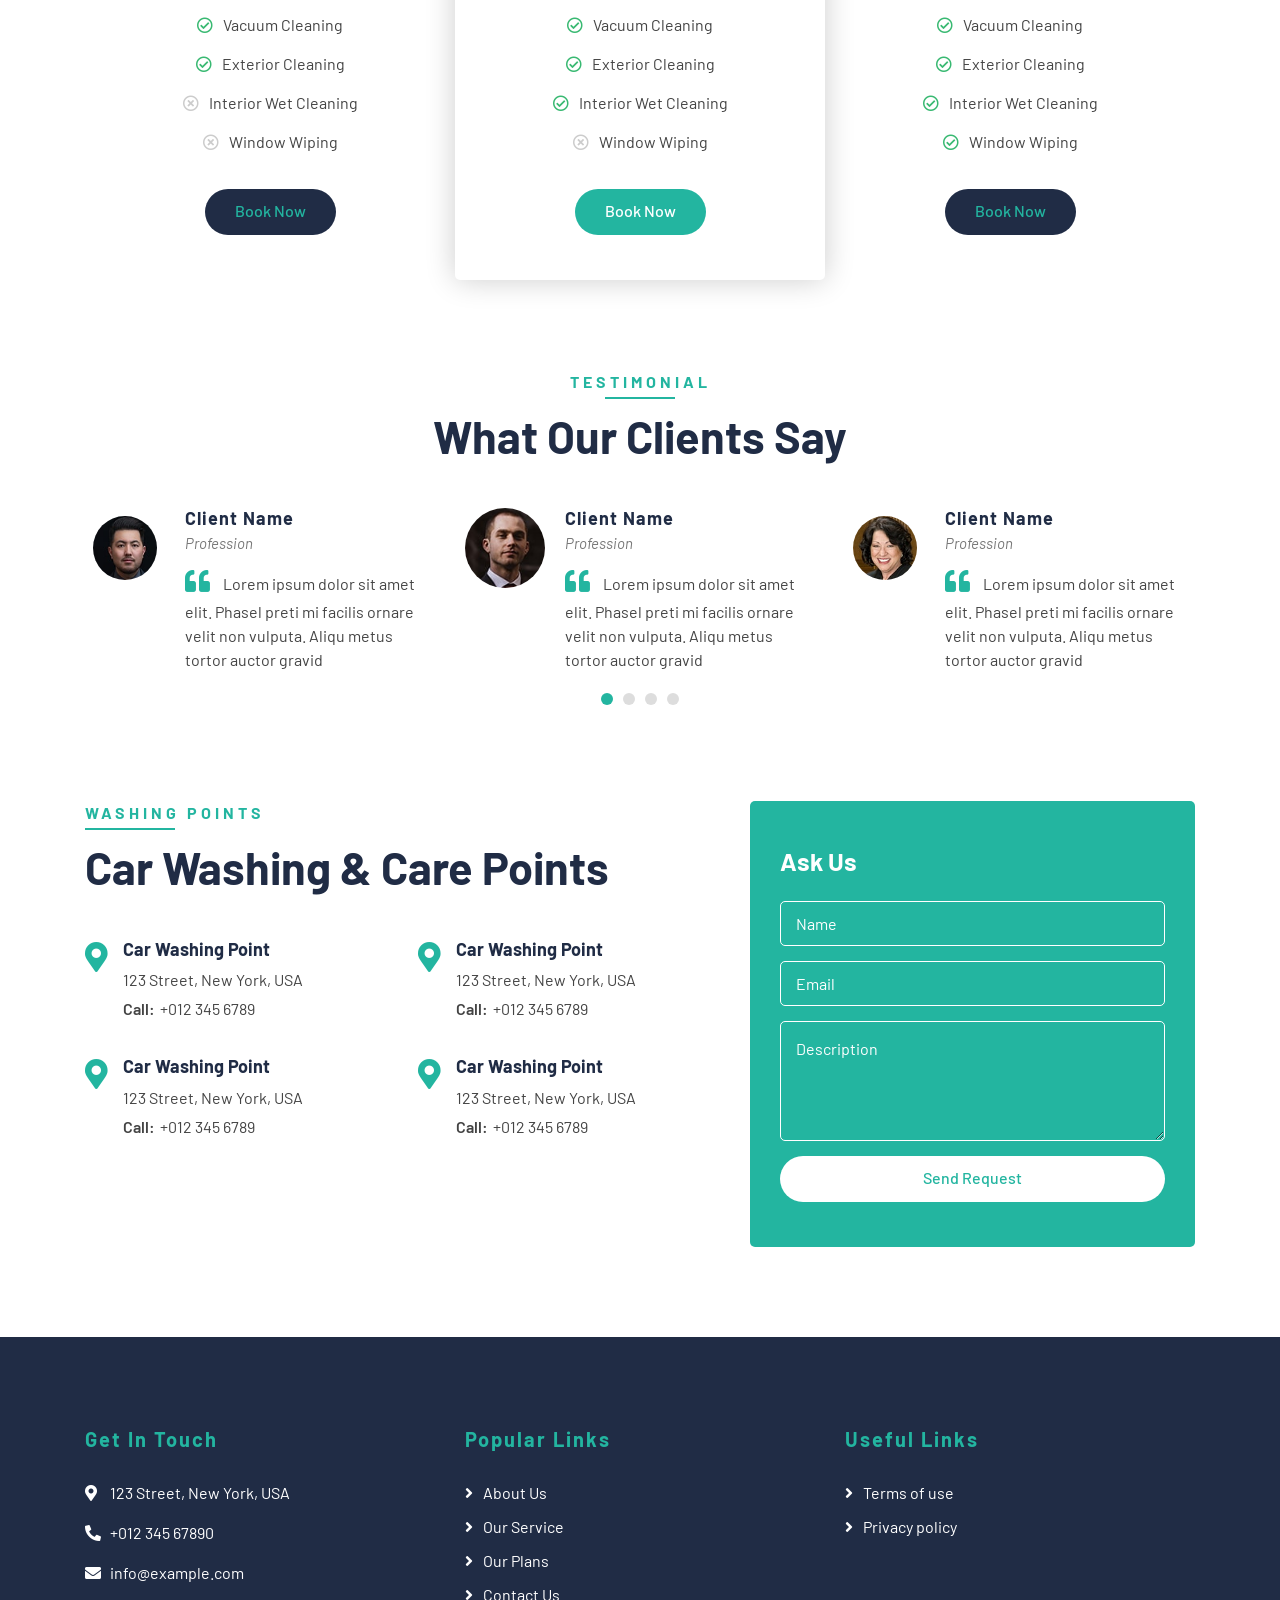
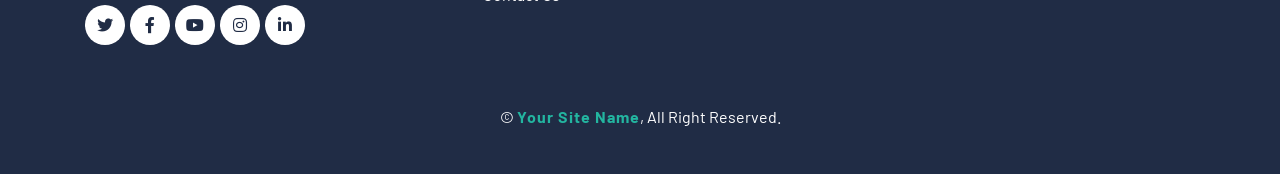
==== commit c2207981: ".." ====
--- a/index.html
+++ b/index.html
@@ -3,7 +3,7 @@
 
 <head>
     <meta charset="utf-8">
-    <title>AutoWash - Car Wash Website Template</title>
+    <title>Hp Clean</title>
     <meta content="width=device-width, initial-scale=1.0" name="viewport">
     <meta content="Free Website Template" name="keywords">
     <meta content="Free Website Template" name="description">
@@ -34,7 +34,7 @@
                 <div class="col-lg-4 col-md-12">
                     <div class="logo">
                         <a href="index.html">
-                            <h1>Auto<span>Wash</span></h1>
+                            <h1>HP <span>CLEAN</span></h1>
                             <!-- <img src="img/logo.jpg" alt="Logo"> -->
                         </a>
                     </div>
@@ -92,24 +92,15 @@
 
                 <div class="collapse navbar-collapse justify-content-between" id="navbarCollapse">
                     <div class="navbar-nav mr-auto">
-                        <a href="index.html" class="nav-item nav-link active">Home</a>
-                        <a href="about.html" class="nav-item nav-link">About</a>
-                        <a href="service.html" class="nav-item nav-link">Service</a>
-                        <a href="price.html" class="nav-item nav-link">Price</a>
-                        <a href="location.html" class="nav-item nav-link">Washing Points</a>
-                        <div class="nav-item dropdown">
-                            <a href="#" class="nav-link dropdown-toggle" data-toggle="dropdown">Pages</a>
-                            <div class="dropdown-menu">
-                                <a href="blog.html" class="dropdown-item">Blog Grid</a>
-                                <a href="single.html" class="dropdown-item">Detail Page</a>
-                                <a href="team.html" class="dropdown-item">Team Member</a>
-                                <a href="booking.html" class="dropdown-item">Schedule Booking</a>
-                            </div>
-                        </div>
-                        <a href="contact.html" class="nav-item nav-link">Contact</a>
+                        <a href="#home-carousel" class="nav-item nav-link active">Home</a>
+                        <a href="#about-us" class="nav-item nav-link">About</a>
+                        <a href="#service" class="nav-item nav-link">Service</a>
+                        <a href="#plans" class="nav-item nav-link">Our Plans</a>
+                        <!-- <a href="#washing-points" class="nav-item nav-link">Washing Points</a> -->
+                        <a href="#contact" class="nav-item nav-link">Contact</a>
                     </div>
                     <div class="ml-auto">
-                        <a class="btn btn-custom" href="#">Get Appointment</a>
+                        <a class="btn btn-custom" href="#plans">Get Appointment</a>
                     </div>
                 </div>
             </nav>
@@ -119,7 +110,7 @@
 
 
     <!-- Carousel Start -->
-    <div class="carousel">
+    <div class="section carousel" id="home-carousel">
         <div class="container-fluid">
             <div class="owl-carousel">
                 <div class="carousel-item">
@@ -132,7 +123,7 @@
                         <p>
                             Lorem ipsum dolor sit amet elit. Phasellus ut mollis mauris. Vivamus egestas eleifend dui ac
                         </p>
-                        <a class="btn btn-custom" href="">Explore More</a>
+                        <a class="btn btn-custom" href="#plans">Choose Your Plan</a>
                     </div>
                 </div>
                 <div class="carousel-item">
@@ -146,7 +137,7 @@
                             Morbi sagittis turpis id suscipit feugiat. Suspendisse eu augue urna. Morbi sagittis orci
                             sodales
                         </p>
-                        <a class="btn btn-custom" href="">Explore More</a>
+                        <a class="btn btn-custom" href="#plans">Choose Your Plan</a>
                     </div>
                 </div>
                 <div class="carousel-item">
@@ -160,7 +151,7 @@
                             Sed ultrices, est eget feugiat accumsan, dui nibh egestas tortor, ut rhoncus nibh ligula
                             euismod quam
                         </p>
-                        <a class="btn btn-custom" href="">Explore More</a>
+                        <a class="btn btn-custom" href="#plans">Choose Your Plan</a>
                     </div>
                 </div>
             </div>
@@ -170,7 +161,7 @@
 
 
     <!-- About Start -->
-    <div class="about">
+    <div class="about section" id="about-us">
         <div class="container">
             <div class="row align-items-center">
                 <div class="col-lg-6">
@@ -205,7 +196,7 @@
 
 
     <!-- Service Start -->
-    <div class="service">
+    <div class="service section" id="service">
         <div class="container">
             <div class="section-header text-center">
                 <p>What We Do?</p>
@@ -275,10 +266,10 @@
 
 
     <!-- Facts Start -->
-    <div class="facts" data-parallax="scroll" data-image-src="img/facts.jpg">
+    <div class="facts section" data-parallax="scroll" data-image-src="img/facts.jpg">
         <div class="container">
             <div class="row">
-                <div class="col-lg-3 col-md-6">
+                <!-- <div class="col-lg-3 col-md-6">
                     <div class="facts-item">
                         <i class="fa fa-map-marker-alt"></i>
                         <div class="facts-text">
@@ -286,8 +277,8 @@
                             <p>Service Points</p>
                         </div>
                     </div>
-                </div>
-                <div class="col-lg-3 col-md-6">
+                </div> -->
+                <div class="col-lg-4 col-md-6">
                     <div class="facts-item">
                         <i class="fa fa-user"></i>
                         <div class="facts-text">
@@ -296,7 +287,7 @@
                         </div>
                     </div>
                 </div>
-                <div class="col-lg-3 col-md-6">
+                <div class="col-lg-4 col-md-6">
                     <div class="facts-item">
                         <i class="fa fa-users"></i>
                         <div class="facts-text">
@@ -305,7 +296,7 @@
                         </div>
                     </div>
                 </div>
-                <div class="col-lg-3 col-md-6">
+                <div class="col-lg-4 col-md-6">
                     <div class="facts-item">
                         <i class="fa fa-check"></i>
                         <div class="facts-text">
@@ -321,7 +312,7 @@
 
 
     <!-- Price Start -->
-    <div class="price">
+    <div class="price section" id="plans">
         <div class="container">
             <div class="section-header text-center">
                 <p>Washing Plan</p>
@@ -394,8 +385,67 @@
     <!-- Price End -->
 
 
+
+
+    <!-- Testimonial Start -->
+    <div class="testimonial">
+        <div class="container">
+            <div class="section-header text-center">
+                <p>Testimonial</p>
+                <h2>What our clients say</h2>
+            </div>
+            <div class="owl-carousel testimonials-carousel">
+                <div class="testimonial-item">
+                    <img src="img/testimonial-1.jpg" alt="Image">
+                    <div class="testimonial-text">
+                        <h3>Client Name</h3>
+                        <h4>Profession</h4>
+                        <p>
+                            Lorem ipsum dolor sit amet elit. Phasel preti mi facilis ornare velit non vulputa. Aliqu
+                            metus tortor auctor gravid
+                        </p>
+                    </div>
+                </div>
+                <div class="testimonial-item">
+                    <img src="img/testimonial-2.jpg" alt="Image">
+                    <div class="testimonial-text">
+                        <h3>Client Name</h3>
+                        <h4>Profession</h4>
+                        <p>
+                            Lorem ipsum dolor sit amet elit. Phasel preti mi facilis ornare velit non vulputa. Aliqu
+                            metus tortor auctor gravid
+                        </p>
+                    </div>
+                </div>
+                <div class="testimonial-item">
+                    <img src="img/testimonial-3.jpg" alt="Image">
+                    <div class="testimonial-text">
+                        <h3>Client Name</h3>
+                        <h4>Profession</h4>
+                        <p>
+                            Lorem ipsum dolor sit amet elit. Phasel preti mi facilis ornare velit non vulputa. Aliqu
+                            metus tortor auctor gravid
+                        </p>
+                    </div>
+                </div>
+                <div class="testimonial-item">
+                    <img src="img/testimonial-4.jpg" alt="Image">
+                    <div class="testimonial-text">
+                        <h3>Client Name</h3>
+                        <h4>Profession</h4>
+                        <p>
+                            Lorem ipsum dolor sit amet elit. Phasel preti mi facilis ornare velit non vulputa. Aliqu
+                            metus tortor auctor gravid
+                        </p>
+                    </div>
+                </div>
+            </div>
+        </div>
+    </div>
+    <!-- Testimonial End -->
+
     <!-- Location Start -->
-    <div class="location">
+    <div class="location section" id="contact">
         <div class="container">
             <div class="row">
                 <div class="col-lg-7">
@@ -448,7 +498,8 @@
                 </div>
                 <div class="col-lg-5">
                     <div class="location-form">
-                        <h3>Request for a car wash</h3>
+                        <!-- <h3>Request for a car wash</h3> -->
+                        <h3>Ask Us</h3>
                         <form>
                             <div class="control-group">
                                 <input type="text" class="form-control" placeholder="Name" required="required" />
@@ -469,242 +520,11 @@
         </div>
     </div>
     <!-- Location End -->
-
-
-    <!-- Team Start -->
-    <div class="team">
-        <div class="container">
-            <div class="section-header text-center">
-                <p>Meet Our Team</p>
-                <h2>Our Engineers & Workers</h2>
-            </div>
-            <div class="row">
-                <div class="col-lg-3 col-md-6">
-                    <div class="team-item">
-                        <div class="team-img">
-                            <img src="img/team-1.jpg" alt="Team Image">
-                        </div>
-                        <div class="team-text">
-                            <h2>Donald John</h2>
-                            <p>Engineer</p>
-                            <div class="team-social">
-                                <a href=""><i class="fab fa-twitter"></i></a>
-                                <a href=""><i class="fab fa-facebook-f"></i></a>
-                                <a href=""><i class="fab fa-linkedin-in"></i></a>
-                                <a href=""><i class="fab fa-instagram"></i></a>
-                            </div>
-                        </div>
-                    </div>
-                </div>
-                <div class="col-lg-3 col-md-6">
-                    <div class="team-item">
-                        <div class="team-img">
-                            <img src="img/team-2.jpg" alt="Team Image">
-                        </div>
-                        <div class="team-text">
-                            <h2>Adam Phillips</h2>
-                            <p>Engineer</p>
-                            <div class="team-social">
-                                <a href=""><i class="fab fa-twitter"></i></a>
-                                <a href=""><i class="fab fa-facebook-f"></i></a>
-                                <a href=""><i class="fab fa-linkedin-in"></i></a>
-                                <a href=""><i class="fab fa-instagram"></i></a>
-                            </div>
-                        </div>
-                    </div>
-                </div>
-                <div class="col-lg-3 col-md-6">
-                    <div class="team-item">
-                        <div class="team-img">
-                            <img src="img/team-3.jpg" alt="Team Image">
-                        </div>
-                        <div class="team-text">
-                            <h2>Thomas Olsen</h2>
-                            <p>Worker</p>
-                            <div class="team-social">
-                                <a href=""><i class="fab fa-twitter"></i></a>
-                                <a href=""><i class="fab fa-facebook-f"></i></a>
-                                <a href=""><i class="fab fa-linkedin-in"></i></a>
-                                <a href=""><i class="fab fa-instagram"></i></a>
-                            </div>
-                        </div>
-                    </div>
-                </div>
-                <div class="col-lg-3 col-md-6">
-                    <div class="team-item">
-                        <div class="team-img">
-                            <img src="img/team-4.jpg" alt="Team Image">
-                        </div>
-                        <div class="team-text">
-                            <h2>James Alien</h2>
-                            <p>Worker</p>
-                            <div class="team-social">
-                                <a href=""><i class="fab fa-twitter"></i></a>
-                                <a href=""><i class="fab fa-facebook-f"></i></a>
-                                <a href=""><i class="fab fa-linkedin-in"></i></a>
-                                <a href=""><i class="fab fa-instagram"></i></a>
-                            </div>
-                        </div>
-                    </div>
-                </div>
-            </div>
-        </div>
-    </div>
-    <!-- Team End -->
-
-
-    <!-- Testimonial Start -->
-    <div class="testimonial">
-        <div class="container">
-            <div class="section-header text-center">
-                <p>Testimonial</p>
-                <h2>What our clients say</h2>
-            </div>
-            <div class="owl-carousel testimonials-carousel">
-                <div class="testimonial-item">
-                    <img src="img/testimonial-1.jpg" alt="Image">
-                    <div class="testimonial-text">
-                        <h3>Client Name</h3>
-                        <h4>Profession</h4>
-                        <p>
-                            Lorem ipsum dolor sit amet elit. Phasel preti mi facilis ornare velit non vulputa. Aliqu
-                            metus tortor auctor gravid
-                        </p>
-                    </div>
-                </div>
-                <div class="testimonial-item">
-                    <img src="img/testimonial-2.jpg" alt="Image">
-                    <div class="testimonial-text">
-                        <h3>Client Name</h3>
-                        <h4>Profession</h4>
-                        <p>
-                            Lorem ipsum dolor sit amet elit. Phasel preti mi facilis ornare velit non vulputa. Aliqu
-                            metus tortor auctor gravid
-                        </p>
-                    </div>
-                </div>
-                <div class="testimonial-item">
-                    <img src="img/testimonial-3.jpg" alt="Image">
-                    <div class="testimonial-text">
-                        <h3>Client Name</h3>
-                        <h4>Profession</h4>
-                        <p>
-                            Lorem ipsum dolor sit amet elit. Phasel preti mi facilis ornare velit non vulputa. Aliqu
-                            metus tortor auctor gravid
-                        </p>
-                    </div>
-                </div>
-                <div class="testimonial-item">
-                    <img src="img/testimonial-4.jpg" alt="Image">
-                    <div class="testimonial-text">
-                        <h3>Client Name</h3>
-                        <h4>Profession</h4>
-                        <p>
-                            Lorem ipsum dolor sit amet elit. Phasel preti mi facilis ornare velit non vulputa. Aliqu
-                            metus tortor auctor gravid
-                        </p>
-                    </div>
-                </div>
-            </div>
-        </div>
-    </div>
-    <!-- Testimonial End -->
-
-
-    <!-- Blog Start -->
-    <div class="blog">
-        <div class="container">
-            <div class="section-header text-center">
-                <p>Our Blog</p>
-                <h2>Latest news & articles</h2>
-            </div>
-            <div class="row">
-                <div class="col-lg-4">
-                    <div class="blog-item">
-                        <div class="blog-img">
-                            <img src="img/blog-1.jpg" alt="Image">
-                            <div class="meta-date">
-                                <span>01</span>
-                                <strong>Jan</strong>
-                                <span>2045</span>
-                            </div>
-                        </div>
-                        <div class="blog-text">
-                            <h3><a href="#">Lorem ipsum dolor sit amet</a></h3>
-                            <p>
-                                Lorem ipsum dolor sit amet elit. Pellent iaculis blandit lorem, quis convall diam
-                                eleife. Nam in arcu sit amet massa ferment quis enim. Nunc augue velit metus congue eget
-                                semper
-                            </p>
-                        </div>
-                        <div class="blog-meta">
-                            <p><i class="fa fa-user"></i><a href="">Admin</a></p>
-                            <p><i class="fa fa-folder"></i><a href="">Web Design</a></p>
-                            <p><i class="fa fa-comments"></i><a href="">15 Comments</a></p>
-                        </div>
-                    </div>
-                </div>
-                <div class="col-lg-4">
-                    <div class="blog-item">
-                        <div class="blog-img">
-                            <img src="img/blog-2.jpg" alt="Image">
-                            <div class="meta-date">
-                                <span>01</span>
-                                <strong>Jan</strong>
-                                <span>2045</span>
-                            </div>
-                        </div>
-                        <div class="blog-text">
-                            <h3><a href="#">Lorem ipsum dolor sit amet</a></h3>
-                            <p>
-                                Lorem ipsum dolor sit amet elit. Pellent iaculis blandit lorem, quis convall diam
-                                eleife. Nam in arcu sit amet massa ferment quis enim. Nunc augue velit metus congue eget
-                                semper
-                            </p>
-                        </div>
-                        <div class="blog-meta">
-                            <p><i class="fa fa-user"></i><a href="">Admin</a></p>
-                            <p><i class="fa fa-folder"></i><a href="">Web Design</a></p>
-                            <p><i class="fa fa-comments"></i><a href="">15 Comments</a></p>
-                        </div>
-                    </div>
-                </div>
-                <div class="col-lg-4">
-                    <div class="blog-item">
-                        <div class="blog-img">
-                            <img src="img/blog-3.jpg" alt="Image">
-                            <div class="meta-date">
-                                <span>01</span>
-                                <strong>Jan</strong>
-                                <span>2045</span>
-                            </div>
-                        </div>
-                        <div class="blog-text">
-                            <h3><a href="#">Lorem ipsum dolor sit amet</a></h3>
-                            <p>
-                                Lorem ipsum dolor sit amet elit. Pellent iaculis blandit lorem, quis convall diam
-                                eleife. Nam in arcu sit amet massa ferment quis enim. Nunc augue velit metus congue eget
-                                semper
-                            </p>
-                        </div>
-                        <div class="blog-meta">
-                            <p><i class="fa fa-user"></i><a href="">Admin</a></p>
-                            <p><i class="fa fa-folder"></i><a href="">Web Design</a></p>
-                            <p><i class="fa fa-comments"></i><a href="">15 Comments</a></p>
-                        </div>
-                    </div>
-                </div>
-            </div>
-        </div>
-    </div>
-    <!-- Blog End -->
-
-
     <!-- Footer Start -->
     <div class="footer">
         <div class="container">
             <div class="row">
-                <div class="col-lg-3 col-md-6">
+                <div class="col-lg-4 col-md-6">
                     <div class="footer-contact">
                         <h2>Get In Touch</h2>
                         <p><i class="fa fa-map-marker-alt"></i>123 Street, New York, USA</p>
@@ -719,36 +539,23 @@
                         </div>
                     </div>
                 </div>
-                <div class="col-lg-3 col-md-6">
+                <div class="col-lg-4 col-md-6">
                     <div class="footer-link">
                         <h2>Popular Links</h2>
-                        <a href="">About Us</a>
-                        <a href="">Contact Us</a>
-                        <a href="">Our Service</a>
-                        <a href="">Service Points</a>
-                        <a href="">Pricing Plan</a>
-                    </div>
-                </div>
-                <div class="col-lg-3 col-md-6">
+                        <a href="#about-us">About Us</a>
+                        <a href="#service">Our Service</a>
+                        <a href="#plans">Our Plans</a>
+                        <a href="#contact">Contact Us</a>
+                    </div>
+                </div>
+                <div class="col-lg-4 col-md-6">
                     <div class="footer-link">
                         <h2>Useful Links</h2>
                         <a href="">Terms of use</a>
                         <a href="">Privacy policy</a>
-                        <a href="">Cookies</a>
-                        <a href="">Help</a>
-                        <a href="">FQAs</a>
-                    </div>
-                </div>
-                <div class="col-lg-3 col-md-6">
-                    <div class="footer-newsletter">
-                        <h2>Newsletter</h2>
-                        <form>
-                            <input class="form-control" placeholder="Full Name">
-                            <input class="form-control" placeholder="Email">
-                            <button class="btn btn-custom">Submit</button>
-                        </form>
-                    </div>
-                </div>
+                    </div>
+                </div>
+
             </div>
         </div>
         <div class="container copyright">
--- a/css/style.css
+++ b/css/style.css
@@ -1,6 +1,10 @@
 /*******************************/
 /********* General CSS *********/
 /*******************************/
+html {
+    scroll-behavior: smooth;
+}
+
 body {
     color: #444444;
     font-weight: 400;
@@ -9,10 +13,10 @@
 }
 
 h1,
-h2, 
-h3, 
+h2,
+h3,
 h4,
-h5, 
+h5,
 h6 {
     color: #202C45;
 }
@@ -25,18 +29,18 @@
 a:hover,
 a:active,
 a:focus {
-    color: #E81C2E;
+    color: #23B5A0;
     outline: none;
     text-decoration: none;
 }
 
 .btn.btn-custom {
     padding: 10px 30px 12px 30px;
-    text-align: center; 
+    text-align: center;
     font-size: 16px;
     font-weight: 500;
     color: #ffffff;
-    background: #E81C2E;
+    background: #23B5A0;
     border: none;
     border-radius: 60px;
     box-shadow: inset 0 0 0 0 #202C45;
@@ -46,7 +50,7 @@
 }
 
 .btn.btn-custom:hover {
-    color: #E81C2E;
+    color: #23B5A0;
     background: #202C45;
     box-shadow: inset 200px 0 0 0 #202C45;
 }
@@ -60,8 +64,10 @@
     max-width: 1366px;
 }
 
-[class^="flaticon-"]:before, [class*=" flaticon-"]:before,
-[class^="flaticon-"]:after, [class*=" flaticon-"]:after {   
+[class^="flaticon-"]:before,
+[class*=" flaticon-"]:before,
+[class^="flaticon-"]:after,
+[class*=" flaticon-"]:after {
     font-size: inherit;
     margin-left: 0;
 }
@@ -101,20 +107,30 @@
     width: 45px;
     height: 45px;
     border: 5px solid #dddddd;
-    border-top: 5px solid #E81C2E;
+    border-top: 5px solid #23B5A0;
     border-radius: 50%;
     -webkit-animation: spin 2s linear infinite;
     animation: spin 2s linear infinite;
 }
 
 @-webkit-keyframes spin {
-    0% { -webkit-transform: rotate(0deg); }
-    100% { -webkit-transform: rotate(360deg); }
+    0% {
+        -webkit-transform: rotate(0deg);
+    }
+
+    100% {
+        -webkit-transform: rotate(360deg);
+    }
 }
 
 @keyframes spin {
-    0% { transform: rotate(0deg); }
-    100% { transform: rotate(360deg); }
+    0% {
+        transform: rotate(0deg);
+    }
+
+    100% {
+        transform: rotate(360deg);
+    }
 }
 
 .back-to-top {
@@ -128,7 +144,7 @@
     right: 15px;
     bottom: 15px;
     transition: .5s;
-    background: #E81C2E;
+    background: #23B5A0;
     border-radius: 44px;
     z-index: 9;
 }
@@ -161,7 +177,7 @@
 
 .top-bar .logo h1 {
     margin: -4px 0 0 0;
-    color: #E81C2E;
+    color: #23B5A0;
     font-size: 50px;
     line-height: 50px;
     font-weight: 800;
@@ -262,7 +278,7 @@
 
 .navbar-dark .navbar-nav .nav-link:hover,
 .navbar-dark .navbar-nav .nav-link.active {
-    color: #E81C2E;
+    color: #23B5A0;
 }
 
 .nav-bar .dropdown-menu {
@@ -275,13 +291,13 @@
 .nav-bar .btn.btn-custom {
     color: #202C45;
     background: #ffffff;
-    box-shadow: inset 0 0 0 0 #E81C2E;
+    box-shadow: inset 0 0 0 0 #23B5A0;
 }
 
 .nav-bar .btn:hover {
     color: #ffffff;
-    background: #E81C2E;
-    box-shadow: inset 200px 0 0 0 #E81C2E;
+    background: #23B5A0;
+    box-shadow: inset 200px 0 0 0 #23B5A0;
 }
 
 @media (min-width: 992px) {
@@ -291,17 +307,18 @@
 }
 
 @media (max-width: 991.98px) {
+
     .navbar-dark .navbar-nav .nav-link,
     .navbar-dark .navbar-nav .nav-link:focus,
     .navbar-dark .navbar-nav .nav-link:hover,
     .navbar-dark .navbar-nav .nav-link.active {
         padding: 5px 0;
     }
-    
+
     .nav-bar .dropdown-menu {
         box-shadow: none;
     }
-    
+
     .nav-bar .btn {
         display: none;
     }
@@ -372,7 +389,7 @@
 }
 
 .carousel .carousel-text h3 {
-    color: #E81C2E;
+    color: #23B5A0;
     font-size: 20px;
     font-weight: 700;
     letter-spacing: 4px;
@@ -401,7 +418,7 @@
 }
 
 .carousel .btn.btn-custom:hover {
-    color: #E81C2E;
+    color: #23B5A0;
 }
 
 .carousel .owl-nav {
@@ -440,7 +457,7 @@
 .carousel .owl-nav .owl-prev:hover,
 .carousel .owl-nav .owl-next:hover {
     color: #ffffff;
-    background: #E81C2E;
+    background: #23B5A0;
 }
 
 .carousel .animated {
@@ -452,15 +469,15 @@
     .carousel .carousel-text h3 {
         margin-bottom: 5px;
     }
-    
+
     .carousel .carousel-text h1 {
         font-size: 60px;
     }
-    
+
     .carousel .carousel-text p {
         font-size: 16px;
     }
-    
+
     .carousel .carousel-text .btn {
         padding: 12px 30px;
         font-size: 15px;
@@ -474,11 +491,11 @@
         letter-spacing: 2px;
         margin-bottom: 15px;
     }
-    
+
     .carousel .carousel-text h1 {
         font-size: 45px;
     }
-    
+
     .carousel .carousel-text .btn {
         padding: 10px 25px;
         font-size: 15px;
@@ -492,16 +509,16 @@
         letter-spacing: 1px;
         margin-bottom: 10px;
     }
-    
+
     .carousel .carousel-text h1 {
         font-size: 30px;
         margin-bottom: 15px;
     }
-    
+
     .carousel .carousel-text p {
         margin-bottom: 25px;
     }
-    
+
     .carousel .carousel-text .btn {
         padding: 8px 20px;
         font-size: 14px;
@@ -549,7 +566,7 @@
 }
 
 .page-header a:hover {
-    color: #E81C2E;
+    color: #23B5A0;
 }
 
 .page-header a::after {
@@ -571,11 +588,11 @@
     .page-header {
         padding: 60px 0;
     }
-    
+
     .page-header h2 {
         font-size: 45px;
     }
-    
+
     .page-header a {
         font-size: 20px;
     }
@@ -585,11 +602,11 @@
     .page-header {
         padding: 45px 0;
     }
-    
+
     .page-header h2 {
         font-size: 35px;
     }
-    
+
     .page-header a {
         font-size: 18px;
     }
@@ -615,7 +632,7 @@
     font-weight: 700;
     letter-spacing: 4px;
     text-transform: uppercase;
-    color: #E81C2E;
+    color: #23B5A0;
 }
 
 .section-header p::after {
@@ -625,7 +642,7 @@
     height: 2px;
     left: 25%;
     bottom: 0;
-    background: #E81C2E;
+    background: #23B5A0;
 }
 
 .section-header.text-left p::after {
@@ -699,7 +716,7 @@
 
 .about .about-content ul li i {
     margin-right: 8px;
-    color: #E81C2E;
+    color: #23B5A0;
 }
 
 
@@ -731,7 +748,7 @@
     margin: 0;
     font-size: 60px;
     line-height: 60px;
-    background-image: linear-gradient(#E81C2E, #202C45);
+    background-image: linear-gradient(#23B5A0, #202C45);
     -webkit-background-clip: text;
     -webkit-text-fill-color: transparent;
     transition: .5s;
@@ -771,7 +788,7 @@
 .facts .facts-item i {
     margin-top: 15px;
     font-size: 45px;
-    color: #E81C2E;
+    color: #23B5A0;
 }
 
 .facts .facts-text {
@@ -862,7 +879,7 @@
 
 .price .price-item.featured-item h2,
 .price .price-item.featured-item h3 {
-    color: #E81C2E;
+    color: #23B5A0;
 }
 
 .price .price-body {
@@ -896,25 +913,25 @@
 }
 
 .price .price-item .price-footer .btn.btn-custom {
-    color: #E81C2E;
+    color: #23B5A0;
     background: #202C45;
-    box-shadow: inset 0 0 0 0 #E81C2E;
+    box-shadow: inset 0 0 0 0 #23B5A0;
 }
 
 .price .price-item .price-footer .btn.btn-custom:hover {
     color: #ffffff;
-    background: #E81C2E;
-    box-shadow: inset 200px 0 0 0 #E81C2E;
+    background: #23B5A0;
+    box-shadow: inset 200px 0 0 0 #23B5A0;
 }
 
 .price .price-item.featured-item .price-footer .btn.btn-custom {
     color: #ffffff;
-    background: #E81C2E;
+    background: #23B5A0;
     box-shadow: inset 0 0 0 0 #202C45;
 }
 
 .price .price-item.featured-item .price-footer .btn.btn-custom:hover {
-    color: #E81C2E;
+    color: #23B5A0;
     background: #202C45;
     box-shadow: inset 200px 0 0 0 #202C45;
 }
@@ -937,7 +954,7 @@
 .location .location-item i {
     padding-top: 3px;
     font-size: 30px;
-    color: #E81C2E;
+    color: #23B5A0;
 }
 
 .location .location-text {
@@ -960,7 +977,7 @@
 
 .location .location-form {
     padding: 45px 30px;
-    background: #E81C2E;
+    background: #23B5A0;
     border-radius: 5px;
 }
 
@@ -1001,14 +1018,14 @@
 
 .location .location-form .btn.btn-custom {
     width: 100%;
-    color: #E81C2E;
+    color: #23B5A0;
     background: #ffffff;
     box-shadow: inset 0 0 0 0 #202C45;
 }
 
 .location .location-form .btn.btn-custom:hover {
     color: #ffffff;
-    background: #E81C2E;
+    background: #23B5A0;
     box-shadow: inset 400px 0 0 0 #202C45;
 }
 
@@ -1059,7 +1076,7 @@
 }
 
 .team .team-item:hover .team-text {
-    background: #E81C2E;
+    background: #23B5A0;
 }
 
 .team .team-text h2 {
@@ -1100,7 +1117,7 @@
 }
 
 .team .team-item:hover .team-social a {
-    background: #E81C2E;
+    background: #23B5A0;
 }
 
 .team .team-social a:hover {
@@ -1171,7 +1188,7 @@
     font-size: 25px;
     font-family: "Font Awesome 5 Free";
     font-weight: 900;
-    color: #E81C2E;
+    color: #23B5A0;
     margin-right: 10px;
 }
 
@@ -1190,7 +1207,7 @@
 }
 
 .testimonial .owl-dot.active {
-    background: #E81C2E;
+    background: #23B5A0;
 }
 
 
@@ -1267,7 +1284,7 @@
 }
 
 .blog .blog-text h3 a:hover {
-    color: #E81C2E;
+    color: #23B5A0;
 }
 
 .blog .blog-text p {
@@ -1305,7 +1322,7 @@
 }
 
 .blog .blog-meta a:hover {
-    color: #E81C2E;
+    color: #23B5A0;
 }
 
 .blog .pagination {
@@ -1320,7 +1337,7 @@
 
 .blog .pagination .page-link:hover,
 .blog .pagination .page-item.active .page-link {
-    color: #E81C2E;
+    color: #23B5A0;
     background: #202C45;
 }
 
@@ -1344,7 +1361,7 @@
     padding: 35px 30px 10px 30px;
     border-radius: 5px;
     background: #202C45;
-    
+
 }
 
 .contact .contact-info h2 {
@@ -1466,8 +1483,8 @@
 
 .single .single-tags a:hover {
     color: #ffffff;
-    background: #E81C2E;
-    border-color: #E81C2E;
+    background: #23B5A0;
+    border-color: #23B5A0;
 }
 
 .single .single-bio {
@@ -1534,7 +1551,7 @@
 
 .single .single-bio-social a:hover {
     color: #ffffff;
-    background: #E81C2E;
+    background: #23B5A0;
 }
 
 .single .single-related {
@@ -1583,7 +1600,7 @@
 }
 
 .single .post-item .post-text a:hover {
-    color: #E81C2E;
+    color: #23B5A0;
 }
 
 .single .post-item .post-meta {
@@ -1634,7 +1651,7 @@
 .single .related-slider .owl-nav .owl-prev:hover,
 .single .related-slider .owl-nav .owl-next:hover {
     color: #ffffff;
-    background: #E81C2E;
+    background: #23B5A0;
 }
 
 .single .single-comment {
@@ -1700,7 +1717,7 @@
 
 .single .comment-text .btn:hover {
     color: #ffffff;
-    background: #E81C2E;
+    background: #23B5A0;
 }
 
 .single .comment-form {
@@ -1731,7 +1748,7 @@
 
 .single .comment-form input:focus,
 .single .comment-form textarea:focus {
-    border-color: #E81C2E;
+    border-color: #23B5A0;
 }
 
 .single .comment-form .btn {
@@ -1773,7 +1790,7 @@
     height: 2px;
     bottom: 0;
     left: 0;
-    background: #E81C2E;
+    background: #23B5A0;
 }
 
 .sidebar .sidebar-widget .search-widget {
@@ -1788,7 +1805,7 @@
 
 .sidebar .search-widget input:focus {
     box-shadow: none;
-    border-color: #E81C2E;
+    border-color: #23B5A0;
 }
 
 .sidebar .search-widget .btn {
@@ -1806,7 +1823,7 @@
 }
 
 .sidebar .search-widget .btn:hover {
-    color: #E81C2E;
+    color: #23B5A0;
 }
 
 .sidebar .sidebar-widget .recent-post {
@@ -1831,7 +1848,7 @@
 .sidebar .tab-post .nav.nav-pills .nav-link:hover,
 .sidebar .tab-post .nav.nav-pills .nav-link.active {
     color: #ffffff;
-    background: #E81C2E;
+    background: #23B5A0;
 }
 
 .sidebar .tab-post .tab-content {
@@ -1854,11 +1871,11 @@
 }
 
 .sidebar .category-widget ul li {
-    margin: 0 0 12px 22px; 
+    margin: 0 0 12px 22px;
 }
 
 .sidebar .category-widget ul li:last-child {
-    margin-bottom: 0; 
+    margin-bottom: 0;
 }
 
 .sidebar .category-widget ul li a {
@@ -1873,7 +1890,7 @@
     content: '\f105';
     font-family: 'Font Awesome 5 Free';
     font-weight: 900;
-    color: #E81C2E;
+    color: #23B5A0;
     left: 1px;
 }
 
@@ -1900,8 +1917,8 @@
 
 .single .tag-widget a:hover {
     color: #ffffff;
-    background: #E81C2E;
-    border-color: #E81C2E;
+    background: #23B5A0;
+    border-color: #23B5A0;
 }
 
 .sidebar .image-widget {
@@ -1946,7 +1963,7 @@
     font-size: 20px;
     font-weight: 700;
     letter-spacing: 2px;
-    color: #E81C2E;
+    color: #23B5A0;
 }
 
 .footer .footer-link a {
@@ -1965,7 +1982,7 @@
 }
 
 .footer .footer-link a:hover {
-    color: #E81C2E;
+    color: #23B5A0;
     letter-spacing: 1px;
 }
 
@@ -1998,7 +2015,7 @@
 
 .footer .footer-social a:hover {
     color: #ffffff;
-    background: #E81C2E;
+    background: #23B5A0;
 }
 
 .footer .footer-newsletter form {
@@ -2025,13 +2042,13 @@
     width: 100%;
     color: #202C45;
     background: #ffffff;
-    box-shadow: inset 0 0 0 0 #E81C2E;
+    box-shadow: inset 0 0 0 0 #23B5A0;
 }
 
 .footer .footer-newsletter .btn:hover {
     color: #ffffff;
-    background: #E81C2E;
-    box-shadow: inset 200px 0 0 0 #E81C2E;
+    background: #23B5A0;
+    box-shadow: inset 200px 0 0 0 #23B5A0;
 }
 
 .footer .copyright {
@@ -2046,11 +2063,11 @@
 }
 
 .footer .copyright p a {
-    color: #E81C2E;
+    color: #23B5A0;
     font-weight: 700;
     letter-spacing: 1px;
 }
 
 .footer .copyright p a:hover {
     color: #ffffff;
-}
+}
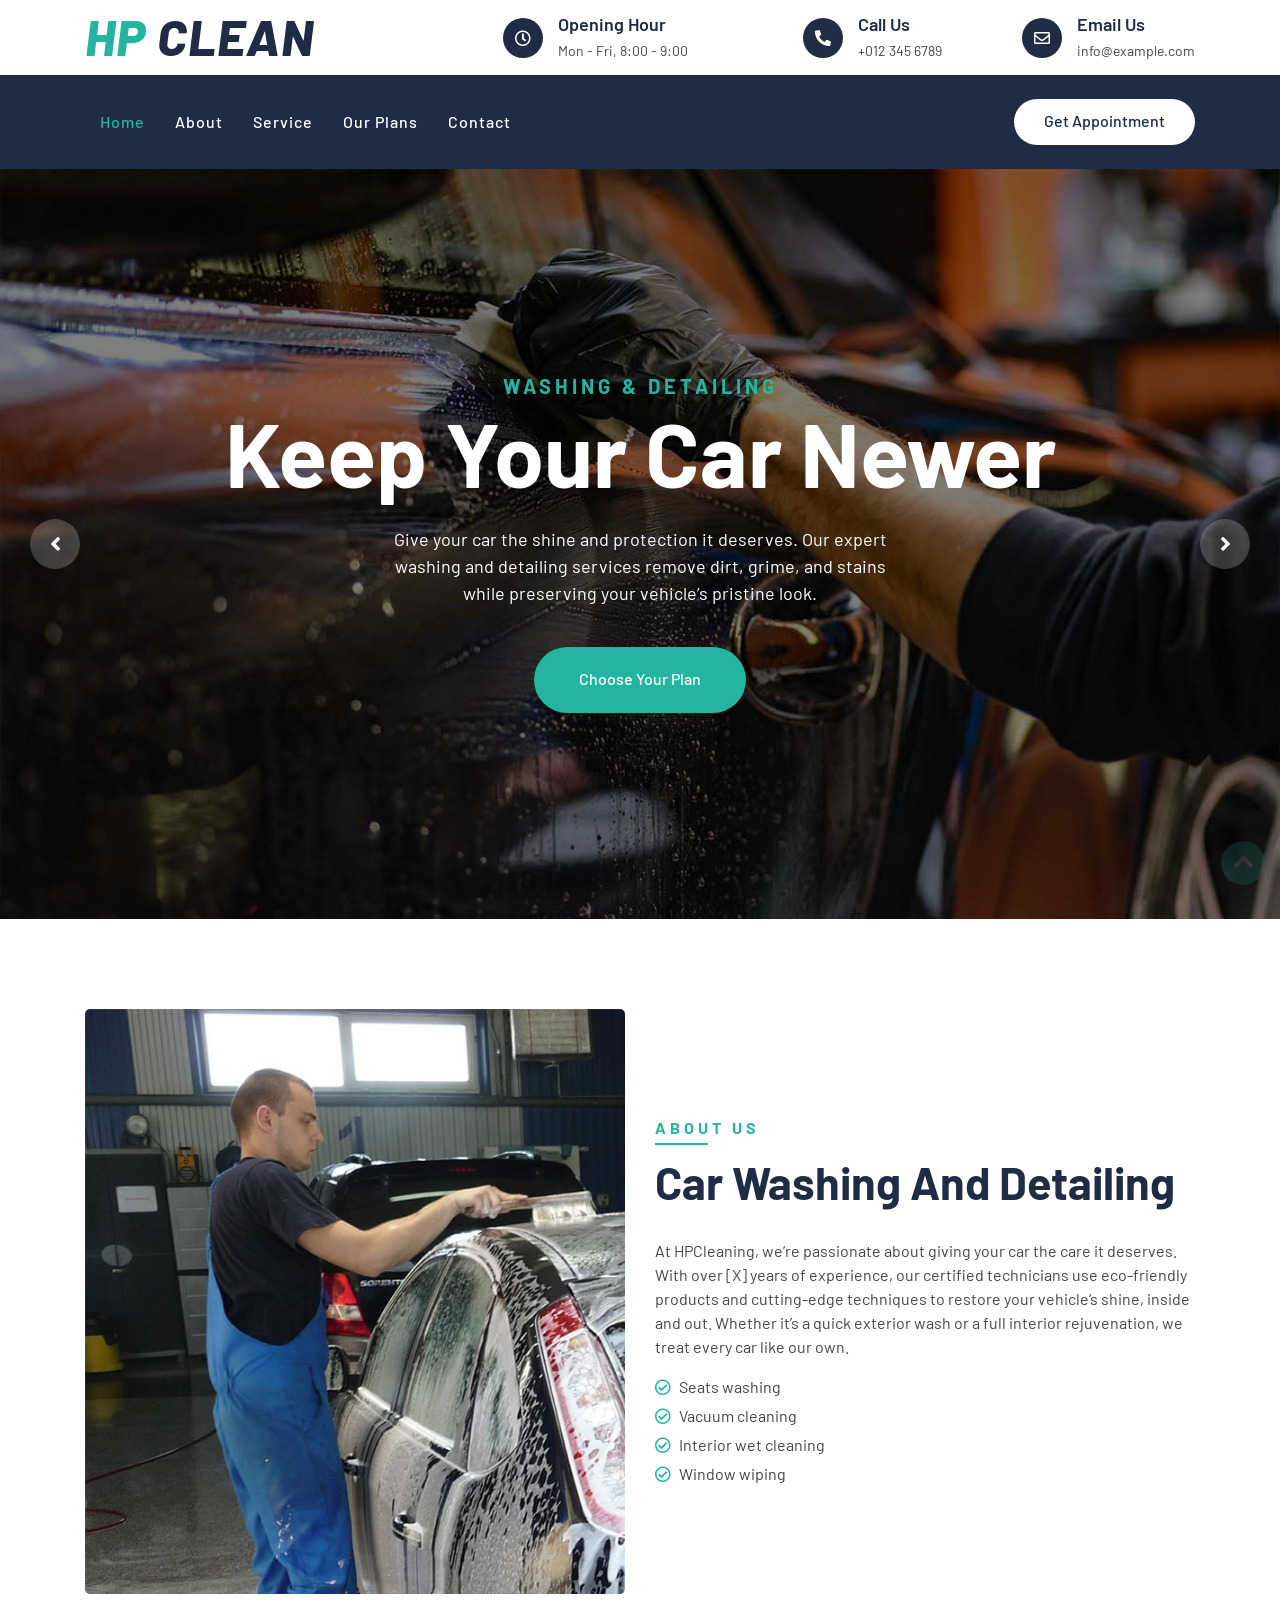
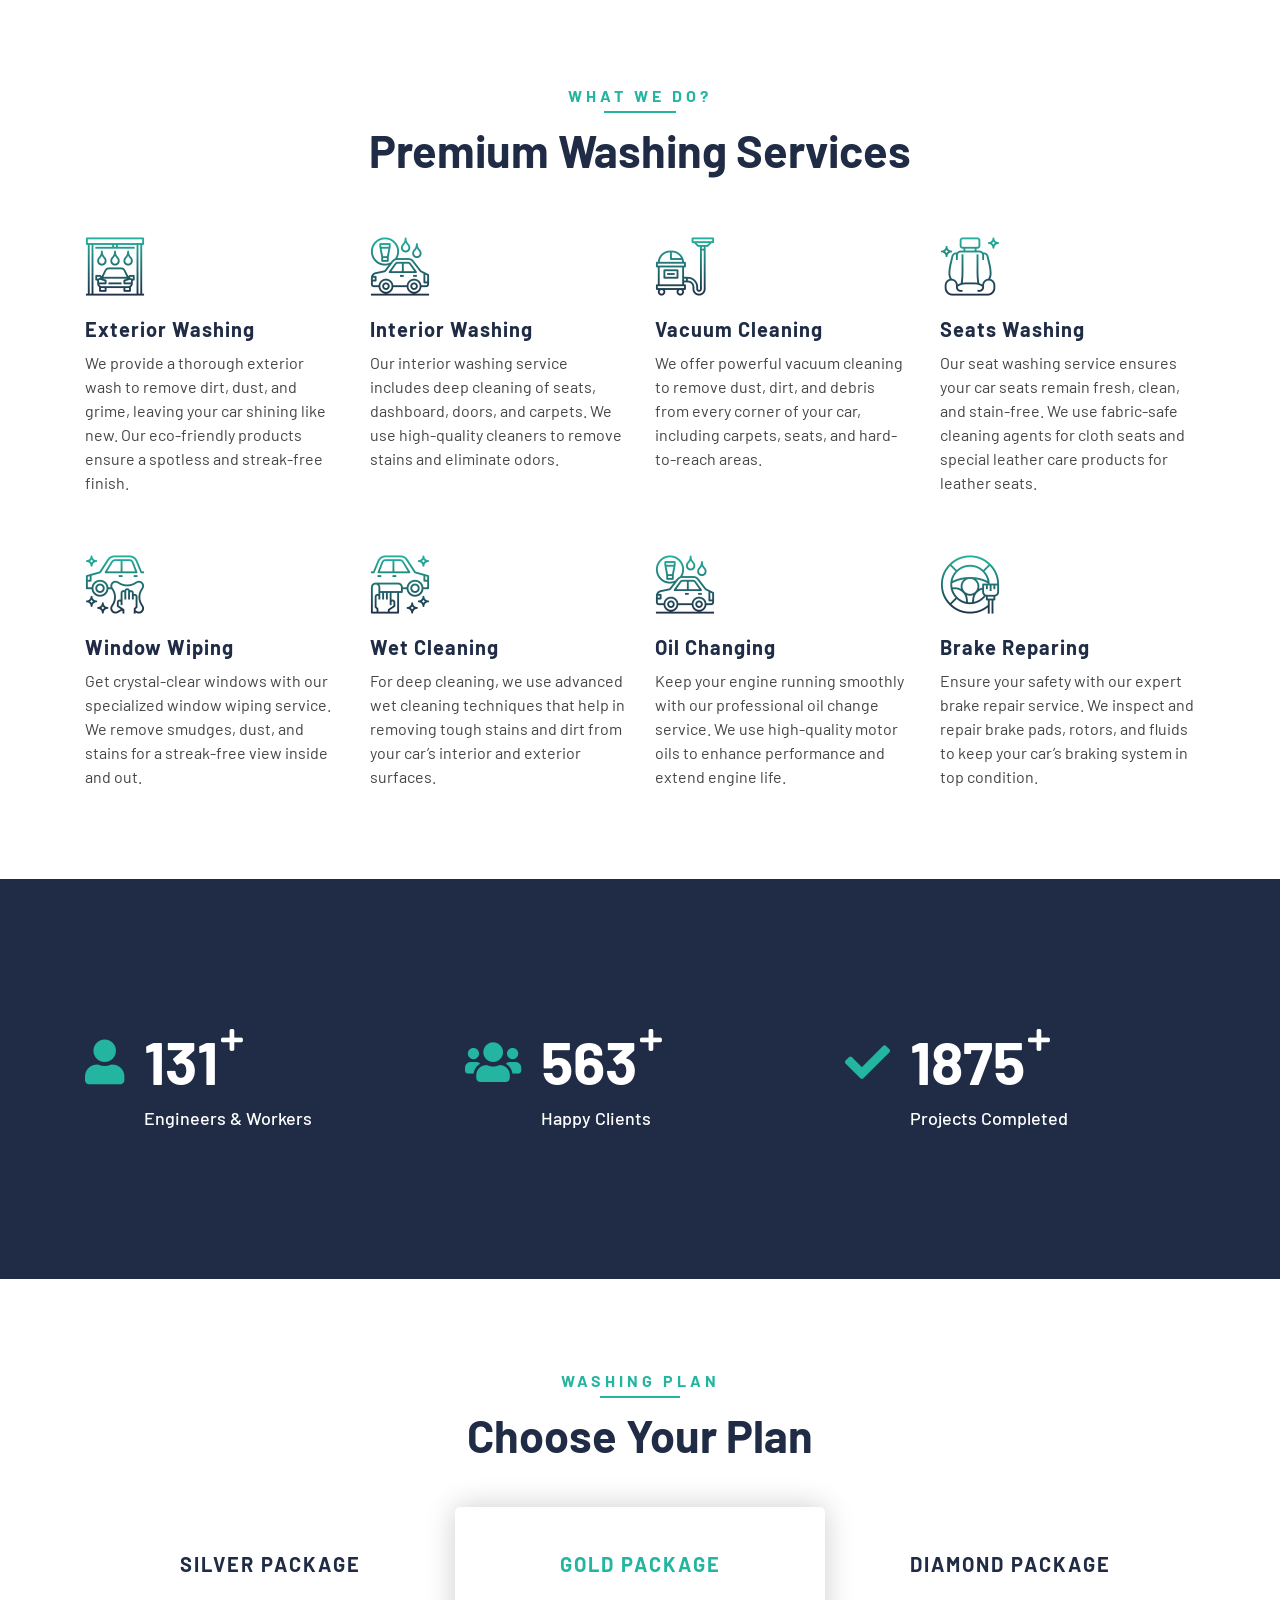
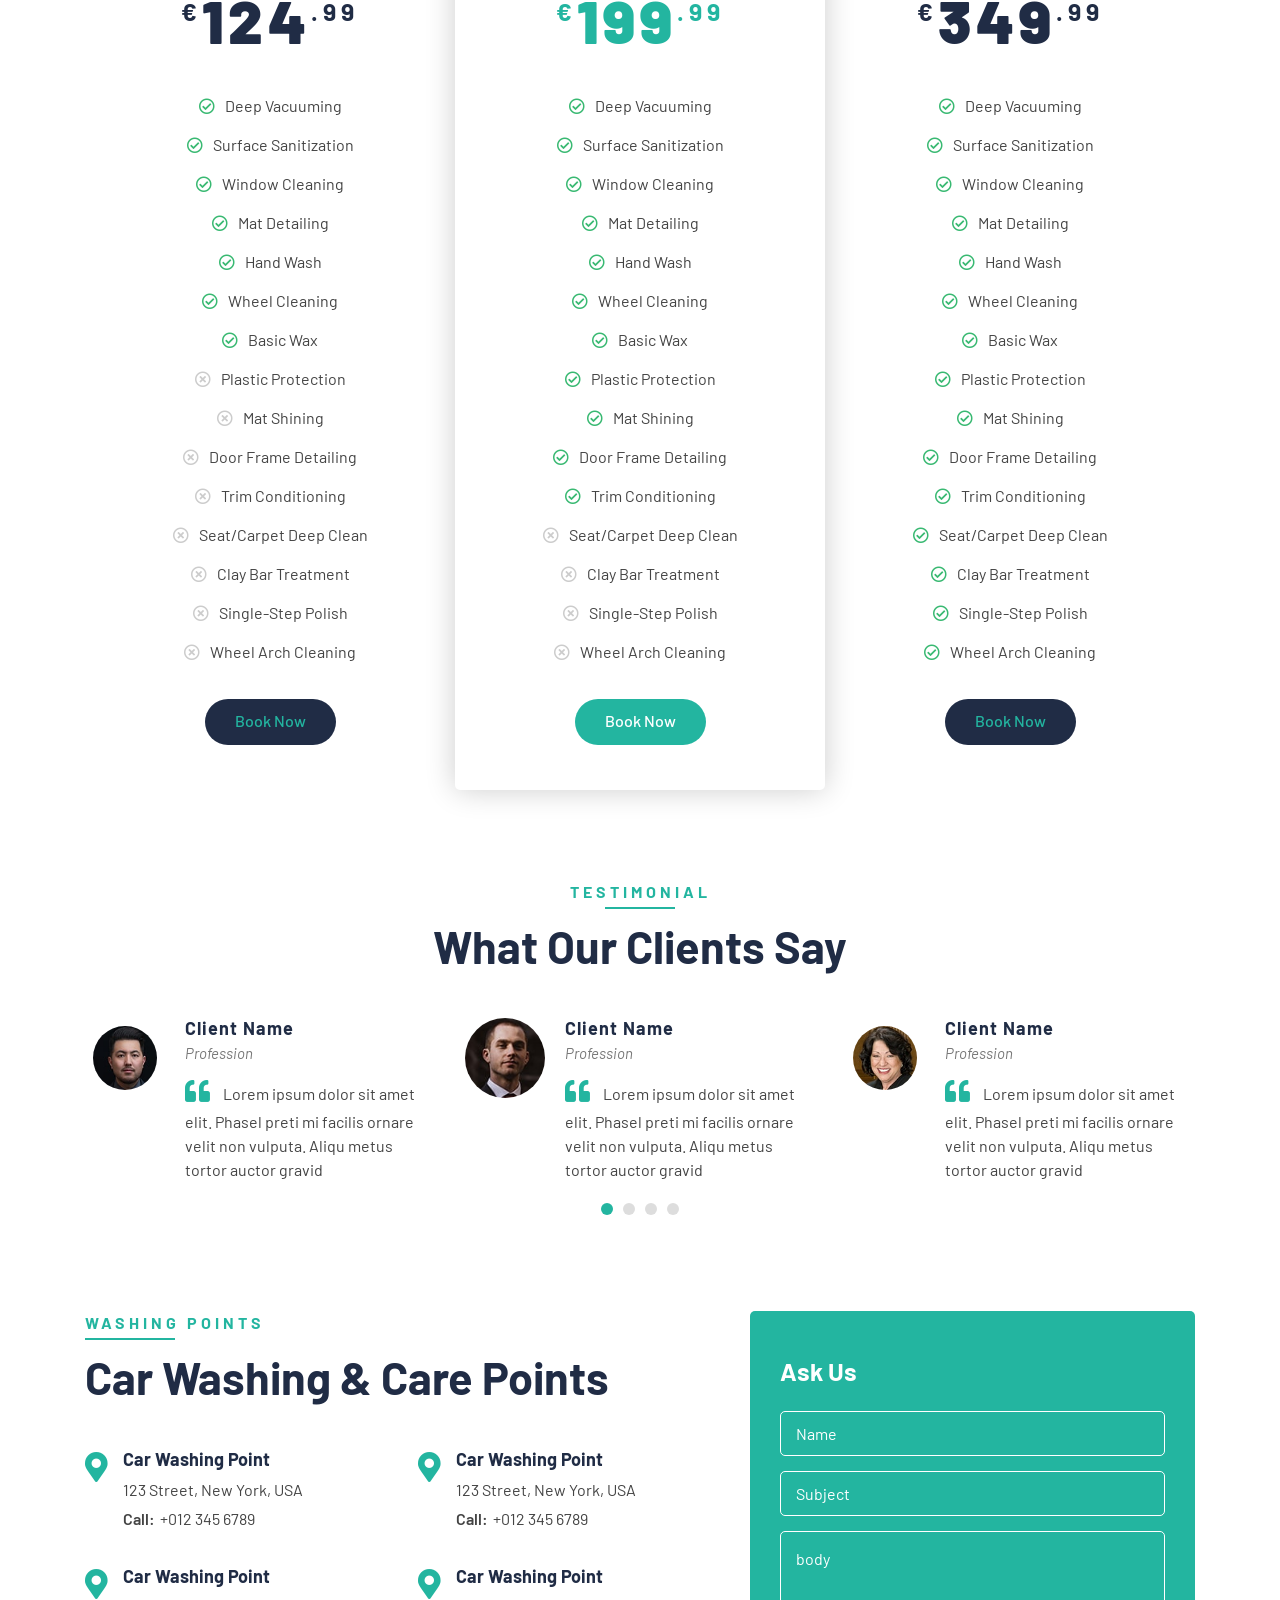
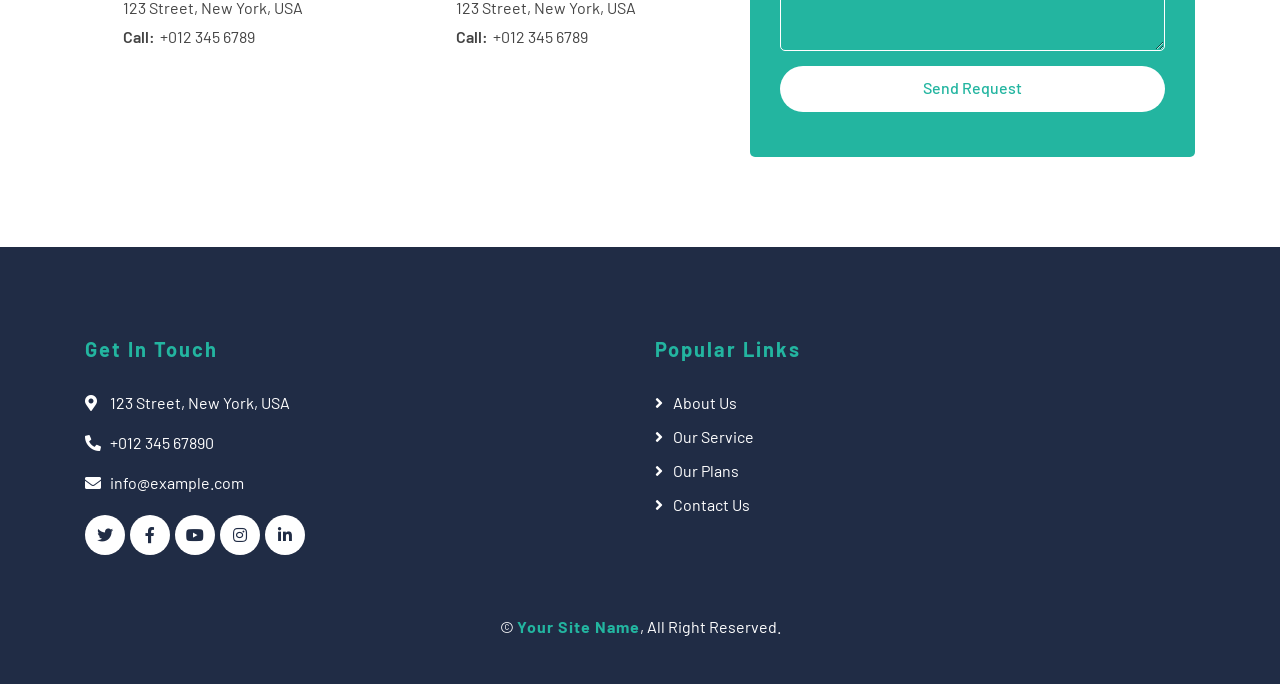
==== commit c70e2b3e: "...." ====
--- a/index.html
+++ b/index.html
@@ -121,7 +121,8 @@
                         <h3>Washing & Detailing</h3>
                         <h1>Keep your Car Newer</h1>
                         <p>
-                            Lorem ipsum dolor sit amet elit. Phasellus ut mollis mauris. Vivamus egestas eleifend dui ac
+                            Give your car the shine and protection it deserves. Our expert washing and detailing
+                            services remove dirt, grime, and stains while preserving your vehicle’s pristine look.
                         </p>
                         <a class="btn btn-custom" href="#plans">Choose Your Plan</a>
                     </div>
@@ -134,8 +135,8 @@
                         <h3>Washing & Detailing</h3>
                         <h1>Quality service for you</h1>
                         <p>
-                            Morbi sagittis turpis id suscipit feugiat. Suspendisse eu augue urna. Morbi sagittis orci
-                            sodales
+                            Experience top-tier car cleaning with our professional detailing solutions. We use
+                            high-quality products and techniques to ensure a spotless, polished finish every time.
                         </p>
                         <a class="btn btn-custom" href="#plans">Choose Your Plan</a>
                     </div>
@@ -148,8 +149,8 @@
                         <h3>Washing & Detailing</h3>
                         <h1>Exterior & Interior Washing</h1>
                         <p>
-                            Sed ultrices, est eget feugiat accumsan, dui nibh egestas tortor, ut rhoncus nibh ligula
-                            euismod quam
+                            Get a spotless shine inside and out! Our professional washing services remove dirt, dust,
+                            and grime while protecting your car’s paint and interior surfaces.
                         </p>
                         <a class="btn btn-custom" href="#plans">Choose Your Plan</a>
                     </div>
@@ -176,9 +177,10 @@
                     </div>
                     <div class="about-content">
                         <p>
-                            Lorem ipsum dolor sit amet elit. In vitae turpis. Donec in hendre dui, vel blandit massa. Ut
-                            vestibu suscipi cursus. Cras quis porta nulla, ut placerat risus. Aliquam nec magna eget
-                            velit luctus dictum
+                            At HPCleaning, we’re passionate about giving your car the care it deserves. With over [X]
+                            years of experience, our certified technicians use eco-friendly products and cutting-edge
+                            techniques to restore your vehicle’s shine, inside and out. Whether it’s a quick exterior
+                            wash or a full interior rejuvenation, we treat every car like our own.
                         </p>
                         <ul>
                             <li><i class="far fa-check-circle"></i>Seats washing</li>
@@ -186,7 +188,7 @@
                             <li><i class="far fa-check-circle"></i>Interior wet cleaning</li>
                             <li><i class="far fa-check-circle"></i>Window wiping</li>
                         </ul>
-                        <a class="btn btn-custom" href="">Learn More</a>
+                        <!-- <a class="btn btn-custom" href="">Learn More</a> -->
                     </div>
                 </div>
             </div>
@@ -207,56 +209,66 @@
                     <div class="service-item">
                         <i class="flaticon-car-wash-1"></i>
                         <h3>Exterior Washing</h3>
-                        <p>Lorem ipsum dolor sit amet elit. Phase nec preti facils ornare velit non metus tortor</p>
+                        <p>We provide a thorough exterior wash to remove dirt, dust, and grime, leaving your car shining
+                            like new. Our eco-friendly products ensure a spotless and streak-free finish.</p>
                     </div>
                 </div>
                 <div class="col-lg-3 col-md-6">
                     <div class="service-item">
                         <i class="flaticon-car-wash"></i>
                         <h3>Interior Washing</h3>
-                        <p>Lorem ipsum dolor sit amet elit. Phase nec preti facils ornare velit non metus tortor</p>
+                        <p>Our interior washing service includes deep cleaning of seats, dashboard, doors, and carpets.
+                            We use high-quality cleaners to remove stains and eliminate odors.</p>
                     </div>
                 </div>
                 <div class="col-lg-3 col-md-6">
                     <div class="service-item">
                         <i class="flaticon-vacuum-cleaner"></i>
                         <h3>Vacuum Cleaning</h3>
-                        <p>Lorem ipsum dolor sit amet elit. Phase nec preti facils ornare velit non metus tortor</p>
+                        <p>We offer powerful vacuum cleaning to remove dust, dirt, and debris from every corner of your
+                            car, including carpets, seats, and hard-to-reach areas.</p>
                     </div>
                 </div>
                 <div class="col-lg-3 col-md-6">
                     <div class="service-item">
                         <i class="flaticon-seat"></i>
                         <h3>Seats Washing</h3>
-                        <p>Lorem ipsum dolor sit amet elit. Phase nec preti facils ornare velit non metus tortor</p>
+                        <p>Our seat washing service ensures your car seats remain fresh, clean, and stain-free. We use
+                            fabric-safe cleaning agents for cloth seats and special leather care products for leather
+                            seats.
+                        </p>
                     </div>
                 </div>
                 <div class="col-lg-3 col-md-6">
                     <div class="service-item">
                         <i class="flaticon-car-service"></i>
                         <h3>Window Wiping</h3>
-                        <p>Lorem ipsum dolor sit amet elit. Phase nec preti facils ornare velit non metus tortor</p>
+                        <p>Get crystal-clear windows with our specialized window wiping service. We remove smudges,
+                            dust, and stains for a streak-free view inside and out.</p>
                     </div>
                 </div>
                 <div class="col-lg-3 col-md-6">
                     <div class="service-item">
                         <i class="flaticon-car-service-2"></i>
                         <h3>Wet Cleaning</h3>
-                        <p>Lorem ipsum dolor sit amet elit. Phase nec preti facils ornare velit non metus tortor</p>
+                        <p>For deep cleaning, we use advanced wet cleaning techniques that help in removing tough stains
+                            and dirt from your car’s interior and exterior surfaces.</p>
                     </div>
                 </div>
                 <div class="col-lg-3 col-md-6">
                     <div class="service-item">
                         <i class="flaticon-car-wash"></i>
                         <h3>Oil Changing</h3>
-                        <p>Lorem ipsum dolor sit amet elit. Phase nec preti facils ornare velit non metus tortor</p>
+                        <p>Keep your engine running smoothly with our professional oil change service. We use
+                            high-quality motor oils to enhance performance and extend engine life.</p>
                     </div>
                 </div>
                 <div class="col-lg-3 col-md-6">
                     <div class="service-item">
                         <i class="flaticon-brush-1"></i>
                         <h3>Brake Reparing</h3>
-                        <p>Lorem ipsum dolor sit amet elit. Phase nec preti facils ornare velit non metus tortor</p>
+                        <p>Ensure your safety with our expert brake repair service. We inspect and repair brake pads,
+                            rotors, and fluids to keep your car’s braking system in top condition.</p>
                     </div>
                 </div>
             </div>
@@ -322,60 +334,93 @@
                 <div class="col-md-4">
                     <div class="price-item">
                         <div class="price-header">
-                            <h3>Basic Cleaning</h3>
-                            <h2><span>$</span><strong>25</strong><span>.99</span></h2>
+                            <h3>Silver Package</h3>
+                            <h2><span>€</span><strong>124</strong><span>.99</span></h2>
                         </div>
                         <div class="price-body">
                             <ul>
-                                <li><i class="far fa-check-circle"></i>Seats Washing</li>
-                                <li><i class="far fa-check-circle"></i>Vacuum Cleaning</li>
-                                <li><i class="far fa-check-circle"></i>Exterior Cleaning</li>
-                                <li><i class="far fa-times-circle"></i>Interior Wet Cleaning</li>
-                                <li><i class="far fa-times-circle"></i>Window Wiping</li>
+                                <li><i class="far fa-check-circle"></i>Deep Vacuuming</li>
+                                <li><i class="far fa-check-circle"></i>Surface Sanitization</li>
+                                <li><i class="far fa-check-circle"></i>Window Cleaning</li>
+                                <li><i class="far fa-check-circle"></i>Mat Detailing</li>
+                                <li><i class="far fa-check-circle"></i>Hand Wash</li>
+                                <li><i class="far fa-check-circle"></i>Wheel Cleaning</li>
+                                <li><i class="far fa-check-circle"></i>Basic Wax</li>
+                                <li><i class="far fa-times-circle"></i>Plastic Protection</li>
+                                <li><i class="far fa-times-circle"></i>Mat Shining</li>
+                                <li><i class="far fa-times-circle"></i>Door Frame Detailing</li>
+                                <li><i class="far fa-times-circle"></i>Trim Conditioning</li>
+                                <li><i class="far fa-times-circle"></i>Seat/Carpet Deep Clean</li>
+                                <li><i class="far fa-times-circle"></i>Clay Bar Treatment</li>
+                                <li><i class="far fa-times-circle"></i>Single-Step Polish</li>
+                                <li><i class="far fa-times-circle"></i>Wheel Arch Cleaning</li>
                             </ul>
                         </div>
                         <div class="price-footer">
-                            <a class="btn btn-custom" href="">Book Now</a>
+                            <a class="btn btn-custom" href="#plans"
+                                onclick="openBookingModal('Silver Package', '124.99')">Book Now</a>
                         </div>
                     </div>
                 </div>
                 <div class="col-md-4">
                     <div class="price-item featured-item">
                         <div class="price-header">
-                            <h3>Premium Cleaning</h3>
-                            <h2><span>$</span><strong>35</strong><span>.99</span></h2>
+                            <h3>Gold Package</h3>
+                            <h2><span>€</span><strong>199</strong><span>.99</span></h2>
                         </div>
                         <div class="price-body">
                             <ul>
-                                <li><i class="far fa-check-circle"></i>Seats Washing</li>
-                                <li><i class="far fa-check-circle"></i>Vacuum Cleaning</li>
-                                <li><i class="far fa-check-circle"></i>Exterior Cleaning</li>
-                                <li><i class="far fa-check-circle"></i>Interior Wet Cleaning</li>
-                                <li><i class="far fa-times-circle"></i>Window Wiping</li>
+                                <li><i class="far fa-check-circle"></i>Deep Vacuuming</li>
+                                <li><i class="far fa-check-circle"></i>Surface Sanitization</li>
+                                <li><i class="far fa-check-circle"></i>Window Cleaning</li>
+                                <li><i class="far fa-check-circle"></i>Mat Detailing</li>
+                                <li><i class="far fa-check-circle"></i>Hand Wash</li>
+                                <li><i class="far fa-check-circle"></i>Wheel Cleaning</li>
+                                <li><i class="far fa-check-circle"></i>Basic Wax</li>
+                                <li><i class="far fa-check-circle"></i>Plastic Protection</li>
+                                <li><i class="far fa-check-circle"></i>Mat Shining</li>
+                                <li><i class="far fa-check-circle"></i>Door Frame Detailing</li>
+                                <li><i class="far fa-check-circle"></i>Trim Conditioning</li>
+                                <li><i class="far fa-times-circle"></i>Seat/Carpet Deep Clean</li>
+                                <li><i class="far fa-times-circle"></i>Clay Bar Treatment</li>
+                                <li><i class="far fa-times-circle"></i>Single-Step Polish</li>
+                                <li><i class="far fa-times-circle"></i>Wheel Arch Cleaning</li>
                             </ul>
                         </div>
                         <div class="price-footer">
-                            <a class="btn btn-custom" href="">Book Now</a>
+                            <a class="btn btn-custom" href="#plans"
+                                onclick="openBookingModal('Gold Package', '199.99')">Book Now</a>
                         </div>
                     </div>
                 </div>
                 <div class="col-md-4">
                     <div class="price-item">
                         <div class="price-header">
-                            <h3>Complex Cleaning</h3>
-                            <h2><span>$</span><strong>49</strong><span>.99</span></h2>
+                            <h3>Diamond Package</h3>
+                            <h2><span>€</span><strong>349</strong><span>.99</span></h2>
                         </div>
                         <div class="price-body">
                             <ul>
-                                <li><i class="far fa-check-circle"></i>Seats Washing</li>
-                                <li><i class="far fa-check-circle"></i>Vacuum Cleaning</li>
-                                <li><i class="far fa-check-circle"></i>Exterior Cleaning</li>
-                                <li><i class="far fa-check-circle"></i>Interior Wet Cleaning</li>
-                                <li><i class="far fa-check-circle"></i>Window Wiping</li>
+                                <li><i class="far fa-check-circle"></i>Deep Vacuuming</li>
+                                <li><i class="far fa-check-circle"></i>Surface Sanitization</li>
+                                <li><i class="far fa-check-circle"></i>Window Cleaning</li>
+                                <li><i class="far fa-check-circle"></i>Mat Detailing</li>
+                                <li><i class="far fa-check-circle"></i>Hand Wash</li>
+                                <li><i class="far fa-check-circle"></i>Wheel Cleaning</li>
+                                <li><i class="far fa-check-circle"></i>Basic Wax</li>
+                                <li><i class="far fa-check-circle"></i>Plastic Protection</li>
+                                <li><i class="far fa-check-circle"></i>Mat Shining</li>
+                                <li><i class="far fa-check-circle"></i>Door Frame Detailing</li>
+                                <li><i class="far fa-check-circle"></i>Trim Conditioning</li>
+                                <li><i class="far fa-check-circle"></i>Seat/Carpet Deep Clean</li>
+                                <li><i class="far fa-check-circle"></i>Clay Bar Treatment</li>
+                                <li><i class="far fa-check-circle"></i>Single-Step Polish</li>
+                                <li><i class="far fa-check-circle"></i>Wheel Arch Cleaning</li>
                             </ul>
                         </div>
                         <div class="price-footer">
-                            <a class="btn btn-custom" href="">Book Now</a>
+                            <a class="btn btn-custom" href="#plans"
+                                onclick="openBookingModal('Diamond Package', '349.99')">Book Now</a>
                         </div>
                     </div>
                 </div>
@@ -500,15 +545,18 @@
                     <div class="location-form">
                         <!-- <h3>Request for a car wash</h3> -->
                         <h3>Ask Us</h3>
-                        <form>
+                        <form onsubmit="return submitAskForm()">
                             <div class="control-group">
-                                <input type="text" class="form-control" placeholder="Name" required="required" />
+                                <input type="text" class="form-control" placeholder="Name" required="required"
+                                    id="ask-name" />
                             </div>
                             <div class="control-group">
-                                <input type="email" class="form-control" placeholder="Email" required="required" />
+                                <input type="text" class="form-control" placeholder="Subject" required="required"
+                                    id="ask-subject" />
                             </div>
                             <div class="control-group">
-                                <textarea class="form-control" placeholder="Description" required="required"></textarea>
+                                <textarea class="form-control" placeholder="body" required="required"
+                                    id="ask-body"></textarea>
                             </div>
                             <div>
                                 <button class="btn btn-custom" type="submit">Send Request</button>
@@ -524,7 +572,7 @@
     <div class="footer">
         <div class="container">
             <div class="row">
-                <div class="col-lg-4 col-md-6">
+                <div class="col-lg-6 col-md-6">
                     <div class="footer-contact">
                         <h2>Get In Touch</h2>
                         <p><i class="fa fa-map-marker-alt"></i>123 Street, New York, USA</p>
@@ -539,7 +587,7 @@
                         </div>
                     </div>
                 </div>
-                <div class="col-lg-4 col-md-6">
+                <div class="col-lg-6 col-md-6">
                     <div class="footer-link">
                         <h2>Popular Links</h2>
                         <a href="#about-us">About Us</a>
@@ -548,13 +596,13 @@
                         <a href="#contact">Contact Us</a>
                     </div>
                 </div>
-                <div class="col-lg-4 col-md-6">
+                <!-- <div class="col-lg-4 col-md-6">
                     <div class="footer-link">
                         <h2>Useful Links</h2>
                         <a href="">Terms of use</a>
                         <a href="">Privacy policy</a>
                     </div>
-                </div>
+                </div> -->
 
             </div>
         </div>
@@ -571,6 +619,76 @@
     <div id="loader" class="show">
         <div class="loader"></div>
     </div>
+
+    <div class="modal fade" id="bookingModal" tabindex="-1" role="dialog" aria-labelledby="bookingModalLabel"
+        aria-hidden="true">
+        <div class="modal-dialog" role="document">
+            <div class="modal-content">
+                <div class="modal-header">
+                    <h5 class="modal-title" id="bookingModalLabel">Book Service</h5>
+                    <button type="button" class="close" data-dismiss="modal" aria-label="Close">
+                        <span aria-hidden="true">&times;</span>
+                    </button>
+                </div>
+                <form onsubmit="return submitForm()">
+                    <div class="modal-body">
+                        <input type="hidden" id="selectedPlan">
+                        <input type="hidden" id="selectedPrice">
+                        <div class="form-group">
+                            <label for="name">Your Name</label>
+                            <input type="text" class="form-control" id="name" required>
+                        </div>
+                        <div class="form-group">
+                            <label for="phone">Phone Number</label>
+                            <input type="phone" class="form-control" id="phone" required>
+                        </div>
+                        <div class="form-group">
+                            <label for="requirements">Additional Requirements</label>
+                            <textarea class="form-control" id="requirements" rows="3"></textarea>
+                        </div>
+                    </div>
+                    <div class="modal-footer">
+                        <!-- <button type="button" class="btn btn-secondary" data-dismiss="modal">Close</button> -->
+                        <button type="submit" class="btn btn-custom">Send Message</button>
+                    </div>
+                </form>
+            </div>
+        </div>
+    </div>
+    <script>
+        function openBookingModal(plan, price) {
+            document.getElementById('selectedPlan').value = plan;
+            document.getElementById('selectedPrice').value = price;
+            $('#bookingModal').modal('show');
+        }
+
+
+        function submitAskForm() {
+            const name = document.getElementById('ask-name').value;
+            const description = document.getElementById('ask-body').value;
+            const subject = document.getElementById('ask-subject').value + " - " + name;
+
+            window.location.href = `mailto:abdessamadchalouchi@gmail.com?subject=${encodeURIComponent(subject)}&body=${encodeURIComponent(description)}`;
+            // Close the modal first
+            return false;
+        }
+
+        function submitForm() {
+            const name = document.getElementById('name').value;
+            const phone = document.getElementById('phone').value;
+            const requirements = document.getElementById('requirements').value;
+            const plan = document.getElementById('selectedPlan').value;
+            const price = document.getElementById('selectedPrice').value;
+
+            const subject = `Booking Request for ${plan}`;
+            const body = `Name: ${name} \nPhone: ${phone} \nAdditional Requirements: ${requirements}`;
+
+            window.location.href = `mailto:abdessamadchalouchi@gmail.com?subject=${encodeURIComponent(subject)}&body=${encodeURIComponent(body)}`;
+            // Close the modal first
+            $('#bookingModal').modal('hide');
+            return false;
+        }
+    </script>
 
     <!-- JavaScript Libraries -->
     <script src="https://code.jquery.com/jquery-3.4.1.min.js"></script>
